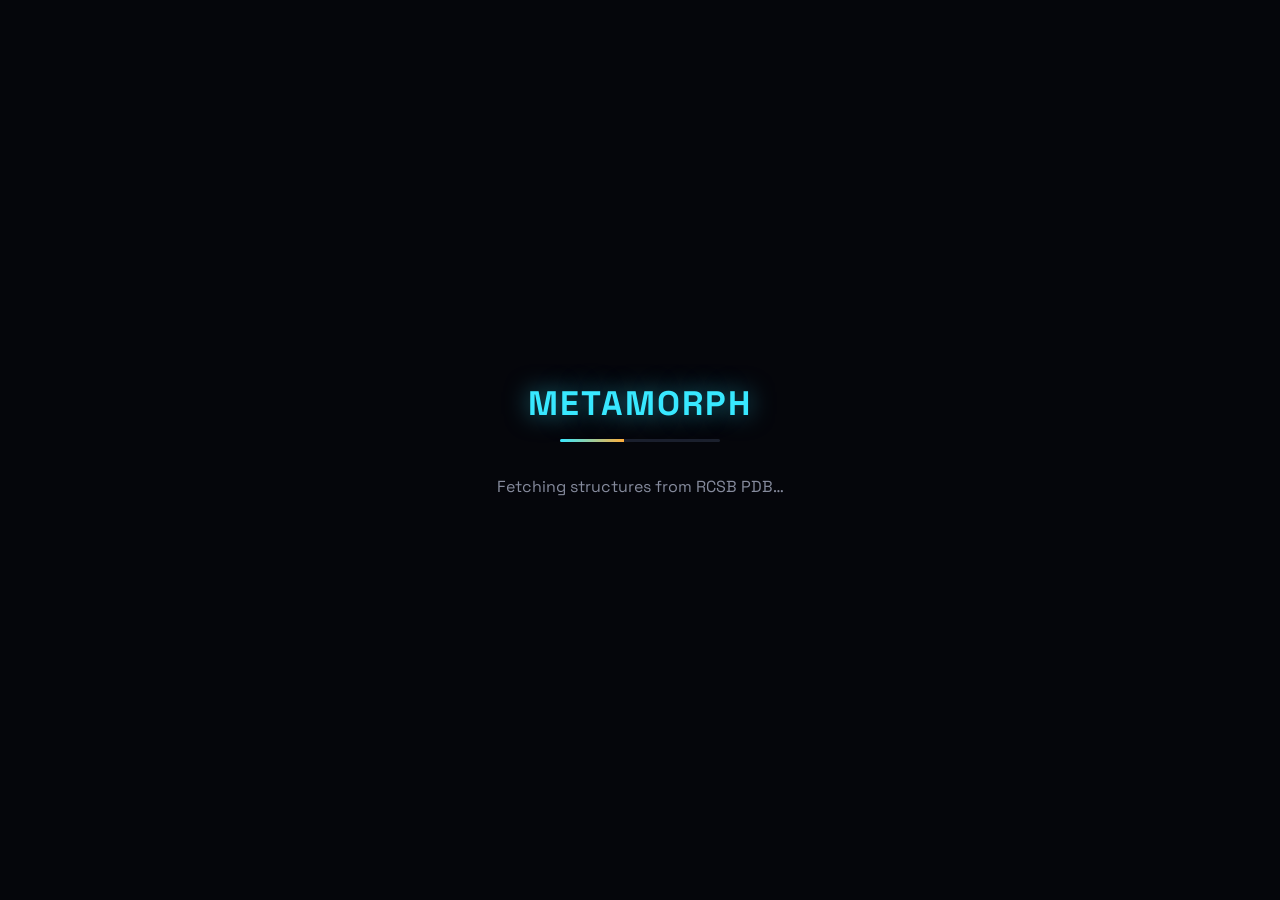
==== index.html @ f9dd2db5 "Metamorph: fold-switching protein runner Side-scrolling runner built from real PDB structures of fou" ====
<!doctype html>
<html lang="en">
<head>
<meta charset="utf-8">
<meta name="viewport" content="width=device-width, initial-scale=1, viewport-fit=cover, user-scalable=no">
<title>Metamorph</title>
<meta name="description" content="A side-scrolling runner where you play a real fold-switching protein. Change your fold to get through.">
<meta name="theme-color" content="#05060b">
<meta property="og:title" content="Metamorph: be a fold-switching protein">
<meta property="og:description" content="One sequence, two folds. A runner built from real PDB structures of RfaH, KaiB, lymphotactin and Mad2.">
<meta property="og:type" content="website">
<link rel="icon" href="data:image/svg+xml,%3Csvg xmlns='http://www.w3.org/2000/svg' viewBox='0 0 64 64'%3E%3Crect width='64' height='64' rx='14' fill='%2305060b'/%3E%3Cpath d='M12 40c6-20 14-20 20 0s14 20 20 0' fill='none' stroke='%2338e8ff' stroke-width='6' stroke-linecap='round'/%3E%3Ccircle cx='32' cy='24' r='7' fill='none' stroke='%23ffae3b' stroke-width='5'/%3E%3C/svg%3E">
<link rel="preconnect" href="https://fonts.googleapis.com">
<link rel="preconnect" href="https://fonts.gstatic.com" crossorigin>
<link href="https://fonts.googleapis.com/css2?family=Space+Grotesk:wght@400;500;600;700&family=JetBrains+Mono:wght@400;600&display=swap" rel="stylesheet">
<link rel="stylesheet" href="css/style.css">
<script type="importmap">
{ "imports": { "three": "./vendor/three/build/three.module.min.js", "three/addons/": "./vendor/three/examples/jsm/" } }
</script>
</head>
<body>
<canvas id="gl"></canvas>

<!-- HUD -->
<div id="hud" class="hidden">
  <div class="hud-top">
    <div class="hud-left">
      <div id="hudLevel" class="hud-level">RfaH</div>
      <div class="progress"><div id="hudProgress"></div></div>
    </div>
    <div class="hud-mid">
      <div id="hudScore" class="hud-score">0</div>
      <div id="hudHearts" class="hearts"></div>
    </div>
    <div class="hud-right">
      <button id="btnMuteHud" class="icon-btn" aria-label="Mute"></button>
      <button id="btnPause" class="icon-btn" aria-label="Pause"><svg viewBox="0 0 24 24"><path d="M7 5h3v14H7zM14 5h3v14h-3z"/></svg></button>
    </div>
  </div>
  <div id="hudBoss" class="hud-boss hidden"></div>
  <div class="landscape-wrap">
    <canvas id="landscape" width="240" height="110"></canvas>
    <div id="foldTag" class="fold-tag"></div>
  </div>
  <div id="toasts"></div>
  <div id="pops"></div>
  <div id="banner" class="banner hidden"><h3></h3><p></p></div>
  <div id="touch" class="touch">
    <div class="tz tz-left"><span>Switch</span></div>
    <div class="tz tz-right"><span>Jump</span></div>
  </div>
</div>

<!-- Screens -->
<section id="loading" class="screen show">
  <div class="logo small">METAMORPH</div>
  <div class="loader"><span></span></div>
  <p id="loadMsg" class="muted">Fetching structures from RCSB PDB…</p>
</section>

<section id="menu" class="screen">
  <div class="menu-inner">
    <div class="logo">META<span class="b">MORPH</span></div>
    <p class="tagline">One sequence. Two folds. Switch to survive.</p>
    <div class="menu-buttons">
      <button class="btn primary" data-go="levels">Play</button>
      <button class="btn" id="btnEndless">Endless <small id="endlessBest"></small></button>
      <div class="row">
        <button class="btn ghost" data-modal="learn">Learn more</button>
        <button class="btn ghost" data-modal="credits">Credits</button>
      </div>
    </div>
    <p id="menuSource" class="muted tiny"></p>
  </div>
  <button id="btnMuteMenu" class="icon-btn corner" aria-label="Mute"></button>
</section>

<section id="levels" class="screen">
  <div class="panel wide">
    <div class="panel-head"><button class="icon-btn" data-go="menu" aria-label="Back"><svg viewBox="0 0 24 24"><path d="M15 5l-7 7 7 7" fill="none" stroke="currentColor" stroke-width="2.4"/></svg></button><h2>Choose a protein</h2></div>
    <div id="levelGrid" class="level-grid"></div>
  </div>
</section>

<section id="intro" class="screen">
  <div class="panel">
    <div class="eyebrow" id="introNum">Level 1</div>
    <h2 id="introName">RfaH</h2>
    <div class="muted small" id="introOrg"></div>
    <canvas id="introThumb" width="560" height="220" class="thumb-big"></canvas>
    <p id="introText"></p>
    <p class="trigger" id="introTrigger"></p>
    <div class="folds">
      <div class="fold-card a"><b id="introFoldA"></b><span>Spring form: high jump · clears <i>walls</i> &amp; cyan gates</span></div>
      <div class="fold-card b"><b id="introFoldB"></b><span>Shell form: rolls under <i>bars</i> · armoured vs <i>proteases</i> · amber gates</span></div>
    </div>
    <p class="boss-line" id="introBoss"></p>
    <p class="controls muted small"><span class="kbd">↑</span> jump · <span class="kbd">↓</span> drop · <span class="kbd">Space</span> switch fold<span class="touch-only"> · tap right to jump, tap left to switch</span></p>
    <div class="row"><button class="btn ghost" data-go="levels">Back</button><button class="btn primary" id="btnStart">Start</button></div>
  </div>
</section>

<section id="pause" class="screen dim">
  <div class="panel narrow">
    <h2>Paused</h2>
    <button class="btn primary" id="btnResume">Resume</button>
    <button class="btn" id="btnRestart">Restart</button>
    <button class="btn ghost" id="btnQuit">Menu</button>
  </div>
</section>

<section id="end" class="screen dim">
  <div class="panel">
    <div class="eyebrow" id="endEyebrow"></div>
    <h2 id="endTitle">Level complete</h2>
    <div class="end-score"><span id="endScore">0</span><small id="endBest"></small></div>
    <p id="endNote" class="muted small"></p>
    <canvas id="endLoop" width="300" height="300" class="end-loop"></canvas>
    <div class="row wrap">
      <button class="btn primary" id="btnNext">Next protein</button>
      <button class="btn" id="btnRetry">Retry</button>
    </div>
    <div class="row wrap">
      <button class="btn ghost" id="btnShare">Share card</button>
      <button class="btn ghost" id="btnSave">Save PNG</button>
      <button class="btn ghost" data-modal="learn">Learn more</button>
      <button class="btn ghost" id="btnEndMenu">Menu</button>
    </div>
  </div>
</section>

<!-- Modals -->
<div id="learn" class="modal">
  <div class="panel">
    <div class="panel-head"><h2>Fold-switching proteins</h2><button class="icon-btn" data-close aria-label="Close"><svg viewBox="0 0 24 24"><path d="M6 6l12 12M18 6L6 18" stroke="currentColor" stroke-width="2.4"/></svg></button></div>
    <p>Most proteins fold into one structure set by their amino-acid sequence. Fold-switching proteins break that rule: the same chain remodels its secondary and tertiary structure in response to a cellular cue, such as a binding partner, temperature, salt or the time of day, and flips between two stable, functional folds. They control transcription, circadian clocks, immune signalling and cell division. They are also a hard case for structure predictors that expect one sequence to give one structure, which makes them a frontier for computational biology.</p>
    <p class="muted small">Every character here is drawn from the Cα coordinates of two experimentally determined structures. The morph between them is a coarse-grained, constraint-relaxed path computed in your browser: virtual bonds keep their length, the chain never passes through itself, and segments that change partners swing around the core. It is an illustration, not a simulation of the real pathway.</p>
    <div class="links">
      <a class="btn primary" href="https://www.biorxiv.org/content/10.64898/2026.08.16.745091v1" target="_blank" rel="noopener">Read the preprint</a>
      <a class="btn" href="https://sreeharsh7.github.io" target="_blank" rel="noopener">Sreeharsh7.github.io</a>
    </div>
    <h3>Structures in the game</h3>
    <ul class="pdb-list" id="pdbList"></ul>
  </div>
</div>

<div id="credits" class="modal">
  <div class="panel">
    <div class="panel-head"><h2>Credits</h2><button class="icon-btn" data-close aria-label="Close"><svg viewBox="0 0 24 24"><path d="M6 6l12 12M18 6L6 18" stroke="currentColor" stroke-width="2.4"/></svg></button></div>
    <dl class="credits">
      <dt>Created by</dt><dd>Sreeharsh · <a href="https://sreeharsh7.github.io" target="_blank" rel="noopener">sreeharsh7.github.io</a></dd>
      <dt>Structures</dt><dd>RCSB Protein Data Bank (Berman et al., 2000, <i>Nucleic Acids Res.</i>) and the authors of entries 2OUG, 2LCL, 2QKE, 5JYT, 1J9O, 2JP1, 1DUJ and 1S2H. Coordinates are fetched live from the RCSB ModelServer, with bundled copies for offline play.</dd>
      <dt>Rendering</dt><dd><a href="https://threejs.org" target="_blank" rel="noopener">three.js</a> r160 (MIT licence)</dd>
      <dt>Sound</dt><dd>Generated live with the Web Audio API</dd>
      <dt>Type</dt><dd>Space Grotesk &amp; JetBrains Mono (SIL OFL)</dd>
      <dt>Built with</dt><dd>Claude Code</dd>
    </dl>
  </div>
</div>

<button id="btnRotate" class="hidden"></button>
<script type="module" src="js/main.js"></script>
</body>
</html>
---- css/style.css ----
:root {
  --bg: #05060b;
  --panel: rgba(12, 15, 28, 0.86);
  --line: rgba(160, 190, 255, 0.14);
  --text: #e8ecff;
  --muted: rgba(220, 228, 255, 0.6);
  --a: #38e8ff;
  --b: #ffae3b;
  --hazard: #ff5470;
  --font: "Space Grotesk", system-ui, -apple-system, "Segoe UI", sans-serif;
  --mono: "JetBrains Mono", ui-monospace, monospace;
}
* { box-sizing: border-box; }
html, body { margin: 0; height: 100%; background: var(--bg); color: var(--text); font-family: var(--font); overflow: hidden; -webkit-tap-highlight-color: transparent; }
body { touch-action: none; user-select: none; -webkit-user-select: none; }
#gl { position: fixed; inset: 0; width: 100vw; height: 100vh; height: 100dvh; display: block; }
.hidden { display: none !important; }
a { color: var(--a); }

/* ---------- screens ---------- */
.screen { position: fixed; inset: 0; display: none; align-items: center; justify-content: center; padding: 16px; padding-top: max(16px, env(safe-area-inset-top)); z-index: 10; overflow-y: auto; }
.screen.show { display: flex; }
.screen.dim { background: rgba(3, 4, 9, 0.6); backdrop-filter: blur(3px); -webkit-backdrop-filter: blur(3px); }
#loading { flex-direction: column; gap: 18px; background: var(--bg); }
.loader { width: 160px; height: 3px; background: var(--line); border-radius: 3px; overflow: hidden; }
.loader span { display: block; height: 100%; width: 40%; background: linear-gradient(90deg, var(--a), var(--b)); animation: load 1.1s ease-in-out infinite; }
@keyframes load { 0% { transform: translateX(-100%); } 100% { transform: translateX(260%); } }

.menu-inner { text-align: center; max-width: 520px; width: 100%; margin-top: 34vh; }
.logo { font-weight: 700; font-size: clamp(42px, 11vw, 84px); letter-spacing: 0.06em; color: var(--a); text-shadow: 0 0 24px rgba(56, 232, 255, 0.55); line-height: 1; }
.logo .b { color: var(--b); text-shadow: 0 0 24px rgba(255, 174, 59, 0.55); }
.logo.small { font-size: 34px; }
.tagline { color: var(--muted); margin: 12px 0 26px; font-size: 17px; }
.menu-buttons { display: flex; flex-direction: column; gap: 10px; align-items: center; }
.menu-buttons > .btn { width: min(300px, 100%); }
.row { display: flex; gap: 10px; justify-content: center; margin-top: 10px; }
.row.wrap { flex-wrap: wrap; }
.muted { color: var(--muted); }
.small { font-size: 14px; }
.tiny { font-size: 12px; margin-top: 22px; }

.btn { font: 600 16px var(--font); color: var(--text); background: rgba(255, 255, 255, 0.06); border: 1px solid var(--line); padding: 12px 20px; border-radius: 12px; cursor: pointer; text-decoration: none; display: inline-flex; align-items: center; justify-content: center; gap: 8px; transition: transform 0.12s, background 0.2s, border-color 0.2s; }
.btn:hover { background: rgba(255, 255, 255, 0.1); border-color: rgba(160, 190, 255, 0.3); }
.btn:active { transform: scale(0.97); }
.btn.primary { background: linear-gradient(90deg, rgba(56, 232, 255, 0.22), rgba(255, 174, 59, 0.22)); border-color: rgba(255, 255, 255, 0.28); }
.btn.ghost { background: transparent; }
.btn small { color: var(--muted); font-weight: 400; font-family: var(--mono); font-size: 12px; }
.btn:focus-visible, .icon-btn:focus-visible { outline: 2px solid var(--a); outline-offset: 2px; }
.icon-btn { width: 40px; height: 40px; border-radius: 10px; border: 1px solid var(--line); background: rgba(10, 12, 22, 0.6); color: var(--text); display: inline-flex; align-items: center; justify-content: center; cursor: pointer; padding: 0; }
.icon-btn svg { width: 20px; height: 20px; fill: currentColor; }
.icon-btn.corner { position: absolute; top: max(14px, env(safe-area-inset-top)); right: 14px; }

.panel { background: var(--panel); border: 1px solid var(--line); border-radius: 18px; padding: 22px; width: min(560px, 100%); max-height: calc(100dvh - 32px); overflow-y: auto; backdrop-filter: blur(10px); -webkit-backdrop-filter: blur(10px); box-shadow: 0 20px 60px rgba(0, 0, 0, 0.5); }
.panel.wide { width: min(860px, 100%); }
.panel.narrow { width: min(320px, 100%); display: flex; flex-direction: column; gap: 10px; text-align: center; }
.panel h2 { margin: 2px 0 6px; font-size: 26px; }
.panel h3 { margin: 20px 0 8px; font-size: 16px; color: var(--muted); font-weight: 500; }
.panel p { line-height: 1.55; }
.panel-head { display: flex; align-items: center; gap: 12px; justify-content: space-between; margin-bottom: 10px; }
.panel-head h2 { margin: 0; flex: 1; }
.eyebrow { font: 600 12px var(--mono); letter-spacing: 0.14em; text-transform: uppercase; color: var(--b); }

/* level select */
.level-grid { display: grid; grid-template-columns: repeat(auto-fill, minmax(190px, 1fr)); gap: 12px; }
.level-card { position: relative; text-align: left; background: rgba(255, 255, 255, 0.04); border: 1px solid var(--line); border-radius: 14px; padding: 12px; cursor: pointer; color: var(--text); font: inherit; transition: border-color 0.2s, transform 0.12s; }
.level-card:hover { border-color: rgba(255, 255, 255, 0.35); }
.level-card:active { transform: scale(0.98); }
.level-card canvas { width: 100%; height: auto; aspect-ratio: 2 / 1; display: block; }
.level-card .num { font: 600 11px var(--mono); color: var(--muted); letter-spacing: 0.1em; }
.level-card .name { font-weight: 600; font-size: 18px; }
.level-card .best { font: 400 12px var(--mono); color: var(--muted); margin-top: 2px; }
.level-card.locked { opacity: 0.45; cursor: not-allowed; }

/* intro */
.thumb-big { width: 100%; height: auto; aspect-ratio: 560 / 220; display: block; margin: 8px 0 2px; }
.trigger { font: 500 13px var(--mono); color: var(--b); margin: 8px 0; }
.folds { display: grid; grid-template-columns: 1fr 1fr; gap: 10px; margin: 12px 0; }
.fold-card { border-radius: 12px; padding: 10px 12px; font-size: 13px; line-height: 1.4; border: 1px solid; }
.fold-card b { display: block; font-size: 14px; margin-bottom: 3px; }
.fold-card.a { border-color: rgba(56, 232, 255, 0.4); background: rgba(56, 232, 255, 0.07); }
.fold-card.a b { color: var(--a); }
.fold-card.b { border-color: rgba(255, 174, 59, 0.4); background: rgba(255, 174, 59, 0.07); }
.fold-card.b b { color: var(--b); }
.fold-card span { color: var(--muted); }
.boss-line { font-size: 14px; border-left: 2px solid var(--hazard); padding-left: 10px; color: var(--muted); }
.boss-line b { color: var(--text); }
.kbd { font: 600 12px var(--mono); border: 1px solid var(--line); border-radius: 5px; padding: 1px 6px; background: rgba(255, 255, 255, 0.06); color: var(--text); }
.touch-only { display: none; }
.is-touch .touch-only { display: inline; }

#intro .panel > .row:last-child { position: sticky; bottom: -22px; margin: 6px -22px -22px; padding: 14px 22px 16px; background: linear-gradient(rgba(12, 15, 28, 0), rgba(12, 15, 28, 0.97) 35%); }

/* end */
.end-score { font: 700 52px var(--font); display: flex; align-items: baseline; gap: 12px; }
.end-score small { font: 400 14px var(--mono); color: var(--muted); }
.end-loop { width: min(240px, 60vw); height: auto; aspect-ratio: 1; display: block; margin: 0 auto; }

/* modals */
.modal { position: fixed; inset: 0; display: none; align-items: center; justify-content: center; padding: 16px; background: rgba(3, 4, 9, 0.7); z-index: 30; }
.modal.show { display: flex; }
.links { display: flex; gap: 10px; flex-wrap: wrap; margin: 14px 0 4px; }
.pdb-list { list-style: none; padding: 0; margin: 0; display: grid; gap: 6px; font-size: 14px; }
.pdb-list a { font-family: var(--mono); }
.credits { display: grid; grid-template-columns: 110px 1fr; gap: 10px 14px; font-size: 14px; line-height: 1.5; margin: 0; }
.credits dt { color: var(--muted); }
.credits dd { margin: 0; }

/* ---------- HUD ---------- */
#hud { position: fixed; inset: 0; z-index: 5; pointer-events: none; }
.hud-top { position: absolute; top: max(10px, env(safe-area-inset-top)); left: 12px; right: 12px; display: flex; align-items: flex-start; justify-content: space-between; gap: 10px; }
.hud-left { min-width: 0; flex: 1; }
.hud-level { font: 600 13px var(--mono); letter-spacing: 0.08em; text-transform: uppercase; color: var(--muted); white-space: nowrap; overflow: hidden; text-overflow: ellipsis; }
.progress { height: 4px; background: var(--line); border-radius: 4px; margin-top: 6px; max-width: 220px; overflow: hidden; }
.progress div { height: 100%; width: 0; background: linear-gradient(90deg, var(--a), var(--b)); }
.hud-mid { text-align: center; }
.hud-score { font: 700 26px var(--font); font-variant-numeric: tabular-nums; }
.hearts { display: flex; gap: 4px; justify-content: center; margin-top: 2px; }
.hearts i { width: 14px; height: 14px; border-radius: 50%; border: 2px solid var(--hazard); box-shadow: 0 0 8px rgba(255, 84, 112, 0.6); }
.hearts i.on { background: var(--hazard); }
.hud-right { flex: 1; display: flex; justify-content: flex-end; gap: 8px; pointer-events: auto; }
.hud-boss { position: absolute; top: calc(max(10px, env(safe-area-inset-top)) + 64px); left: 50%; transform: translateX(-50%); font: 600 13px var(--mono); color: var(--b); background: rgba(10, 12, 22, 0.6); padding: 4px 10px; border-radius: 8px; border: 1px solid rgba(255, 174, 59, 0.3); white-space: nowrap; }

.landscape-wrap { position: absolute; left: 12px; bottom: max(12px, env(safe-area-inset-bottom)); background: rgba(8, 10, 20, 0.55); border: 1px solid var(--line); border-radius: 14px; padding: 6px 8px 4px; }
#landscape { width: 240px; height: 110px; display: block; }
.fold-tag { font: 600 12px var(--mono); text-align: center; margin-top: 2px; max-width: 240px; white-space: nowrap; overflow: hidden; text-overflow: ellipsis; }

#toasts { position: absolute; top: calc(max(10px, env(safe-area-inset-top)) + 96px); left: 50%; transform: translateX(-50%); display: flex; flex-direction: column; align-items: center; gap: 6px; width: min(92vw, 520px); }
.toast { font: 500 15px var(--font); background: rgba(8, 10, 20, 0.75); border: 1px solid var(--line); padding: 7px 14px; border-radius: 10px; animation: toast 2.4s ease forwards; text-align: center; }
@keyframes toast { 0% { opacity: 0; transform: translateY(6px); } 10%, 75% { opacity: 1; transform: none; } 100% { opacity: 0; transform: translateY(-6px); } }
#pops { position: absolute; left: 50%; top: 42%; }
.pop { position: absolute; transform: translateX(-50%); white-space: nowrap; font: 700 18px var(--font); animation: pop 1.1s ease-out forwards; text-shadow: 0 0 12px currentColor; }
@keyframes pop { 0% { opacity: 0; transform: translate(-50%, 10px) scale(0.8); } 15% { opacity: 1; transform: translate(-50%, 0) scale(1.05); } 100% { opacity: 0; transform: translate(-50%, -50px) scale(1); } }

.banner { position: absolute; top: 18%; left: 50%; transform: translateX(-50%); width: min(92vw, 480px); text-align: center; background: rgba(8, 10, 20, 0.82); border: 1px solid rgba(255, 84, 112, 0.5); border-radius: 16px; padding: 14px 18px; animation: banner 5s ease forwards; }
.banner h3 { margin: 0 0 6px; font-size: 22px; color: var(--hazard); letter-spacing: 0.04em; text-transform: uppercase; }
.banner p { margin: 0; font-size: 14px; color: var(--muted); line-height: 1.45; }
@keyframes banner { 0% { opacity: 0; transform: translate(-50%, -10px); } 8%, 85% { opacity: 1; transform: translate(-50%, 0); } 100% { opacity: 0; } }

.touch { position: absolute; inset: 0; display: none; pointer-events: auto; }
.is-touch .touch { display: flex; }
.tz { flex: 1; display: flex; align-items: flex-end; justify-content: center; padding-bottom: calc(max(12px, env(safe-area-inset-bottom)) + 4px); }
.tz-left { flex: 0 0 40%; }
.tz span { font: 600 11px var(--mono); letter-spacing: 0.12em; text-transform: uppercase; color: rgba(255, 255, 255, 0.35); border: 1px solid rgba(255, 255, 255, 0.12); border-radius: 999px; padding: 6px 12px; }
.tz-left { align-items: center; padding-bottom: 0; }
.tz-left span { border-color: rgba(255, 174, 59, 0.3); color: rgba(255, 210, 150, 0.55); }
.is-touch .landscape-wrap { pointer-events: none; }

@media (max-width: 600px) {
  .menu-inner { margin-top: 30vh; }
  .panel { padding: 18px 16px; }
  .panel h2 { font-size: 22px; }
  .folds { grid-template-columns: 1fr; }
  #intro p { font-size: 15px; line-height: 1.5; }
  #intro .panel > .row:last-child { bottom: -18px; margin: 6px -16px -18px; padding: 14px 16px 16px; }
  #intro .row .btn { flex: 1; }
  #landscape { width: 168px; height: 77px; }
  .fold-tag { max-width: 168px; font-size: 11px; }
  .hud-score { font-size: 22px; }
  .end-score { font-size: 42px; }
  .credits { grid-template-columns: 1fr; gap: 2px; }
  .credits dd { margin-bottom: 8px; }
  .level-grid { grid-template-columns: 1fr 1fr; }
  .level-card .name { font-size: 15px; }
}
@media (prefers-reduced-motion: reduce) {
  .loader span { animation-duration: 3s; }
}
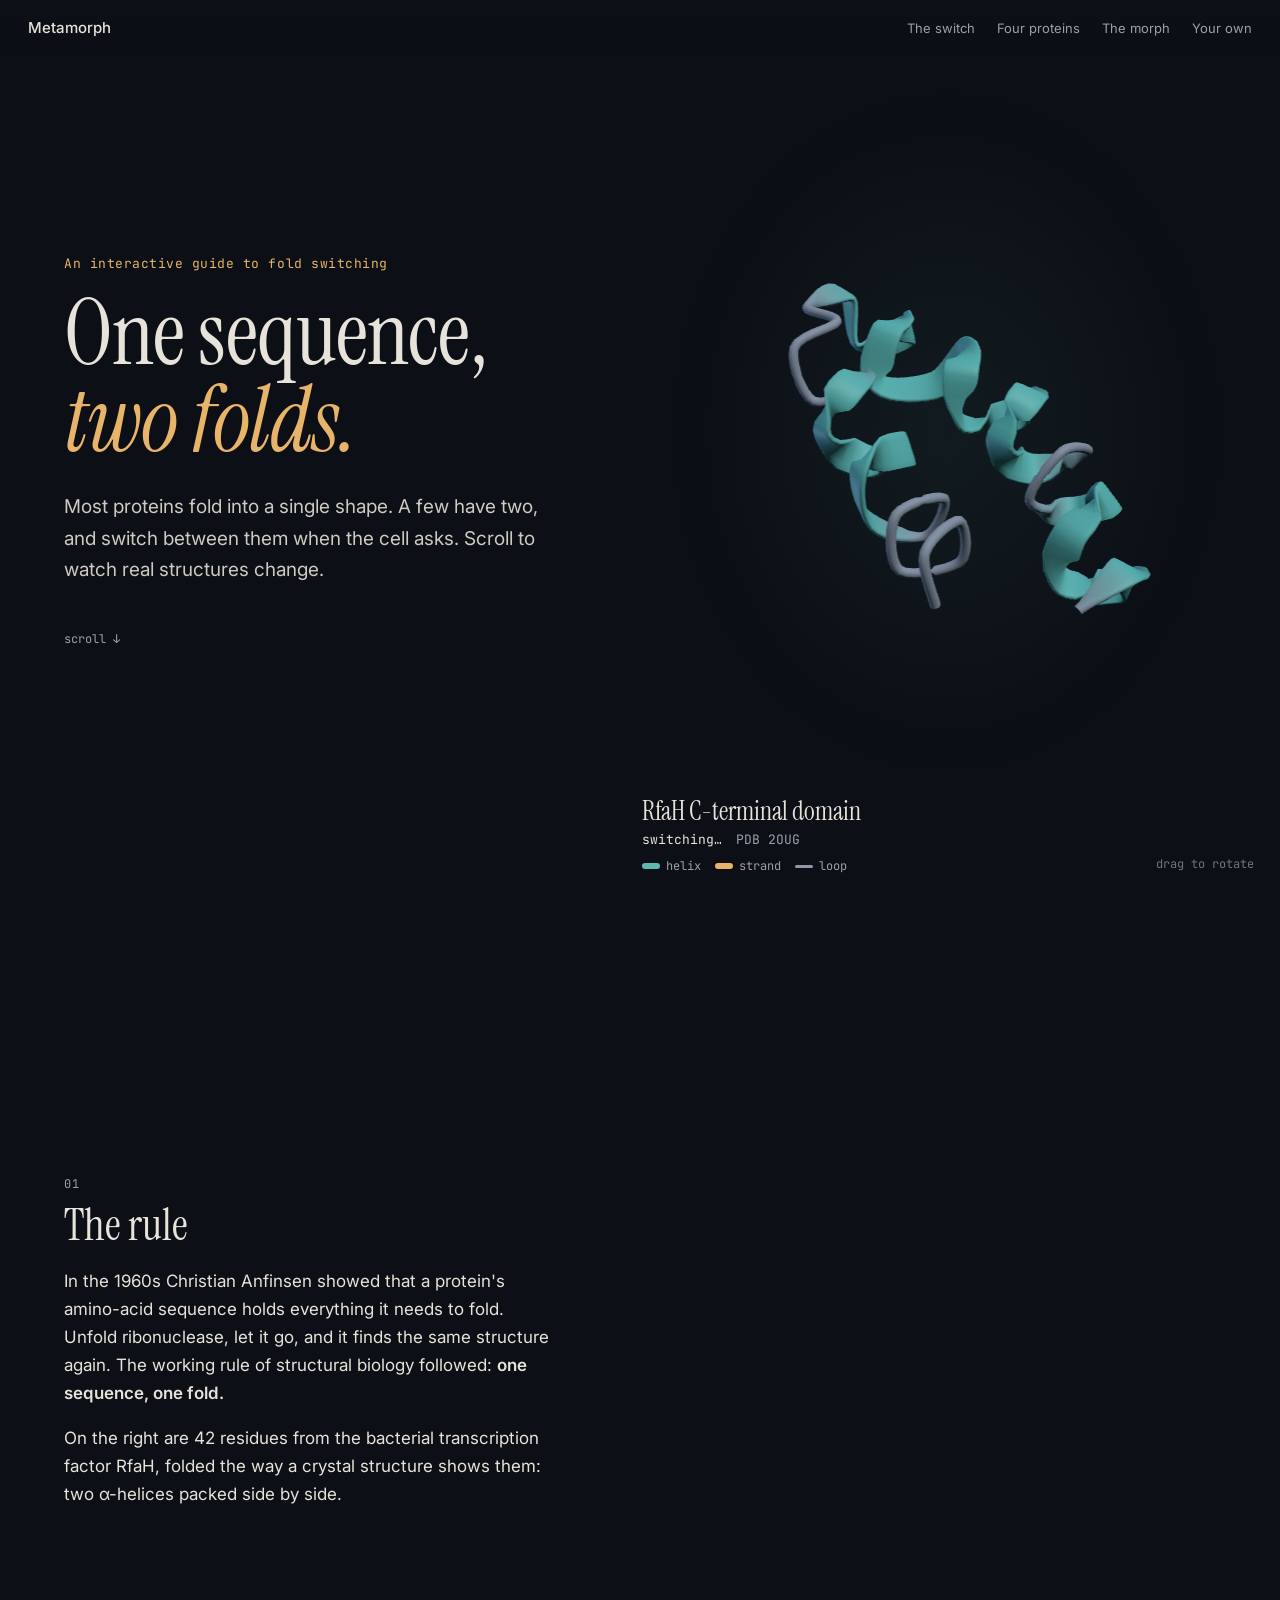
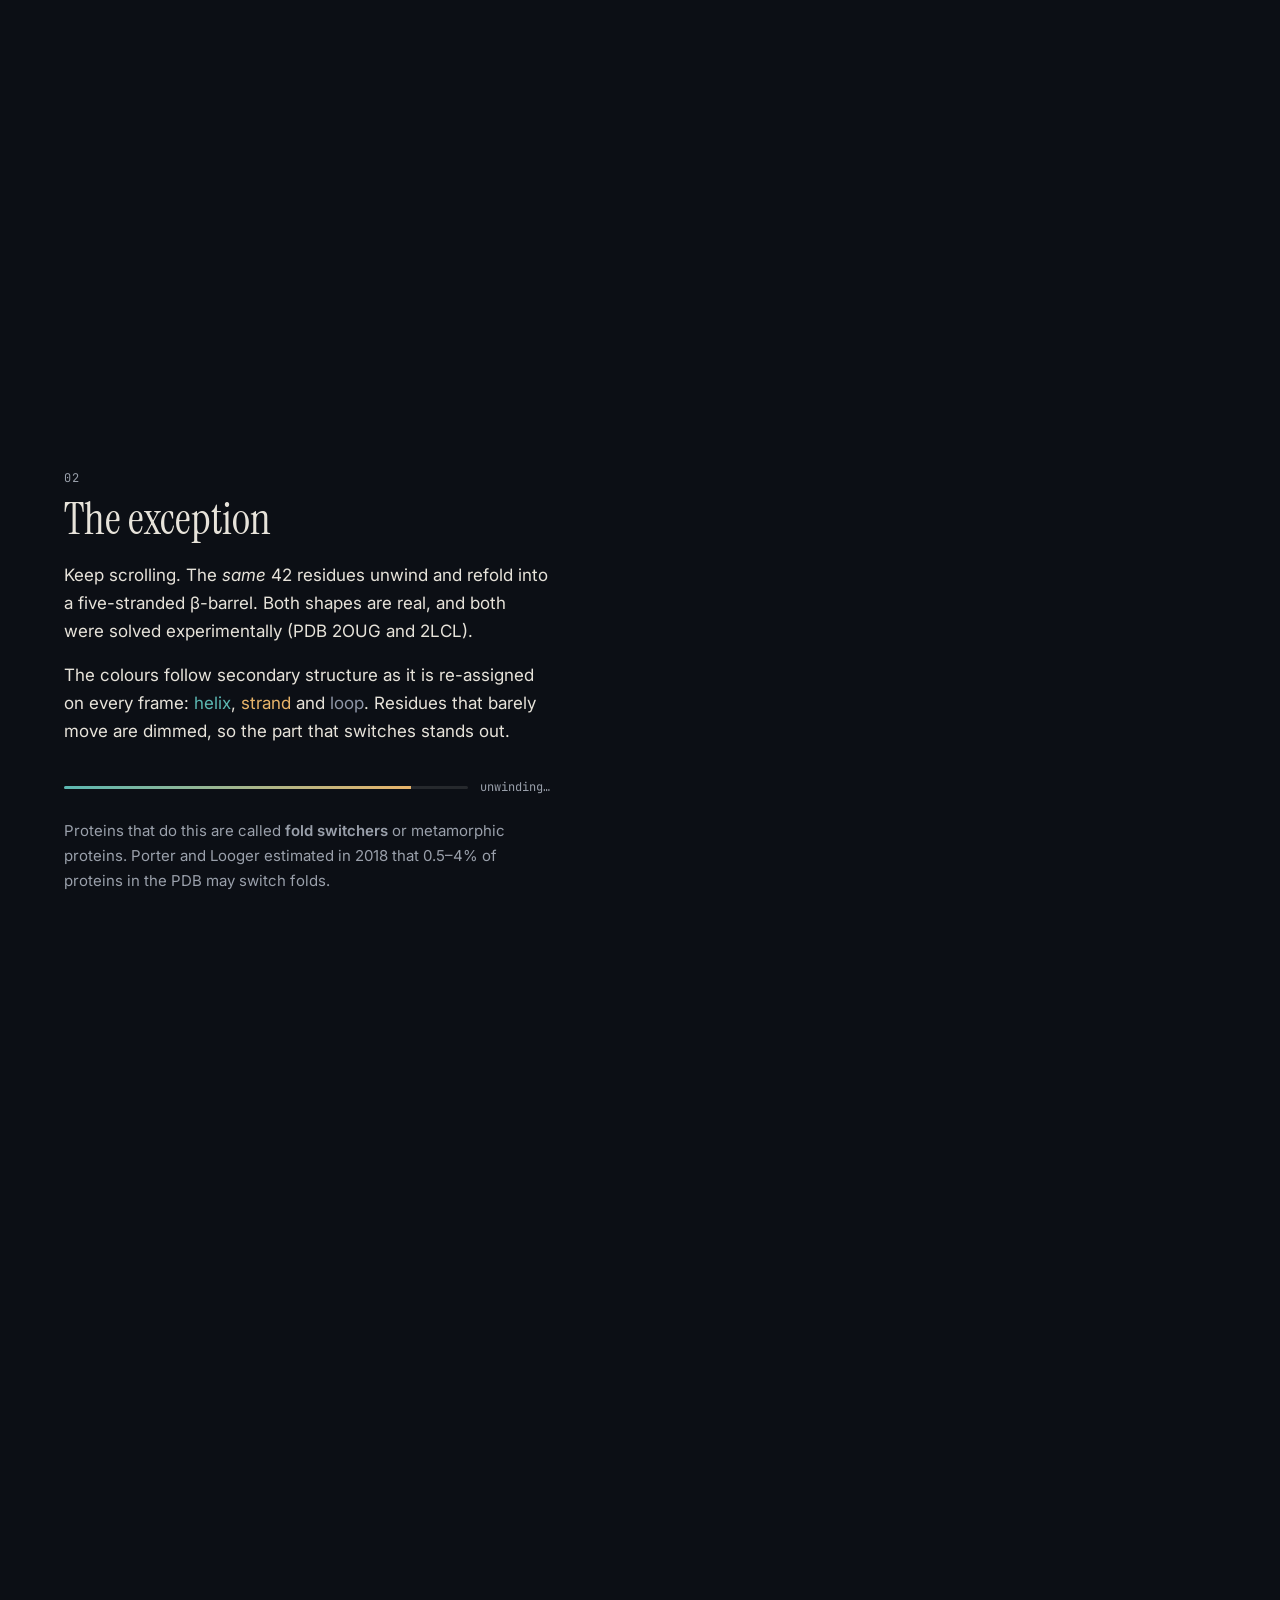
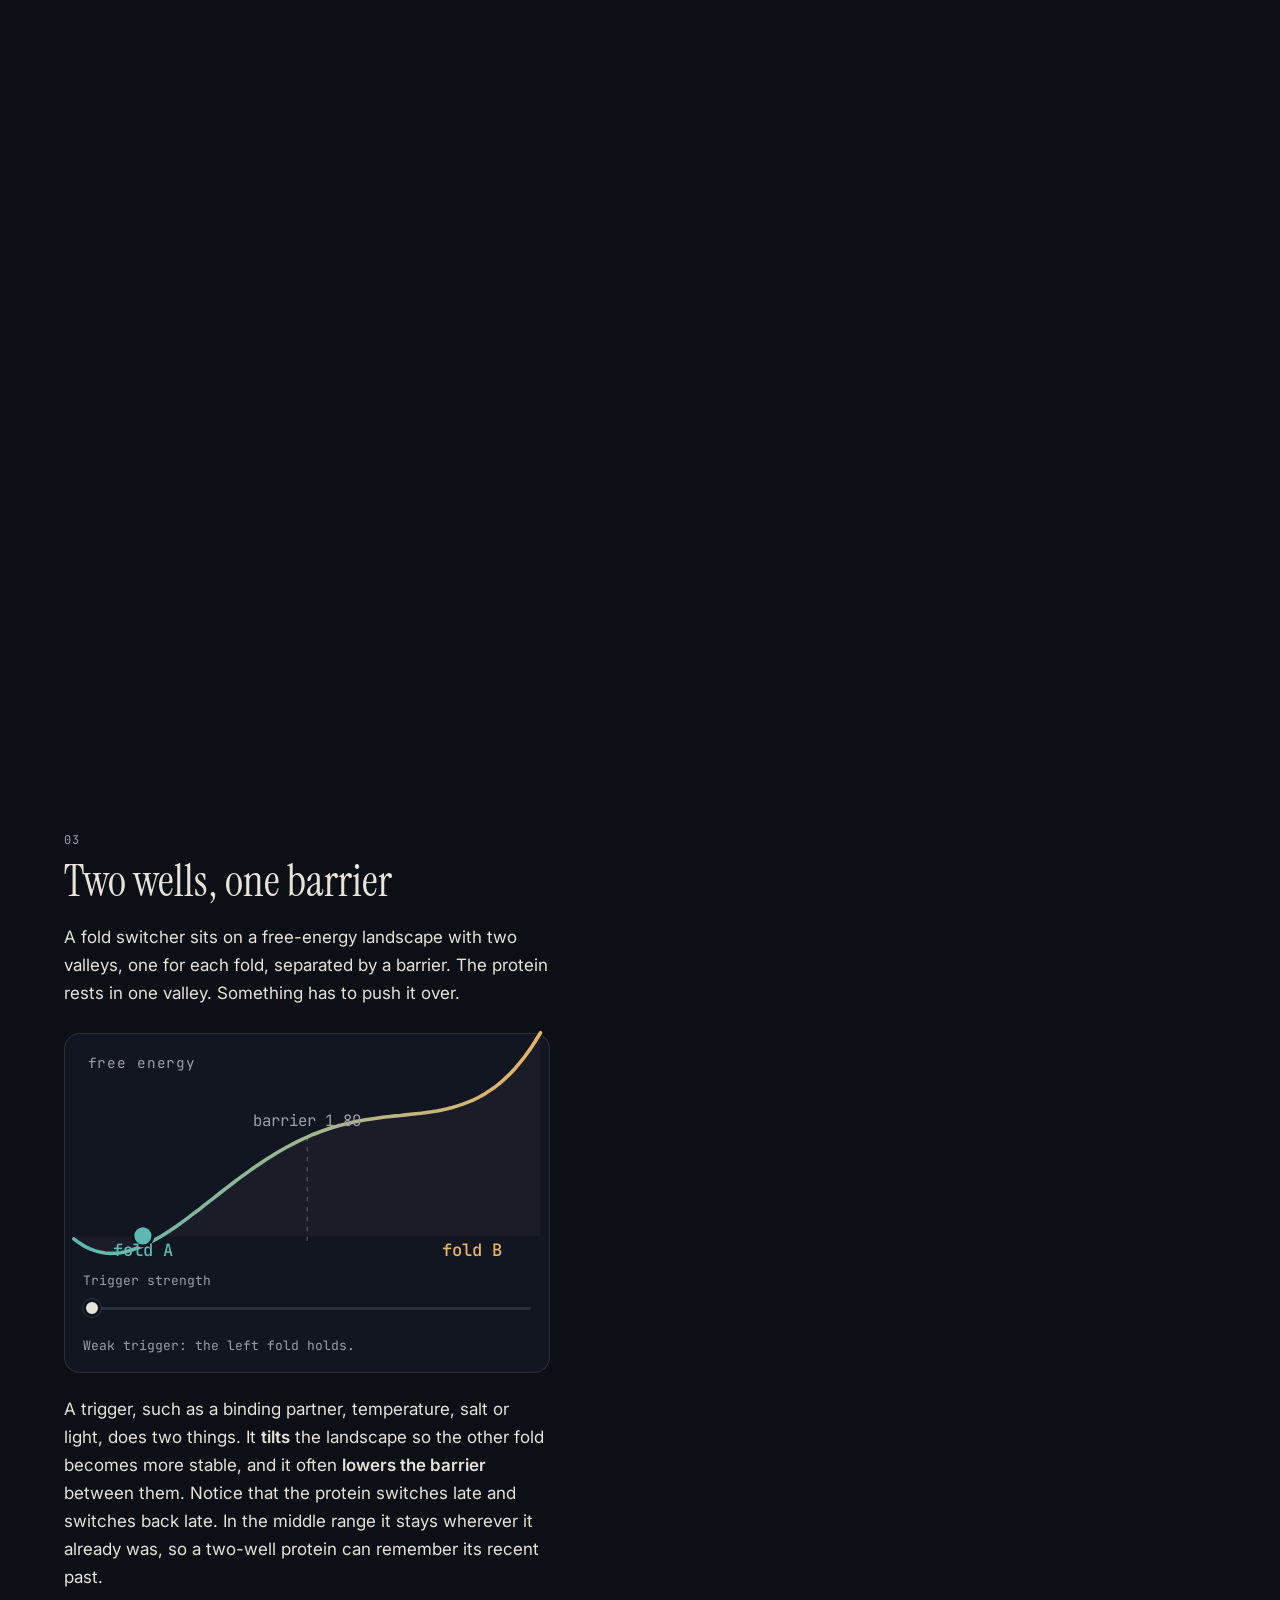
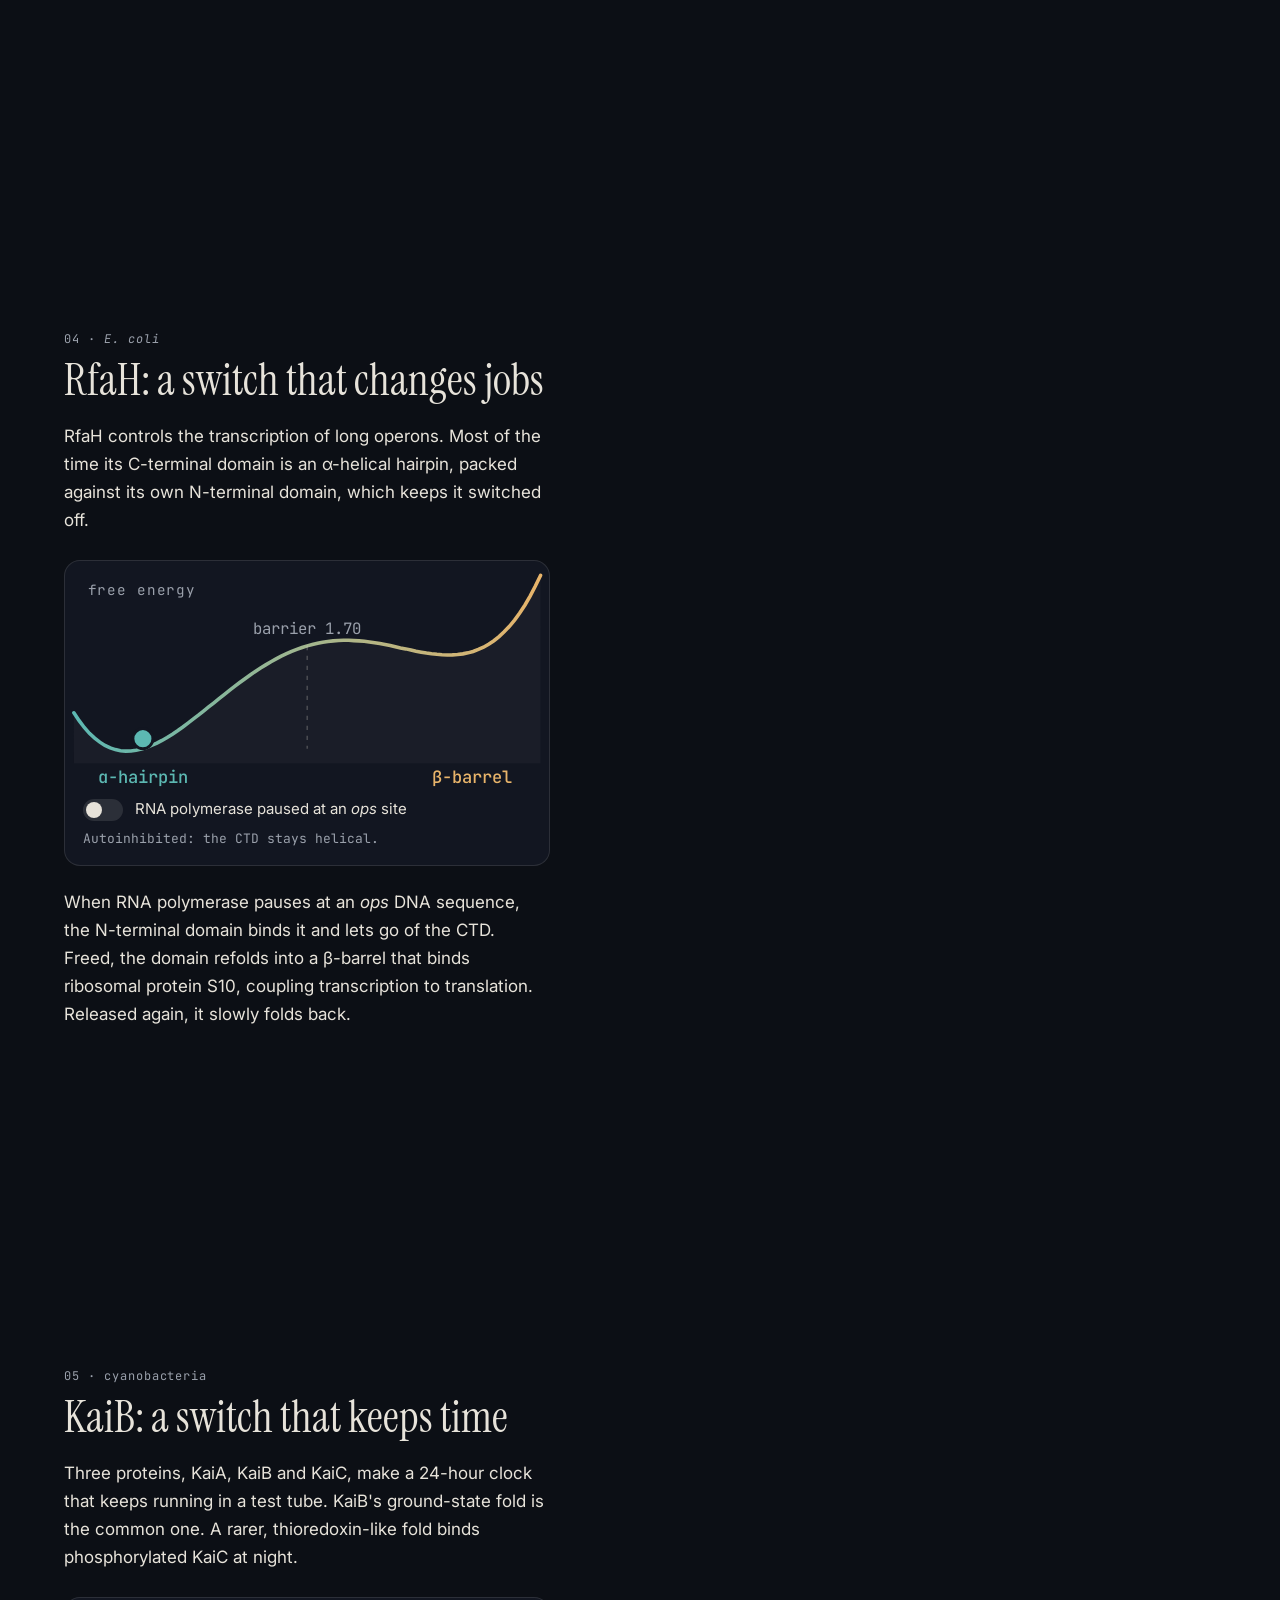
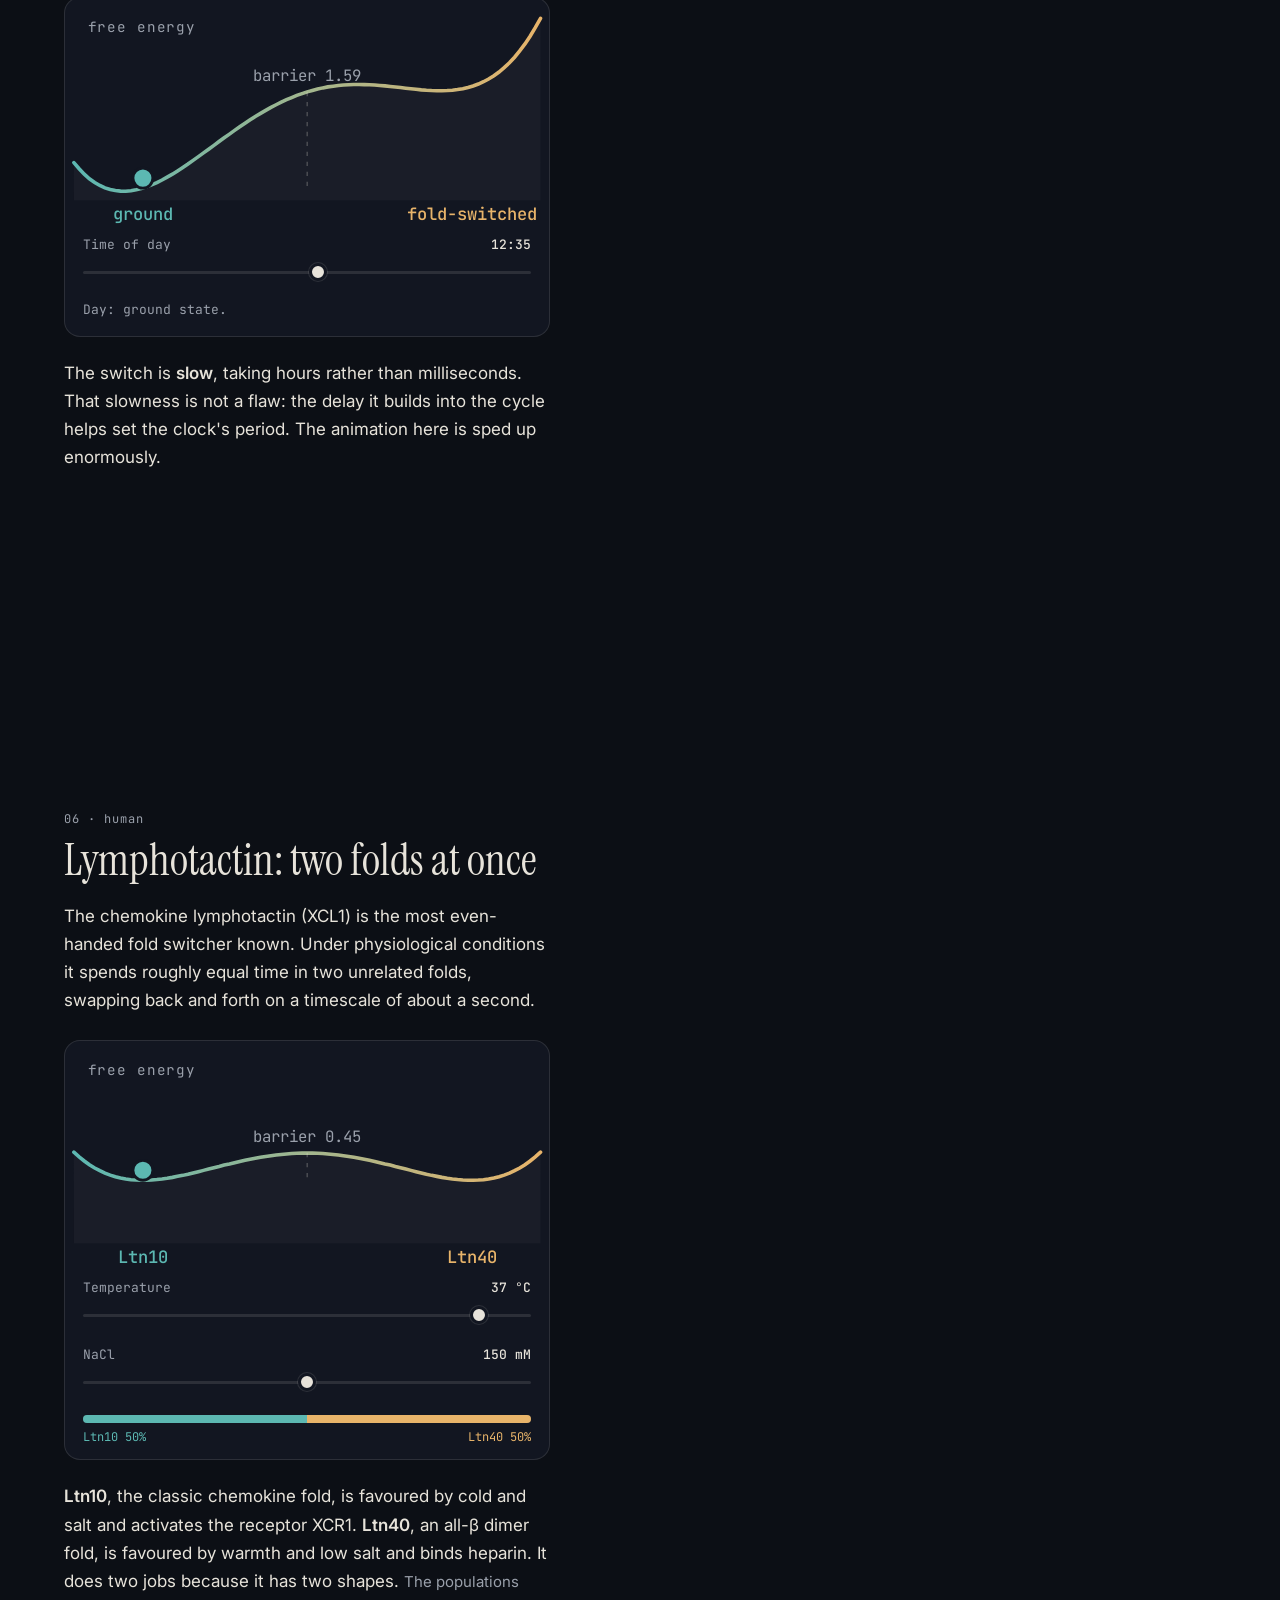
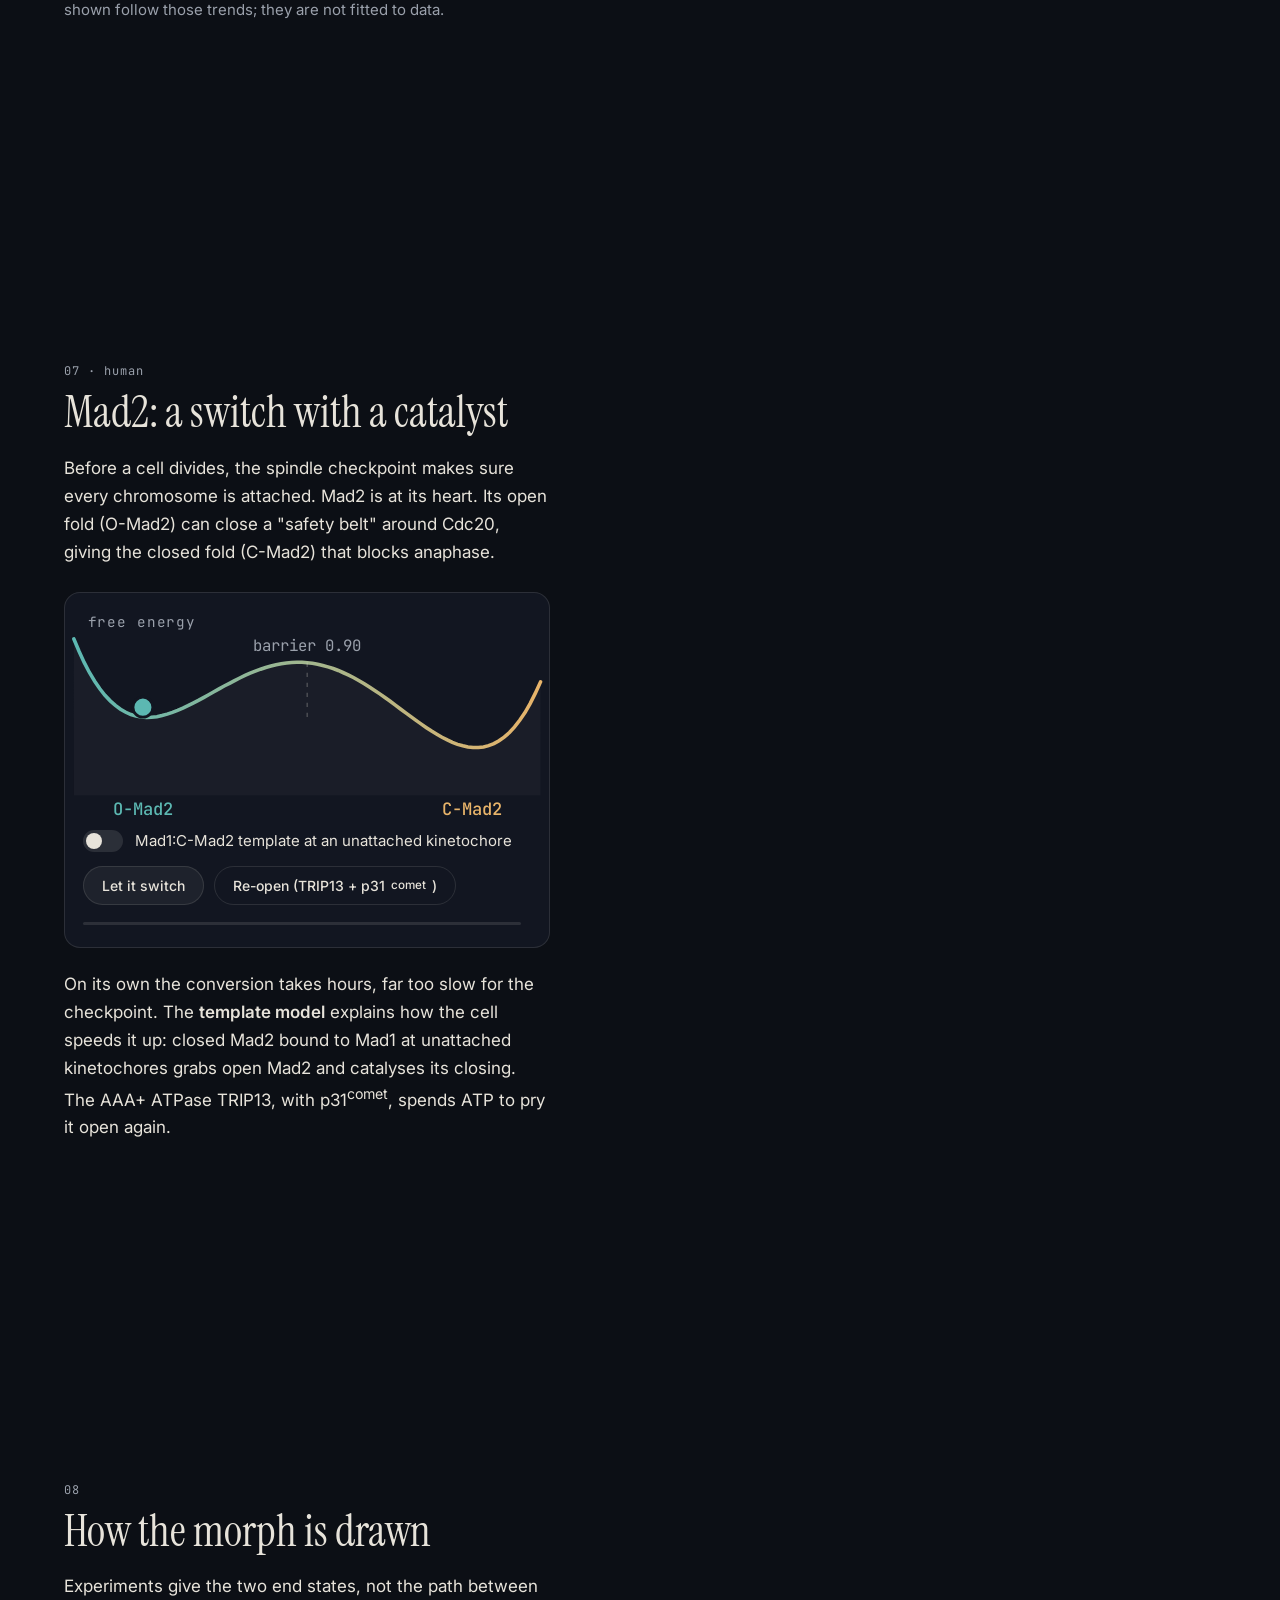
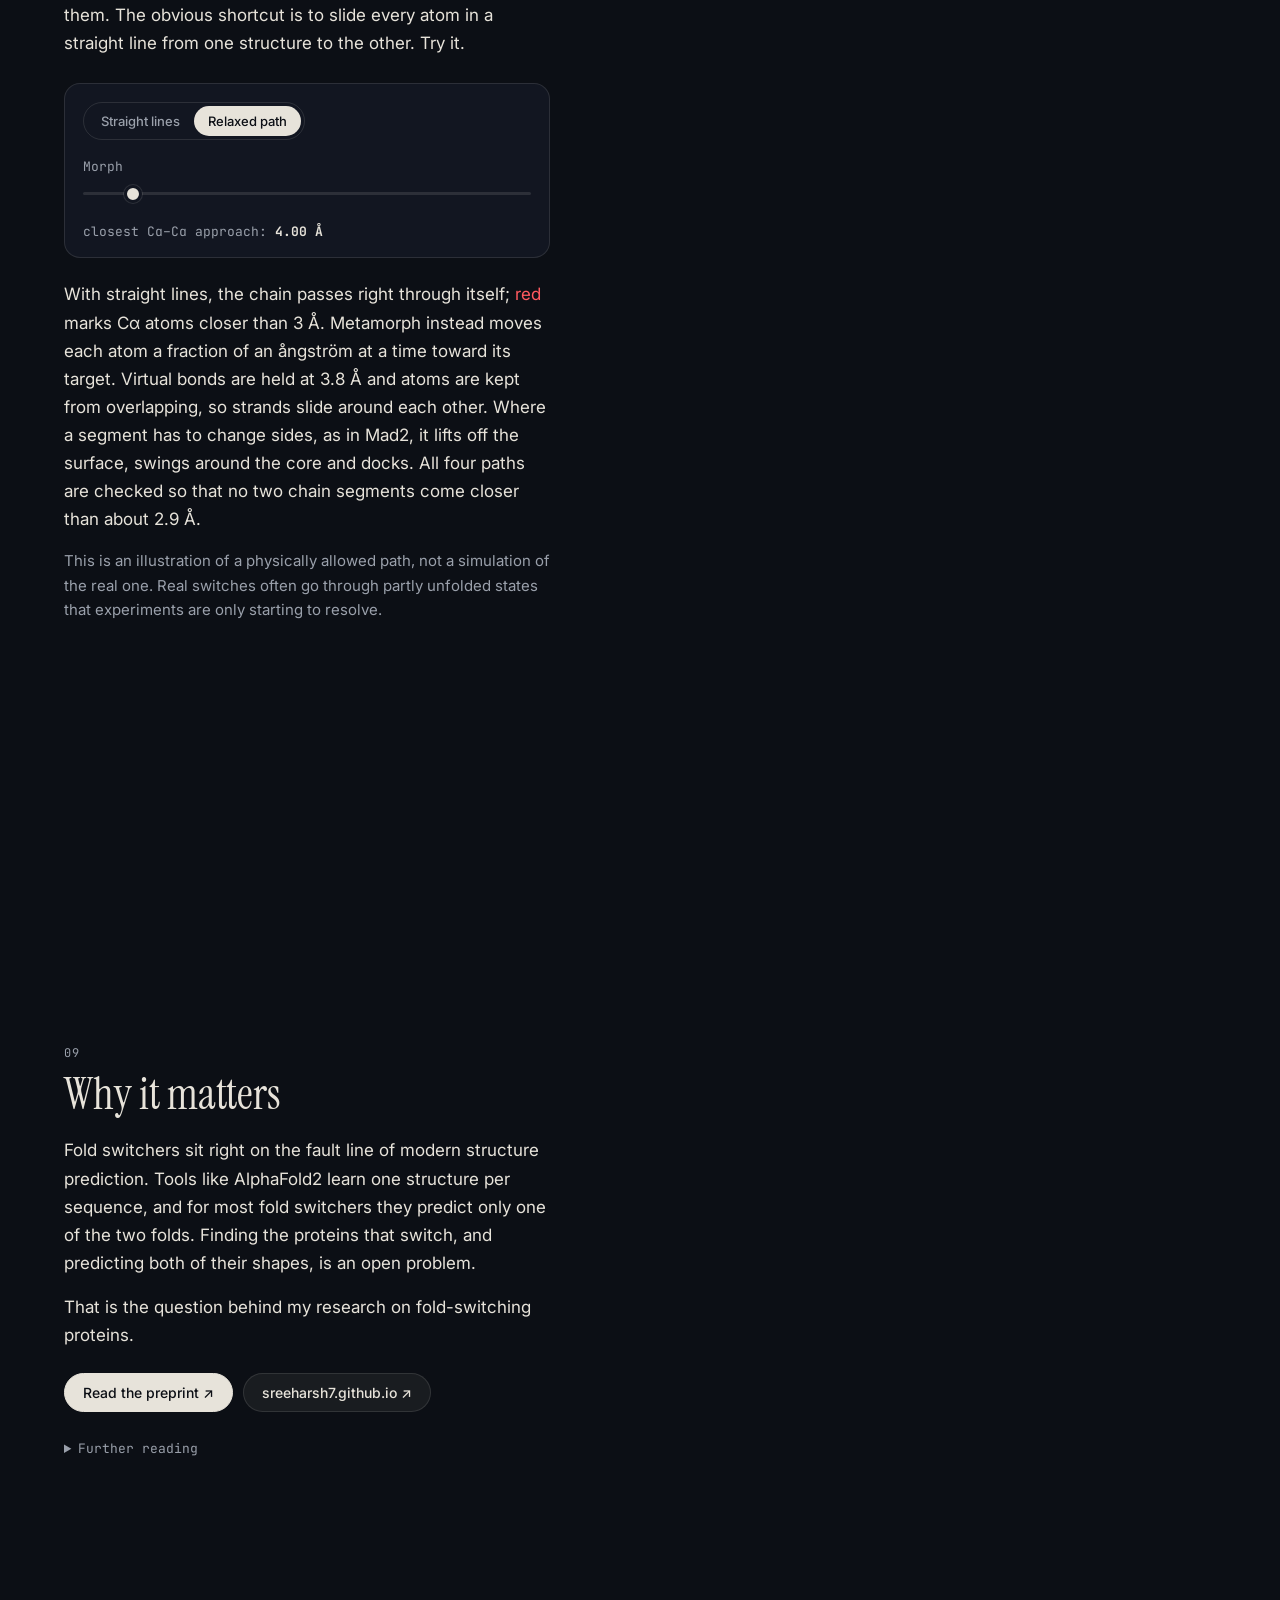
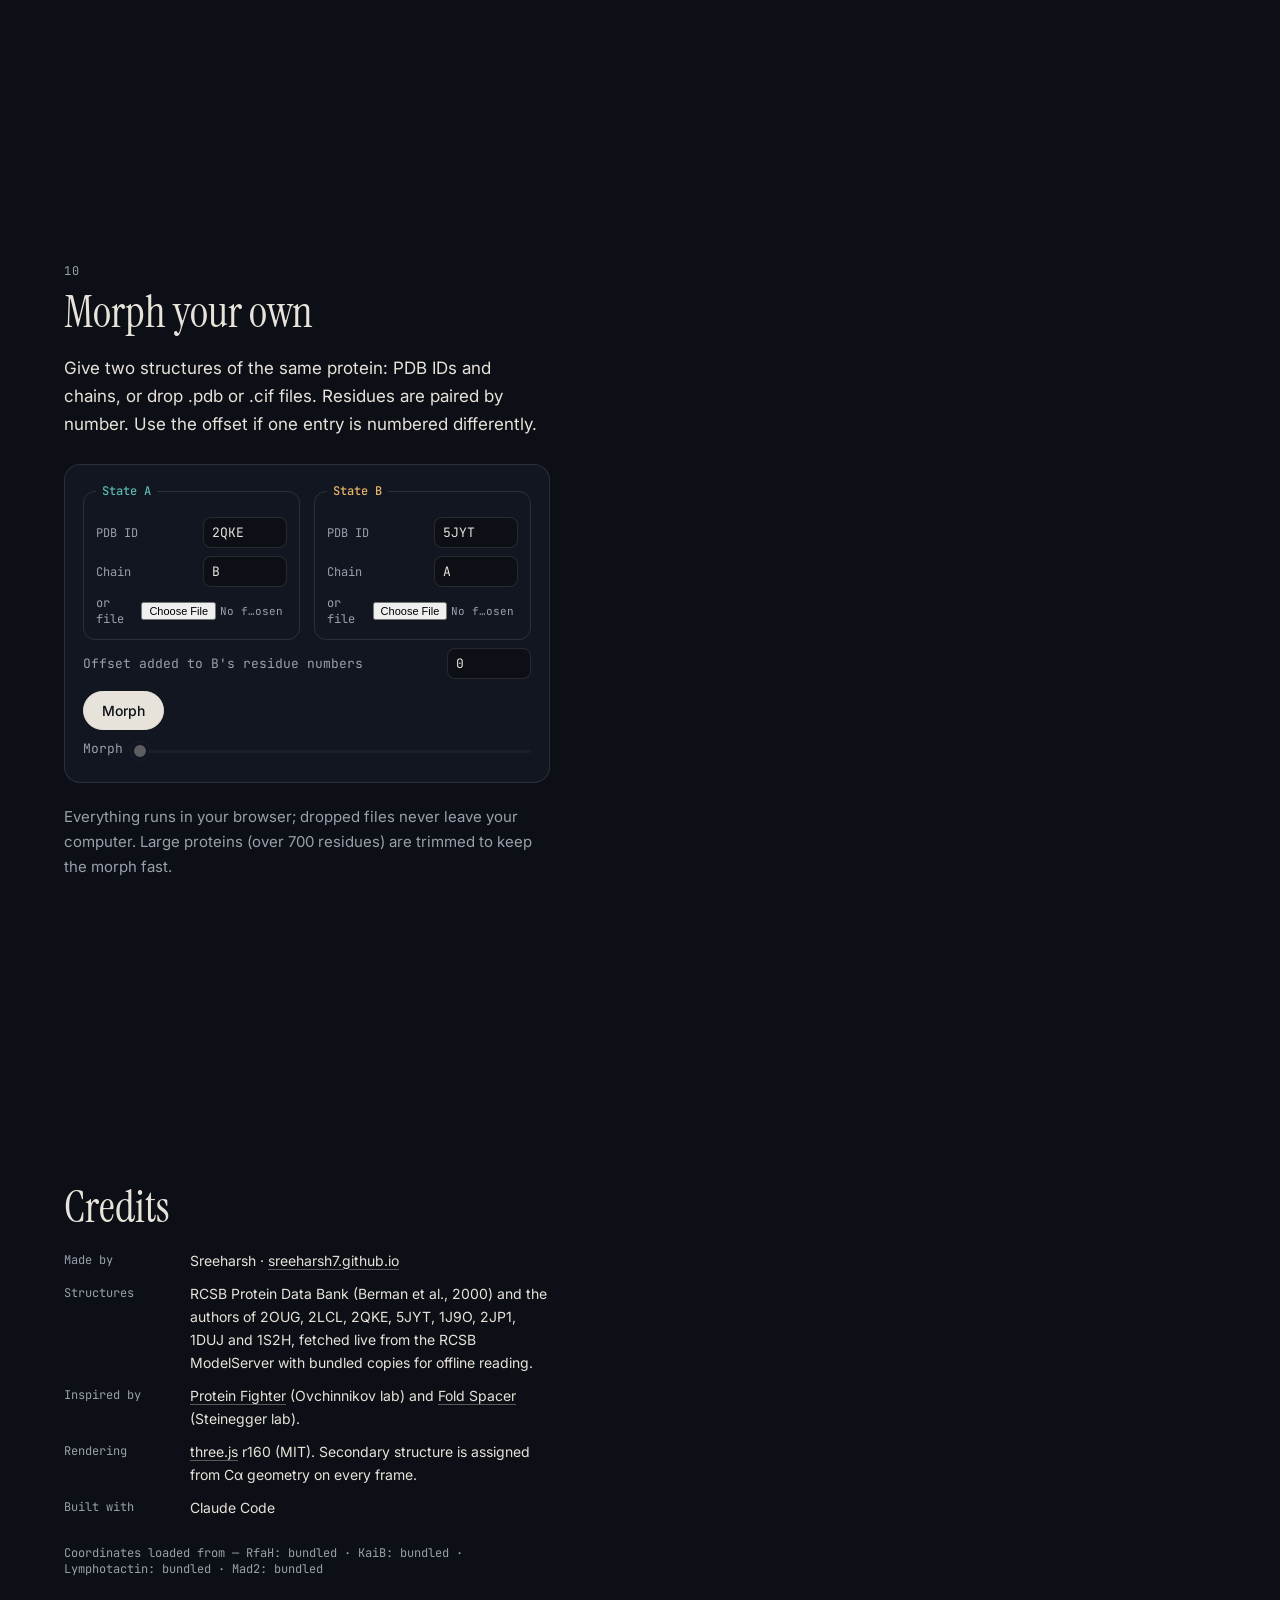
==== commit 14b6223d: "Rebuild Metamorph as an interactive explainer on fold switching Replace the runner game with a scrol" ====
--- a/index.html
+++ b/index.html
@@ -2,163 +2,206 @@
 <html lang="en">
 <head>
 <meta charset="utf-8">
-<meta name="viewport" content="width=device-width, initial-scale=1, viewport-fit=cover, user-scalable=no">
+<meta name="viewport" content="width=device-width, initial-scale=1, viewport-fit=cover">
 <title>Metamorph</title>
-<meta name="description" content="A side-scrolling runner where you play a real fold-switching protein. Change your fold to get through.">
-<meta name="theme-color" content="#05060b">
-<meta property="og:title" content="Metamorph: be a fold-switching protein">
-<meta property="og:description" content="One sequence, two folds. A runner built from real PDB structures of RfaH, KaiB, lymphotactin and Mad2.">
+<meta name="description" content="One sequence, two folds. An interactive guide to fold-switching proteins, drawn from real PDB structures.">
+<meta name="theme-color" content="#0c0f15">
+<meta property="og:title" content="Metamorph: one sequence, two folds">
+<meta property="og:description" content="An interactive guide to fold-switching proteins: RfaH, KaiB, lymphotactin and Mad2, morphing between their real structures.">
 <meta property="og:type" content="website">
-<link rel="icon" href="data:image/svg+xml,%3Csvg xmlns='http://www.w3.org/2000/svg' viewBox='0 0 64 64'%3E%3Crect width='64' height='64' rx='14' fill='%2305060b'/%3E%3Cpath d='M12 40c6-20 14-20 20 0s14 20 20 0' fill='none' stroke='%2338e8ff' stroke-width='6' stroke-linecap='round'/%3E%3Ccircle cx='32' cy='24' r='7' fill='none' stroke='%23ffae3b' stroke-width='5'/%3E%3C/svg%3E">
+<link rel="icon" href="data:image/svg+xml,%3Csvg xmlns='http://www.w3.org/2000/svg' viewBox='0 0 64 64'%3E%3Crect width='64' height='64' rx='14' fill='%230c0f15'/%3E%3Cpath d='M10 38c5-16 10-16 15 0s10 16 15 0' fill='none' stroke='%235cb8b2' stroke-width='6' stroke-linecap='round'/%3E%3Cpath d='M42 20h12l-6 8z' fill='%23e8b46a'/%3E%3Crect x='44' y='28' width='8' height='18' rx='2' fill='%23e8b46a'/%3E%3C/svg%3E">
 <link rel="preconnect" href="https://fonts.googleapis.com">
 <link rel="preconnect" href="https://fonts.gstatic.com" crossorigin>
-<link href="https://fonts.googleapis.com/css2?family=Space+Grotesk:wght@400;500;600;700&family=JetBrains+Mono:wght@400;600&display=swap" rel="stylesheet">
+<link href="https://fonts.googleapis.com/css2?family=Instrument+Serif:ital@0;1&family=Inter:wght@400;500;600&family=JetBrains+Mono:wght@400;500&display=swap" rel="stylesheet">
 <link rel="stylesheet" href="css/style.css">
 <script type="importmap">
-{ "imports": { "three": "./vendor/three/build/three.module.min.js", "three/addons/": "./vendor/three/examples/jsm/" } }
+{ "imports": { "three": "./vendor/three/build/three.module.min.js" } }
 </script>
 </head>
 <body>
-<canvas id="gl"></canvas>
-
-<!-- HUD -->
-<div id="hud" class="hidden">
-  <div class="hud-top">
-    <div class="hud-left">
-      <div id="hudLevel" class="hud-level">RfaH</div>
-      <div class="progress"><div id="hudProgress"></div></div>
+<header class="topbar">
+  <a class="brand" href="#top">Metamorph</a>
+  <nav class="toc" aria-label="Sections">
+    <a href="#exception">The switch</a>
+    <a href="#rfah">Four proteins</a>
+    <a href="#drawing">The morph</a>
+    <a href="#yours">Your own</a>
+  </nav>
+</header>
+
+<div class="layout">
+  <!-- sticky viewer -->
+  <aside class="stage" aria-label="3D structure viewer">
+    <canvas id="view"></canvas>
+    <div class="stage-loading" id="stageLoading"><span></span>Fetching structures from RCSB PDB…</div>
+    <div class="stage-caption">
+      <div class="cap-name" id="capName">RfaH C-terminal domain</div>
+      <div class="cap-state"><span id="capState">α-helical hairpin</span> <span class="cap-pdb" id="capPdb">PDB 2OUG</span></div>
+      <div class="legend"><i class="lg helix"></i>helix <i class="lg strand"></i>strand <i class="lg coil"></i>loop</div>
     </div>
-    <div class="hud-mid">
-      <div id="hudScore" class="hud-score">0</div>
-      <div id="hudHearts" class="hearts"></div>
-    </div>
-    <div class="hud-right">
-      <button id="btnMuteHud" class="icon-btn" aria-label="Mute"></button>
-      <button id="btnPause" class="icon-btn" aria-label="Pause"><svg viewBox="0 0 24 24"><path d="M7 5h3v14H7zM14 5h3v14h-3z"/></svg></button>
-    </div>
-  </div>
-  <div id="hudBoss" class="hud-boss hidden"></div>
-  <div class="landscape-wrap">
-    <canvas id="landscape" width="240" height="110"></canvas>
-    <div id="foldTag" class="fold-tag"></div>
-  </div>
-  <div id="toasts"></div>
-  <div id="pops"></div>
-  <div id="banner" class="banner hidden"><h3></h3><p></p></div>
-  <div id="touch" class="touch">
-    <div class="tz tz-left"><span>Switch</span></div>
-    <div class="tz tz-right"><span>Jump</span></div>
-  </div>
+    <div class="stage-hint">drag to rotate</div>
+  </aside>
+
+  <main class="essay" id="top">
+    <section class="step hero" data-step="hero">
+      <p class="kicker">An interactive guide to fold switching</p>
+      <h1>One sequence,<br><em>two folds.</em></h1>
+      <p class="lede">Most proteins fold into a single shape. A few have two, and switch between them when the cell asks. Scroll to watch real structures change.</p>
+      <p class="scroll-cue" aria-hidden="true">scroll ↓</p>
+    </section>
+
+    <section class="step" data-step="rule">
+      <p class="num">01</p>
+      <h2>The rule</h2>
+      <p>In the 1960s Christian Anfinsen showed that a protein's amino-acid sequence holds everything it needs to fold. Unfold ribonuclease, let it go, and it finds the same structure again. The working rule of structural biology followed: <strong>one sequence, one fold.</strong></p>
+      <p>On the right are 42 residues from the bacterial transcription factor RfaH, folded the way a crystal structure shows them: two α-helices packed side by side.</p>
+    </section>
+
+    <section class="step tall" data-step="exception" id="exception">
+      <p class="num">02</p>
+      <h2>The exception</h2>
+      <p>Keep scrolling. The <em>same</em> 42 residues unwind and refold into a five-stranded β-barrel. Both shapes are real, and both were solved experimentally (PDB 2OUG and 2LCL).</p>
+      <p>The colours follow secondary structure as it is re-assigned on every frame: <span class="t-helix">helix</span>, <span class="t-strand">strand</span> and <span class="t-coil">loop</span>. Residues that barely move are dimmed, so the part that switches stands out.</p>
+      <div class="scrub" aria-hidden="true"><div class="scrub-bar"><i id="scrubFill"></i></div><span id="scrubLabel">α-hairpin</span></div>
+      <p class="aside">Proteins that do this are called <strong>fold switchers</strong> or metamorphic proteins. Porter and Looger estimated in 2018 that 0.5–4% of proteins in the PDB may switch folds.</p>
+    </section>
+
+    <section class="step" data-step="landscape">
+      <p class="num">03</p>
+      <h2>Two wells, one barrier</h2>
+      <p>A fold switcher sits on a free-energy landscape with two valleys, one for each fold, separated by a barrier. The protein rests in one valley. Something has to push it over.</p>
+      <div class="card">
+        <div class="ls-host" id="lsGeneric"></div>
+        <label class="ctrl"><span>Trigger strength</span><input type="range" id="trigGeneric" min="0" max="100" value="0" aria-label="Trigger strength"></label>
+        <p class="ctrl-note" id="noteGeneric">No trigger: the left fold is stable.</p>
+      </div>
+      <p>A trigger, such as a binding partner, temperature, salt or light, does two things. It <strong>tilts</strong> the landscape so the other fold becomes more stable, and it often <strong>lowers the barrier</strong> between them. Notice that the protein switches late and switches back late. In the middle range it stays wherever it already was, so a two-well protein can remember its recent past.</p>
+    </section>
+
+    <section class="step" data-step="rfah" id="rfah">
+      <p class="num">04 · <i>E. coli</i></p>
+      <h2>RfaH: a switch that changes jobs</h2>
+      <p>RfaH controls the transcription of long operons. Most of the time its C-terminal domain is an α-helical hairpin, packed against its own N-terminal domain, which keeps it switched off.</p>
+      <div class="card">
+        <div class="ls-host" id="lsRfah"></div>
+        <label class="toggle"><input type="checkbox" id="trigRfah"><span>RNA polymerase paused at an <i>ops</i> site</span></label>
+        <p class="ctrl-note" id="noteRfah">Autoinhibited: the CTD stays helical.</p>
+      </div>
+      <p>When RNA polymerase pauses at an <i>ops</i> DNA sequence, the N-terminal domain binds it and lets go of the CTD. Freed, the domain refolds into a β-barrel that binds ribosomal protein S10, coupling transcription to translation. Released again, it slowly folds back.</p>
+    </section>
+
+    <section class="step" data-step="kaib">
+      <p class="num">05 · cyanobacteria</p>
+      <h2>KaiB: a switch that keeps time</h2>
+      <p>Three proteins, KaiA, KaiB and KaiC, make a 24-hour clock that keeps running in a test tube. KaiB's ground-state fold is the common one. A rarer, thioredoxin-like fold binds phosphorylated KaiC at night.</p>
+      <div class="card">
+        <div class="ls-host" id="lsKaib"></div>
+        <label class="ctrl"><span>Time of day <b id="clockLabel">12:00</b></span><input type="range" id="trigKaib" min="0" max="240" value="120" aria-label="Time of day"></label>
+        <p class="ctrl-note" id="noteKaib">Day: ground state.</p>
+      </div>
+      <p>The switch is <strong>slow</strong>, taking hours rather than milliseconds. That slowness is not a flaw: the delay it builds into the cycle helps set the clock's period. The animation here is sped up enormously.</p>
+    </section>
+
+    <section class="step" data-step="ltn">
+      <p class="num">06 · human</p>
+      <h2>Lymphotactin: two folds at once</h2>
+      <p>The chemokine lymphotactin (XCL1) is the most even-handed fold switcher known. Under physiological conditions it spends roughly equal time in two unrelated folds, swapping back and forth on a timescale of about a second.</p>
+      <div class="card">
+        <div class="ls-host" id="lsLtn"></div>
+        <label class="ctrl"><span>Temperature <b id="tempLabel">37 °C</b></span><input type="range" id="trigTemp" min="10" max="40" value="37" aria-label="Temperature"></label>
+        <label class="ctrl"><span>NaCl <b id="saltLabel">150 mM</b></span><input type="range" id="trigSalt" min="0" max="300" value="150" step="10" aria-label="Salt concentration"></label>
+        <div class="pop" aria-live="polite"><div class="pop-bar"><i id="popA"></i><i id="popB"></i></div><div class="pop-labels"><span class="t-helix" id="popAl">Ltn10 50%</span><span class="t-strand" id="popBl">Ltn40 50%</span></div></div>
+      </div>
+      <p><strong>Ltn10</strong>, the classic chemokine fold, is favoured by cold and salt and activates the receptor XCR1. <strong>Ltn40</strong>, an all-β dimer fold, is favoured by warmth and low salt and binds heparin. It does two jobs because it has two shapes. <span class="aside-inline">The populations shown follow those trends; they are not fitted to data.</span></p>
+    </section>
+
+    <section class="step" data-step="mad2">
+      <p class="num">07 · human</p>
+      <h2>Mad2: a switch with a catalyst</h2>
+      <p>Before a cell divides, the spindle checkpoint makes sure every chromosome is attached. Mad2 is at its heart. Its open fold (O-Mad2) can close a "safety belt" around Cdc20, giving the closed fold (C-Mad2) that blocks anaphase.</p>
+      <div class="card">
+        <div class="ls-host" id="lsMad2"></div>
+        <label class="toggle"><input type="checkbox" id="trigMad2"><span>Mad1:C-Mad2 template at an unattached kinetochore</span></label>
+        <div class="row"><button class="btn" id="goMad2">Let it switch</button><button class="btn ghost" id="resetMad2">Re-open (TRIP13 + p31<sup>comet</sup>)</button></div>
+        <div class="wait" id="waitMad2"><div class="wait-bar"><i id="waitFill"></i></div><span id="waitLabel"></span></div>
+      </div>
+      <p>On its own the conversion takes hours, far too slow for the checkpoint. The <strong>template model</strong> explains how the cell speeds it up: closed Mad2 bound to Mad1 at unattached kinetochores grabs open Mad2 and catalyses its closing. The AAA+ ATPase TRIP13, with p31<sup>comet</sup>, spends ATP to pry it open again.</p>
+    </section>
+
+    <section class="step" data-step="drawing" id="drawing">
+      <p class="num">08</p>
+      <h2>How the morph is drawn</h2>
+      <p>Experiments give the two end states, not the path between them. The obvious shortcut is to slide every atom in a straight line from one structure to the other. Try it.</p>
+      <div class="card">
+        <div class="seg" role="group" aria-label="Interpolation method"><button class="seg-btn" id="mLinear">Straight lines</button><button class="seg-btn on" id="mRelaxed">Relaxed path</button></div>
+        <label class="ctrl"><span>Morph</span><input type="range" id="scrubDraw" min="0" max="1000" value="500" aria-label="Morph progress"></label>
+        <p class="readout" id="drawReadout">closest Cα–Cα approach: –</p>
+      </div>
+      <p>With straight lines, the chain passes right through itself; <span class="t-clash">red</span> marks Cα atoms closer than 3 Å. Metamorph instead moves each atom a fraction of an ångström at a time toward its target. Virtual bonds are held at 3.8 Å and atoms are kept from overlapping, so strands slide around each other. Where a segment has to change sides, as in Mad2, it lifts off the surface, swings around the core and docks. All four paths are checked so that no two chain segments come closer than about 2.9 Å.</p>
+      <p class="aside">This is an illustration of a physically allowed path, not a simulation of the real one. Real switches often go through partly unfolded states that experiments are only starting to resolve.</p>
+    </section>
+
+    <section class="step" data-step="why">
+      <p class="num">09</p>
+      <h2>Why it matters</h2>
+      <p>Fold switchers sit right on the fault line of modern structure prediction. Tools like AlphaFold2 learn one structure per sequence, and for most fold switchers they predict only one of the two folds. Finding the proteins that switch, and predicting both of their shapes, is an open problem.</p>
+      <p>That is the question behind my research on fold-switching proteins.</p>
+      <div class="links">
+        <a class="btn primary" href="https://www.biorxiv.org/content/10.64898/2026.08.16.745091v1" target="_blank" rel="noopener">Read the preprint ↗</a>
+        <a class="btn" href="https://sreeharsh7.github.io" target="_blank" rel="noopener">sreeharsh7.github.io ↗</a>
+      </div>
+      <details class="refs">
+        <summary>Further reading</summary>
+        <ul>
+          <li>Anfinsen (1973) Principles that govern the folding of protein chains. <i>Science</i>.</li>
+          <li>Porter &amp; Looger (2018) Extant fold-switching proteins are widespread. <i>PNAS</i>.</li>
+          <li>Burmann et al. (2012) An α helix to β barrel domain switch transforms the transcription factor RfaH into a translation factor. <i>Cell</i>.</li>
+          <li>Chang et al. (2015) A protein fold switch joins the circadian oscillator to clock output in cyanobacteria. <i>Science</i>.</li>
+          <li>Tuinstra et al. (2008) Interconversion between two unrelated protein folds in the lymphotactin native state. <i>PNAS</i>.</li>
+          <li>Luo et al. (2004) The Mad2 spindle checkpoint protein has two distinct natively folded states. <i>Nat Struct Mol Biol</i>.</li>
+          <li>De Antoni et al. (2005) The Mad1/Mad2 complex as a template for Mad2 activation in the spindle assembly checkpoint. <i>Curr Biol</i>.</li>
+          <li>Chakravarty &amp; Porter (2022) AlphaFold2 fails to predict protein fold switching. <i>Protein Sci</i>.</li>
+        </ul>
+      </details>
+    </section>
+
+    <section class="step" data-step="yours" id="yours">
+      <p class="num">10</p>
+      <h2>Morph your own</h2>
+      <p>Give two structures of the same protein: PDB IDs and chains, or drop .pdb or .cif files. Residues are paired by number. Use the offset if one entry is numbered differently.</p>
+      <form class="card yours" id="yoursForm">
+        <div class="pair">
+          <fieldset><legend class="t-helix">State A</legend>
+            <label>PDB ID <input id="aId" value="2QKE" maxlength="4" autocomplete="off" spellcheck="false"></label>
+            <label>Chain <input id="aChain" value="B" maxlength="4" autocomplete="off"></label>
+            <label class="file">or file <input type="file" id="aFile" accept=".pdb,.cif,.ent,.mmcif"></label>
+          </fieldset>
+          <fieldset><legend class="t-strand">State B</legend>
+            <label>PDB ID <input id="bId" value="5JYT" maxlength="4" autocomplete="off" spellcheck="false"></label>
+            <label>Chain <input id="bChain" value="A" maxlength="4" autocomplete="off"></label>
+            <label class="file">or file <input type="file" id="bFile" accept=".pdb,.cif,.ent,.mmcif"></label>
+          </fieldset>
+        </div>
+        <label class="ctrl inline"><span>Offset added to B's residue numbers</span><input type="number" id="bOffset" value="0" step="1"></label>
+        <div class="row"><button class="btn primary" type="submit" id="yoursGo">Morph</button><span class="status" id="yoursStatus" aria-live="polite"></span></div>
+        <label class="ctrl"><span>Morph</span><input type="range" id="scrubYours" min="0" max="1000" value="0" disabled aria-label="Morph progress for your structures"></label>
+      </form>
+      <p class="aside">Everything runs in your browser; dropped files never leave your computer. Large proteins (over 700 residues) are trimmed to keep the morph fast.</p>
+    </section>
+
+    <footer class="step credits" data-step="credits">
+      <h2>Credits</h2>
+      <dl>
+        <dt>Made by</dt><dd>Sreeharsh · <a href="https://sreeharsh7.github.io" target="_blank" rel="noopener">sreeharsh7.github.io</a></dd>
+        <dt>Structures</dt><dd>RCSB Protein Data Bank (Berman et al., 2000) and the authors of 2OUG, 2LCL, 2QKE, 5JYT, 1J9O, 2JP1, 1DUJ and 1S2H, fetched live from the RCSB ModelServer with bundled copies for offline reading.</dd>
+        <dt>Inspired by</dt><dd><a href="https://proteinfighter.solab.org/" target="_blank" rel="noopener">Protein Fighter</a> (Ovchinnikov lab) and <a href="https://martin-steinegger.github.io/Fold-Spacer/" target="_blank" rel="noopener">Fold Spacer</a> (Steinegger lab).</dd>
+        <dt>Rendering</dt><dd><a href="https://threejs.org" target="_blank" rel="noopener">three.js</a> r160 (MIT). Secondary structure is assigned from Cα geometry on every frame.</dd>
+        <dt>Built with</dt><dd>Claude Code</dd>
+      </dl>
+      <p class="source" id="sourceNote"></p>
+    </footer>
+  </main>
 </div>
-
-<!-- Screens -->
-<section id="loading" class="screen show">
-  <div class="logo small">METAMORPH</div>
-  <div class="loader"><span></span></div>
-  <p id="loadMsg" class="muted">Fetching structures from RCSB PDB…</p>
-</section>
-
-<section id="menu" class="screen">
-  <div class="menu-inner">
-    <div class="logo">META<span class="b">MORPH</span></div>
-    <p class="tagline">One sequence. Two folds. Switch to survive.</p>
-    <div class="menu-buttons">
-      <button class="btn primary" data-go="levels">Play</button>
-      <button class="btn" id="btnEndless">Endless <small id="endlessBest"></small></button>
-      <div class="row">
-        <button class="btn ghost" data-modal="learn">Learn more</button>
-        <button class="btn ghost" data-modal="credits">Credits</button>
-      </div>
-    </div>
-    <p id="menuSource" class="muted tiny"></p>
-  </div>
-  <button id="btnMuteMenu" class="icon-btn corner" aria-label="Mute"></button>
-</section>
-
-<section id="levels" class="screen">
-  <div class="panel wide">
-    <div class="panel-head"><button class="icon-btn" data-go="menu" aria-label="Back"><svg viewBox="0 0 24 24"><path d="M15 5l-7 7 7 7" fill="none" stroke="currentColor" stroke-width="2.4"/></svg></button><h2>Choose a protein</h2></div>
-    <div id="levelGrid" class="level-grid"></div>
-  </div>
-</section>
-
-<section id="intro" class="screen">
-  <div class="panel">
-    <div class="eyebrow" id="introNum">Level 1</div>
-    <h2 id="introName">RfaH</h2>
-    <div class="muted small" id="introOrg"></div>
-    <canvas id="introThumb" width="560" height="220" class="thumb-big"></canvas>
-    <p id="introText"></p>
-    <p class="trigger" id="introTrigger"></p>
-    <div class="folds">
-      <div class="fold-card a"><b id="introFoldA"></b><span>Spring form: high jump · clears <i>walls</i> &amp; cyan gates</span></div>
-      <div class="fold-card b"><b id="introFoldB"></b><span>Shell form: rolls under <i>bars</i> · armoured vs <i>proteases</i> · amber gates</span></div>
-    </div>
-    <p class="boss-line" id="introBoss"></p>
-    <p class="controls muted small"><span class="kbd">↑</span> jump · <span class="kbd">↓</span> drop · <span class="kbd">Space</span> switch fold<span class="touch-only"> · tap right to jump, tap left to switch</span></p>
-    <div class="row"><button class="btn ghost" data-go="levels">Back</button><button class="btn primary" id="btnStart">Start</button></div>
-  </div>
-</section>
-
-<section id="pause" class="screen dim">
-  <div class="panel narrow">
-    <h2>Paused</h2>
-    <button class="btn primary" id="btnResume">Resume</button>
-    <button class="btn" id="btnRestart">Restart</button>
-    <button class="btn ghost" id="btnQuit">Menu</button>
-  </div>
-</section>
-
-<section id="end" class="screen dim">
-  <div class="panel">
-    <div class="eyebrow" id="endEyebrow"></div>
-    <h2 id="endTitle">Level complete</h2>
-    <div class="end-score"><span id="endScore">0</span><small id="endBest"></small></div>
-    <p id="endNote" class="muted small"></p>
-    <canvas id="endLoop" width="300" height="300" class="end-loop"></canvas>
-    <div class="row wrap">
-      <button class="btn primary" id="btnNext">Next protein</button>
-      <button class="btn" id="btnRetry">Retry</button>
-    </div>
-    <div class="row wrap">
-      <button class="btn ghost" id="btnShare">Share card</button>
-      <button class="btn ghost" id="btnSave">Save PNG</button>
-      <button class="btn ghost" data-modal="learn">Learn more</button>
-      <button class="btn ghost" id="btnEndMenu">Menu</button>
-    </div>
-  </div>
-</section>
-
-<!-- Modals -->
-<div id="learn" class="modal">
-  <div class="panel">
-    <div class="panel-head"><h2>Fold-switching proteins</h2><button class="icon-btn" data-close aria-label="Close"><svg viewBox="0 0 24 24"><path d="M6 6l12 12M18 6L6 18" stroke="currentColor" stroke-width="2.4"/></svg></button></div>
-    <p>Most proteins fold into one structure set by their amino-acid sequence. Fold-switching proteins break that rule: the same chain remodels its secondary and tertiary structure in response to a cellular cue, such as a binding partner, temperature, salt or the time of day, and flips between two stable, functional folds. They control transcription, circadian clocks, immune signalling and cell division. They are also a hard case for structure predictors that expect one sequence to give one structure, which makes them a frontier for computational biology.</p>
-    <p class="muted small">Every character here is drawn from the Cα coordinates of two experimentally determined structures. The morph between them is a coarse-grained, constraint-relaxed path computed in your browser: virtual bonds keep their length, the chain never passes through itself, and segments that change partners swing around the core. It is an illustration, not a simulation of the real pathway.</p>
-    <div class="links">
-      <a class="btn primary" href="https://www.biorxiv.org/content/10.64898/2026.08.16.745091v1" target="_blank" rel="noopener">Read the preprint</a>
-      <a class="btn" href="https://sreeharsh7.github.io" target="_blank" rel="noopener">Sreeharsh7.github.io</a>
-    </div>
-    <h3>Structures in the game</h3>
-    <ul class="pdb-list" id="pdbList"></ul>
-  </div>
-</div>
-
-<div id="credits" class="modal">
-  <div class="panel">
-    <div class="panel-head"><h2>Credits</h2><button class="icon-btn" data-close aria-label="Close"><svg viewBox="0 0 24 24"><path d="M6 6l12 12M18 6L6 18" stroke="currentColor" stroke-width="2.4"/></svg></button></div>
-    <dl class="credits">
-      <dt>Created by</dt><dd>Sreeharsh · <a href="https://sreeharsh7.github.io" target="_blank" rel="noopener">sreeharsh7.github.io</a></dd>
-      <dt>Structures</dt><dd>RCSB Protein Data Bank (Berman et al., 2000, <i>Nucleic Acids Res.</i>) and the authors of entries 2OUG, 2LCL, 2QKE, 5JYT, 1J9O, 2JP1, 1DUJ and 1S2H. Coordinates are fetched live from the RCSB ModelServer, with bundled copies for offline play.</dd>
-      <dt>Rendering</dt><dd><a href="https://threejs.org" target="_blank" rel="noopener">three.js</a> r160 (MIT licence)</dd>
-      <dt>Sound</dt><dd>Generated live with the Web Audio API</dd>
-      <dt>Type</dt><dd>Space Grotesk &amp; JetBrains Mono (SIL OFL)</dd>
-      <dt>Built with</dt><dd>Claude Code</dd>
-    </dl>
-  </div>
-</div>
-
-<button id="btnRotate" class="hidden"></button>
-<script type="module" src="js/main.js"></script>
+<script type="module" src="js/app.js"></script>
 </body>
 </html>
--- a/css/style.css
+++ b/css/style.css
@@ -1,167 +1,188 @@
 :root {
-  --bg: #05060b;
-  --panel: rgba(12, 15, 28, 0.86);
-  --line: rgba(160, 190, 255, 0.14);
-  --text: #e8ecff;
-  --muted: rgba(220, 228, 255, 0.6);
-  --a: #38e8ff;
-  --b: #ffae3b;
-  --hazard: #ff5470;
-  --font: "Space Grotesk", system-ui, -apple-system, "Segoe UI", sans-serif;
+  --bg: #0c0f15;
+  --bg-2: #121621;
+  --line: rgba(231, 227, 218, 0.12);
+  --text: #e7e3da;
+  --muted: #9aa0ab;
+  --helix: #5cb8b2;
+  --strand: #e8b46a;
+  --coil: #8f97a8;
+  --clash: #ff5a5f;
+  --serif: "Instrument Serif", Georgia, serif;
+  --sans: Inter, system-ui, -apple-system, "Segoe UI", sans-serif;
   --mono: "JetBrains Mono", ui-monospace, monospace;
+  --stage-w: 52vw;
 }
 * { box-sizing: border-box; }
-html, body { margin: 0; height: 100%; background: var(--bg); color: var(--text); font-family: var(--font); overflow: hidden; -webkit-tap-highlight-color: transparent; }
-body { touch-action: none; user-select: none; -webkit-user-select: none; }
-#gl { position: fixed; inset: 0; width: 100vw; height: 100vh; height: 100dvh; display: block; }
-.hidden { display: none !important; }
-a { color: var(--a); }
+html { scroll-behavior: smooth; }
+body { margin: 0; background: var(--bg); color: var(--text); font: 400 17px/1.65 var(--sans); -webkit-font-smoothing: antialiased; }
+a { color: var(--text); text-decoration-color: rgba(231, 227, 218, 0.35); text-underline-offset: 3px; }
+a:hover { text-decoration-color: currentColor; }
+::selection { background: rgba(92, 184, 178, 0.35); }
 
-/* ---------- screens ---------- */
-.screen { position: fixed; inset: 0; display: none; align-items: center; justify-content: center; padding: 16px; padding-top: max(16px, env(safe-area-inset-top)); z-index: 10; overflow-y: auto; }
-.screen.show { display: flex; }
-.screen.dim { background: rgba(3, 4, 9, 0.6); backdrop-filter: blur(3px); -webkit-backdrop-filter: blur(3px); }
-#loading { flex-direction: column; gap: 18px; background: var(--bg); }
-.loader { width: 160px; height: 3px; background: var(--line); border-radius: 3px; overflow: hidden; }
-.loader span { display: block; height: 100%; width: 40%; background: linear-gradient(90deg, var(--a), var(--b)); animation: load 1.1s ease-in-out infinite; }
-@keyframes load { 0% { transform: translateX(-100%); } 100% { transform: translateX(260%); } }
+/* top bar */
+.topbar { position: fixed; top: 0; left: 0; right: 0; z-index: 20; display: flex; align-items: center; justify-content: space-between; padding: 18px 28px; pointer-events: none; background: linear-gradient(var(--bg) 40%, rgba(12, 15, 21, 0)); }
+.topbar a { pointer-events: auto; }
+.brand { font: 500 15px var(--sans); letter-spacing: 0.01em; text-decoration: none; }
+.toc { display: flex; gap: 22px; }
+.toc a { font: 400 13px var(--sans); color: var(--muted); text-decoration: none; }
+.toc a:hover { color: var(--text); }
 
-.menu-inner { text-align: center; max-width: 520px; width: 100%; margin-top: 34vh; }
-.logo { font-weight: 700; font-size: clamp(42px, 11vw, 84px); letter-spacing: 0.06em; color: var(--a); text-shadow: 0 0 24px rgba(56, 232, 255, 0.55); line-height: 1; }
-.logo .b { color: var(--b); text-shadow: 0 0 24px rgba(255, 174, 59, 0.55); }
-.logo.small { font-size: 34px; }
-.tagline { color: var(--muted); margin: 12px 0 26px; font-size: 17px; }
-.menu-buttons { display: flex; flex-direction: column; gap: 10px; align-items: center; }
-.menu-buttons > .btn { width: min(300px, 100%); }
-.row { display: flex; gap: 10px; justify-content: center; margin-top: 10px; }
-.row.wrap { flex-wrap: wrap; }
-.muted { color: var(--muted); }
-.small { font-size: 14px; }
-.tiny { font-size: 12px; margin-top: 22px; }
+/* layout: text left, sticky stage right */
+.layout { display: grid; grid-template-columns: minmax(0, 1fr) var(--stage-w); }
+.stage { grid-column: 2; grid-row: 1; position: sticky; top: 0; height: 100vh; height: 100dvh; }
+.essay { grid-column: 1; grid-row: 1; padding: 0 clamp(24px, 5vw, 72px); }
+#view { width: 100%; height: 100%; display: block; cursor: grab; touch-action: pan-y; }
+#view:active { cursor: grabbing; }
+.stage::before { content: ""; position: absolute; inset: 0; background: radial-gradient(60% 55% at 50% 48%, rgba(92, 184, 178, 0.07), transparent 70%); pointer-events: none; }
 
-.btn { font: 600 16px var(--font); color: var(--text); background: rgba(255, 255, 255, 0.06); border: 1px solid var(--line); padding: 12px 20px; border-radius: 12px; cursor: pointer; text-decoration: none; display: inline-flex; align-items: center; justify-content: center; gap: 8px; transition: transform 0.12s, background 0.2s, border-color 0.2s; }
-.btn:hover { background: rgba(255, 255, 255, 0.1); border-color: rgba(160, 190, 255, 0.3); }
-.btn:active { transform: scale(0.97); }
-.btn.primary { background: linear-gradient(90deg, rgba(56, 232, 255, 0.22), rgba(255, 174, 59, 0.22)); border-color: rgba(255, 255, 255, 0.28); }
+.stage-loading { position: absolute; inset: 0; display: flex; align-items: center; justify-content: center; gap: 12px; font: 400 13px var(--mono); color: var(--muted); transition: opacity 0.5s; }
+.stage-loading span { width: 14px; height: 14px; border-radius: 50%; border: 2px solid var(--line); border-top-color: var(--helix); animation: spin 0.9s linear infinite; }
+.stage-loading.done { opacity: 0; pointer-events: none; }
+@keyframes spin { to { transform: rotate(360deg); } }
+
+.stage-caption { position: absolute; left: 28px; bottom: 26px; pointer-events: none; }
+.cap-name { font: 400 26px/1.15 var(--serif); }
+.cap-state { font: 400 13px var(--mono); color: var(--muted); margin-top: 4px; }
+.cap-state #capState { color: var(--text); transition: color 0.3s; }
+.cap-pdb { margin-left: 6px; }
+.legend { margin-top: 10px; font: 400 12px var(--mono); color: var(--muted); display: flex; align-items: center; gap: 6px; }
+.lg { display: inline-block; width: 18px; height: 6px; border-radius: 3px; margin-left: 8px; }
+.lg:first-child { margin-left: 0; }
+.lg.helix { background: var(--helix); } .lg.strand { background: var(--strand); } .lg.coil { background: var(--coil); height: 3px; }
+.stage-hint { position: absolute; right: 26px; bottom: 28px; font: 400 12px var(--mono); color: var(--muted); opacity: 0.7; }
+
+/* essay */
+.step { min-height: 100vh; display: flex; flex-direction: column; justify-content: center; max-width: 520px; padding: 18vh 0; }
+.step.tall { min-height: 230vh; justify-content: flex-start; padding-top: 30vh; }
+.hero { padding-top: 20vh; }
+.kicker { font: 400 13px var(--mono); color: var(--strand); letter-spacing: 0.04em; margin: 0 0 18px; }
+h1 { font: 400 clamp(52px, 7vw, 96px)/0.98 var(--serif); margin: 0 0 26px; letter-spacing: -0.01em; }
+h1 em { color: var(--strand); }
+h2 { font: 400 clamp(34px, 3.4vw, 46px)/1.08 var(--serif); margin: 0 0 18px; }
+.lede { font-size: 19px; color: #cfcbc2; max-width: 30em; }
+.num { font: 400 12px var(--mono); color: var(--muted); letter-spacing: 0.08em; margin: 0 0 10px; }
+p { margin: 0 0 16px; }
+strong { font-weight: 600; }
+.aside, .aside-inline { color: var(--muted); font-size: 15px; }
+.scroll-cue { font: 400 12px var(--mono); color: var(--muted); margin-top: 30px; animation: bob 2.4s ease-in-out infinite; }
+@keyframes bob { 50% { transform: translateY(6px); } }
+.t-helix { color: var(--helix); } .t-strand { color: var(--strand); } .t-coil { color: var(--coil); } .t-clash { color: var(--clash); }
+
+/* scrub indicator for the scroll-driven morph */
+.scrub { position: sticky; top: 45vh; display: flex; align-items: center; gap: 12px; margin: 18px 0 24px; font: 400 12px var(--mono); color: var(--muted); }
+.scrub-bar { flex: 1; height: 3px; background: var(--line); border-radius: 3px; overflow: hidden; }
+.scrub-bar i { display: block; height: 100%; width: 0; background: linear-gradient(90deg, var(--helix), var(--strand)); }
+
+/* cards and controls */
+.card { background: var(--bg-2); border: 1px solid var(--line); border-radius: 16px; padding: 18px 18px 14px; margin: 10px 0 22px; }
+.ls-host { margin: -4px -4px 8px; }
+.landscape { width: 100%; height: auto; display: block; overflow: visible; }
+.ls-curve { fill: none; stroke-width: 2.5; stroke-linecap: round; }
+.ls-fill { fill: rgba(231, 227, 218, 0.035); }
+.ls-ball { stroke: var(--bg-2); stroke-width: 2; }
+.ls-ball.helix { fill: var(--helix); } .ls-ball.strand { fill: var(--strand); }
+.ls-barrier { stroke: rgba(231, 227, 218, 0.25); stroke-dasharray: 3 4; }
+.ls-note { font: 400 11px var(--mono); fill: var(--muted); }
+.ls-label { font: 500 12px var(--mono); }
+.ls-label.helix { fill: var(--helix); } .ls-label.strand { fill: var(--strand); }
+.ls-axis { font: 400 10px var(--mono); fill: var(--muted); letter-spacing: 0.06em; }
+
+.ctrl { display: block; margin: 10px 0 4px; }
+.ctrl > span { display: flex; justify-content: space-between; font: 400 13px var(--mono); color: var(--muted); margin-bottom: 6px; }
+.ctrl b { color: var(--text); font-weight: 500; }
+.ctrl.inline { display: flex; align-items: center; justify-content: space-between; gap: 12px; }
+.ctrl.inline > span { margin: 0; }
+input[type=range] { width: 100%; appearance: none; -webkit-appearance: none; background: transparent; height: 26px; margin: 0; cursor: pointer; }
+input[type=range]::-webkit-slider-runnable-track { height: 3px; background: var(--line); border-radius: 3px; }
+input[type=range]::-moz-range-track { height: 3px; background: var(--line); border-radius: 3px; }
+input[type=range]::-webkit-slider-thumb { -webkit-appearance: none; width: 18px; height: 18px; border-radius: 50%; background: var(--text); margin-top: -7.5px; border: 3px solid var(--bg-2); box-shadow: 0 0 0 1px var(--line); }
+input[type=range]::-moz-range-thumb { width: 14px; height: 14px; border-radius: 50%; background: var(--text); border: 3px solid var(--bg-2); }
+input[type=range]:disabled { opacity: 0.35; cursor: default; }
+input[type=range]:focus-visible { outline: 2px solid var(--helix); outline-offset: 4px; border-radius: 4px; }
+.ctrl-note, .readout { font: 400 13px var(--mono); color: var(--muted); margin: 8px 0 0; min-height: 1.6em; }
+
+.toggle { display: flex; align-items: center; gap: 12px; cursor: pointer; font-size: 15px; margin: 8px 0 4px; }
+.toggle input { appearance: none; -webkit-appearance: none; flex: 0 0 auto; width: 40px; height: 22px; border-radius: 11px; background: var(--line); position: relative; cursor: pointer; transition: background 0.2s; margin: 0; }
+.toggle input::after { content: ""; position: absolute; top: 3px; left: 3px; width: 16px; height: 16px; border-radius: 50%; background: var(--text); transition: transform 0.2s; }
+.toggle input:checked { background: var(--strand); }
+.toggle input:checked::after { transform: translateX(18px); background: var(--bg); }
+.toggle input:focus-visible { outline: 2px solid var(--helix); outline-offset: 3px; }
+
+.btn { font: 500 14px var(--sans); color: var(--text); background: rgba(231, 227, 218, 0.06); border: 1px solid var(--line); border-radius: 999px; padding: 10px 18px; cursor: pointer; text-decoration: none; display: inline-flex; align-items: center; gap: 6px; transition: background 0.2s, border-color 0.2s; }
+.btn:hover { background: rgba(231, 227, 218, 0.11); border-color: rgba(231, 227, 218, 0.25); }
+.btn.primary { background: var(--text); color: var(--bg); border-color: var(--text); }
+.btn.primary:hover { background: #fff; }
 .btn.ghost { background: transparent; }
-.btn small { color: var(--muted); font-weight: 400; font-family: var(--mono); font-size: 12px; }
-.btn:focus-visible, .icon-btn:focus-visible { outline: 2px solid var(--a); outline-offset: 2px; }
-.icon-btn { width: 40px; height: 40px; border-radius: 10px; border: 1px solid var(--line); background: rgba(10, 12, 22, 0.6); color: var(--text); display: inline-flex; align-items: center; justify-content: center; cursor: pointer; padding: 0; }
-.icon-btn svg { width: 20px; height: 20px; fill: currentColor; }
-.icon-btn.corner { position: absolute; top: max(14px, env(safe-area-inset-top)); right: 14px; }
+.btn:disabled { opacity: 0.45; cursor: default; }
+.btn:focus-visible, .seg-btn:focus-visible { outline: 2px solid var(--helix); outline-offset: 3px; }
+.row { display: flex; gap: 10px; align-items: center; flex-wrap: wrap; margin: 12px 0 4px; }
+.links { display: flex; gap: 10px; flex-wrap: wrap; margin: 8px 0 22px; }
 
-.panel { background: var(--panel); border: 1px solid var(--line); border-radius: 18px; padding: 22px; width: min(560px, 100%); max-height: calc(100dvh - 32px); overflow-y: auto; backdrop-filter: blur(10px); -webkit-backdrop-filter: blur(10px); box-shadow: 0 20px 60px rgba(0, 0, 0, 0.5); }
-.panel.wide { width: min(860px, 100%); }
-.panel.narrow { width: min(320px, 100%); display: flex; flex-direction: column; gap: 10px; text-align: center; }
-.panel h2 { margin: 2px 0 6px; font-size: 26px; }
-.panel h3 { margin: 20px 0 8px; font-size: 16px; color: var(--muted); font-weight: 500; }
-.panel p { line-height: 1.55; }
-.panel-head { display: flex; align-items: center; gap: 12px; justify-content: space-between; margin-bottom: 10px; }
-.panel-head h2 { margin: 0; flex: 1; }
-.eyebrow { font: 600 12px var(--mono); letter-spacing: 0.14em; text-transform: uppercase; color: var(--b); }
+.seg { display: inline-flex; border: 1px solid var(--line); border-radius: 999px; padding: 3px; margin-bottom: 8px; }
+.seg-btn { font: 500 13px var(--sans); color: var(--muted); background: transparent; border: 0; border-radius: 999px; padding: 7px 14px; cursor: pointer; }
+.seg-btn.on { background: var(--text); color: var(--bg); }
 
-/* level select */
-.level-grid { display: grid; grid-template-columns: repeat(auto-fill, minmax(190px, 1fr)); gap: 12px; }
-.level-card { position: relative; text-align: left; background: rgba(255, 255, 255, 0.04); border: 1px solid var(--line); border-radius: 14px; padding: 12px; cursor: pointer; color: var(--text); font: inherit; transition: border-color 0.2s, transform 0.12s; }
-.level-card:hover { border-color: rgba(255, 255, 255, 0.35); }
-.level-card:active { transform: scale(0.98); }
-.level-card canvas { width: 100%; height: auto; aspect-ratio: 2 / 1; display: block; }
-.level-card .num { font: 600 11px var(--mono); color: var(--muted); letter-spacing: 0.1em; }
-.level-card .name { font-weight: 600; font-size: 18px; }
-.level-card .best { font: 400 12px var(--mono); color: var(--muted); margin-top: 2px; }
-.level-card.locked { opacity: 0.45; cursor: not-allowed; }
+.pop { margin-top: 12px; }
+.pop-bar { display: flex; height: 8px; border-radius: 4px; overflow: hidden; background: var(--line); }
+.pop-bar i { display: block; height: 100%; transition: width 0.3s; }
+#popA { background: var(--helix); } #popB { background: var(--strand); }
+.pop-labels { display: flex; justify-content: space-between; font: 400 12px var(--mono); margin-top: 6px; }
 
-/* intro */
-.thumb-big { width: 100%; height: auto; aspect-ratio: 560 / 220; display: block; margin: 8px 0 2px; }
-.trigger { font: 500 13px var(--mono); color: var(--b); margin: 8px 0; }
-.folds { display: grid; grid-template-columns: 1fr 1fr; gap: 10px; margin: 12px 0; }
-.fold-card { border-radius: 12px; padding: 10px 12px; font-size: 13px; line-height: 1.4; border: 1px solid; }
-.fold-card b { display: block; font-size: 14px; margin-bottom: 3px; }
-.fold-card.a { border-color: rgba(56, 232, 255, 0.4); background: rgba(56, 232, 255, 0.07); }
-.fold-card.a b { color: var(--a); }
-.fold-card.b { border-color: rgba(255, 174, 59, 0.4); background: rgba(255, 174, 59, 0.07); }
-.fold-card.b b { color: var(--b); }
-.fold-card span { color: var(--muted); }
-.boss-line { font-size: 14px; border-left: 2px solid var(--hazard); padding-left: 10px; color: var(--muted); }
-.boss-line b { color: var(--text); }
-.kbd { font: 600 12px var(--mono); border: 1px solid var(--line); border-radius: 5px; padding: 1px 6px; background: rgba(255, 255, 255, 0.06); color: var(--text); }
-.touch-only { display: none; }
-.is-touch .touch-only { display: inline; }
+.wait { display: flex; align-items: center; gap: 10px; font: 400 12px var(--mono); color: var(--muted); margin-top: 10px; min-height: 18px; }
+.wait-bar { flex: 1; height: 3px; background: var(--line); border-radius: 3px; overflow: hidden; }
+.wait-bar i { display: block; height: 100%; width: 0; background: var(--strand); }
 
-#intro .panel > .row:last-child { position: sticky; bottom: -22px; margin: 6px -22px -22px; padding: 14px 22px 16px; background: linear-gradient(rgba(12, 15, 28, 0), rgba(12, 15, 28, 0.97) 35%); }
+/* your own */
+.yours .pair { display: grid; grid-template-columns: 1fr 1fr; gap: 14px; }
+.yours fieldset { border: 1px solid var(--line); border-radius: 12px; padding: 10px 12px 12px; margin: 0; min-width: 0; }
+.yours legend { font: 500 12px var(--mono); padding: 0 6px; }
+.yours label { display: flex; align-items: center; justify-content: space-between; gap: 8px; font: 400 12px var(--mono); color: var(--muted); margin-top: 8px; }
+.yours input:not([type]), .yours input[type=number] { width: 84px; background: var(--bg); color: var(--text); border: 1px solid var(--line); border-radius: 8px; padding: 6px 8px; font: 400 13px var(--mono); text-transform: uppercase; }
+.yours input[type=number] { text-transform: none; }
+.yours input:focus-visible { outline: 2px solid var(--helix); outline-offset: 1px; }
+.yours .file input { width: 100%; max-width: 150px; font: 400 11px var(--mono); color: var(--muted); }
+.status { font: 400 13px var(--mono); color: var(--muted); }
+.status.err { color: var(--clash); }
+.status.ok { color: var(--helix); }
+body.dragging .yours { border-color: var(--strand); }
 
-/* end */
-.end-score { font: 700 52px var(--font); display: flex; align-items: baseline; gap: 12px; }
-.end-score small { font: 400 14px var(--mono); color: var(--muted); }
-.end-loop { width: min(240px, 60vw); height: auto; aspect-ratio: 1; display: block; margin: 0 auto; }
+.refs { margin-top: 6px; font-size: 14px; color: var(--muted); }
+.refs summary { cursor: pointer; font: 400 13px var(--mono); }
+.refs ul { padding-left: 18px; margin: 10px 0 0; }
+.refs li { margin-bottom: 6px; }
 
-/* modals */
-.modal { position: fixed; inset: 0; display: none; align-items: center; justify-content: center; padding: 16px; background: rgba(3, 4, 9, 0.7); z-index: 30; }
-.modal.show { display: flex; }
-.links { display: flex; gap: 10px; flex-wrap: wrap; margin: 14px 0 4px; }
-.pdb-list { list-style: none; padding: 0; margin: 0; display: grid; gap: 6px; font-size: 14px; }
-.pdb-list a { font-family: var(--mono); }
-.credits { display: grid; grid-template-columns: 110px 1fr; gap: 10px 14px; font-size: 14px; line-height: 1.5; margin: 0; }
-.credits dt { color: var(--muted); }
+.credits { min-height: 0; padding: 14vh 0 18vh; }
+.credits dl { display: grid; grid-template-columns: 110px 1fr; gap: 10px 16px; font-size: 14px; margin: 0; }
+.credits dt { color: var(--muted); font: 400 12px/1.9 var(--mono); }
 .credits dd { margin: 0; }
+.source { font: 400 12px var(--mono); color: var(--muted); margin-top: 26px; }
 
-/* ---------- HUD ---------- */
-#hud { position: fixed; inset: 0; z-index: 5; pointer-events: none; }
-.hud-top { position: absolute; top: max(10px, env(safe-area-inset-top)); left: 12px; right: 12px; display: flex; align-items: flex-start; justify-content: space-between; gap: 10px; }
-.hud-left { min-width: 0; flex: 1; }
-.hud-level { font: 600 13px var(--mono); letter-spacing: 0.08em; text-transform: uppercase; color: var(--muted); white-space: nowrap; overflow: hidden; text-overflow: ellipsis; }
-.progress { height: 4px; background: var(--line); border-radius: 4px; margin-top: 6px; max-width: 220px; overflow: hidden; }
-.progress div { height: 100%; width: 0; background: linear-gradient(90deg, var(--a), var(--b)); }
-.hud-mid { text-align: center; }
-.hud-score { font: 700 26px var(--font); font-variant-numeric: tabular-nums; }
-.hearts { display: flex; gap: 4px; justify-content: center; margin-top: 2px; }
-.hearts i { width: 14px; height: 14px; border-radius: 50%; border: 2px solid var(--hazard); box-shadow: 0 0 8px rgba(255, 84, 112, 0.6); }
-.hearts i.on { background: var(--hazard); }
-.hud-right { flex: 1; display: flex; justify-content: flex-end; gap: 8px; pointer-events: auto; }
-.hud-boss { position: absolute; top: calc(max(10px, env(safe-area-inset-top)) + 64px); left: 50%; transform: translateX(-50%); font: 600 13px var(--mono); color: var(--b); background: rgba(10, 12, 22, 0.6); padding: 4px 10px; border-radius: 8px; border: 1px solid rgba(255, 174, 59, 0.3); white-space: nowrap; }
-
-.landscape-wrap { position: absolute; left: 12px; bottom: max(12px, env(safe-area-inset-bottom)); background: rgba(8, 10, 20, 0.55); border: 1px solid var(--line); border-radius: 14px; padding: 6px 8px 4px; }
-#landscape { width: 240px; height: 110px; display: block; }
-.fold-tag { font: 600 12px var(--mono); text-align: center; margin-top: 2px; max-width: 240px; white-space: nowrap; overflow: hidden; text-overflow: ellipsis; }
-
-#toasts { position: absolute; top: calc(max(10px, env(safe-area-inset-top)) + 96px); left: 50%; transform: translateX(-50%); display: flex; flex-direction: column; align-items: center; gap: 6px; width: min(92vw, 520px); }
-.toast { font: 500 15px var(--font); background: rgba(8, 10, 20, 0.75); border: 1px solid var(--line); padding: 7px 14px; border-radius: 10px; animation: toast 2.4s ease forwards; text-align: center; }
-@keyframes toast { 0% { opacity: 0; transform: translateY(6px); } 10%, 75% { opacity: 1; transform: none; } 100% { opacity: 0; transform: translateY(-6px); } }
-#pops { position: absolute; left: 50%; top: 42%; }
-.pop { position: absolute; transform: translateX(-50%); white-space: nowrap; font: 700 18px var(--font); animation: pop 1.1s ease-out forwards; text-shadow: 0 0 12px currentColor; }
-@keyframes pop { 0% { opacity: 0; transform: translate(-50%, 10px) scale(0.8); } 15% { opacity: 1; transform: translate(-50%, 0) scale(1.05); } 100% { opacity: 0; transform: translate(-50%, -50px) scale(1); } }
-
-.banner { position: absolute; top: 18%; left: 50%; transform: translateX(-50%); width: min(92vw, 480px); text-align: center; background: rgba(8, 10, 20, 0.82); border: 1px solid rgba(255, 84, 112, 0.5); border-radius: 16px; padding: 14px 18px; animation: banner 5s ease forwards; }
-.banner h3 { margin: 0 0 6px; font-size: 22px; color: var(--hazard); letter-spacing: 0.04em; text-transform: uppercase; }
-.banner p { margin: 0; font-size: 14px; color: var(--muted); line-height: 1.45; }
-@keyframes banner { 0% { opacity: 0; transform: translate(-50%, -10px); } 8%, 85% { opacity: 1; transform: translate(-50%, 0); } 100% { opacity: 0; } }
-
-.touch { position: absolute; inset: 0; display: none; pointer-events: auto; }
-.is-touch .touch { display: flex; }
-.tz { flex: 1; display: flex; align-items: flex-end; justify-content: center; padding-bottom: calc(max(12px, env(safe-area-inset-bottom)) + 4px); }
-.tz-left { flex: 0 0 40%; }
-.tz span { font: 600 11px var(--mono); letter-spacing: 0.12em; text-transform: uppercase; color: rgba(255, 255, 255, 0.35); border: 1px solid rgba(255, 255, 255, 0.12); border-radius: 999px; padding: 6px 12px; }
-.tz-left { align-items: center; padding-bottom: 0; }
-.tz-left span { border-color: rgba(255, 174, 59, 0.3); color: rgba(255, 210, 150, 0.55); }
-.is-touch .landscape-wrap { pointer-events: none; }
-
-@media (max-width: 600px) {
-  .menu-inner { margin-top: 30vh; }
-  .panel { padding: 18px 16px; }
-  .panel h2 { font-size: 22px; }
-  .folds { grid-template-columns: 1fr; }
-  #intro p { font-size: 15px; line-height: 1.5; }
-  #intro .panel > .row:last-child { bottom: -18px; margin: 6px -16px -18px; padding: 14px 16px 16px; }
-  #intro .row .btn { flex: 1; }
-  #landscape { width: 168px; height: 77px; }
-  .fold-tag { max-width: 168px; font-size: 11px; }
-  .hud-score { font-size: 22px; }
-  .end-score { font-size: 42px; }
-  .credits { grid-template-columns: 1fr; gap: 2px; }
-  .credits dd { margin-bottom: 8px; }
-  .level-grid { grid-template-columns: 1fr 1fr; }
-  .level-card .name { font-size: 15px; }
+/* phone: stage pinned on top, text underneath */
+@media (max-width: 860px) {
+  :root { --stage-h: 44vh; }
+  body { font-size: 16px; }
+  .layout { display: block; }
+  .stage { position: sticky; top: 0; height: var(--stage-h); z-index: 5; background: var(--bg); }
+  .stage::after { content: ""; position: absolute; left: 0; right: 0; top: 100%; height: 28px; background: linear-gradient(var(--bg), rgba(12, 15, 21, 0)); pointer-events: none; }
+  .essay { padding: 0 16px; position: relative; }
+  .step { min-height: 75vh; padding: 8vh 0; max-width: none; justify-content: flex-start; }
+  .step.tall { min-height: 170vh; padding-top: 6vh; }
+  .scrub { top: calc(var(--stage-h) + 12px); background: var(--bg); padding: 8px 0; margin: 10px 0 18px; }
+  .hero { min-height: 60vh; padding-top: 4vh; }
+  h1 { font-size: 50px; }
+  h2 { font-size: 34px; }
+  .topbar { padding: 12px 16px; background: linear-gradient(var(--bg), rgba(12, 15, 21, 0)); }
+  .toc { display: none; }
+  .stage-caption { left: 16px; bottom: 10px; }
+  .cap-name { font-size: 20px; }
+  .legend { display: none; }
+  .stage-hint { display: none; }
+  .yours .pair { grid-template-columns: 1fr; }
+  .credits dl { grid-template-columns: 1fr; gap: 2px; }
+  .credits dd { margin-bottom: 10px; }
 }
 @media (prefers-reduced-motion: reduce) {
-  .loader span { animation-duration: 3s; }
+  html { scroll-behavior: auto; }
+  .scroll-cue { animation: none; }
 }
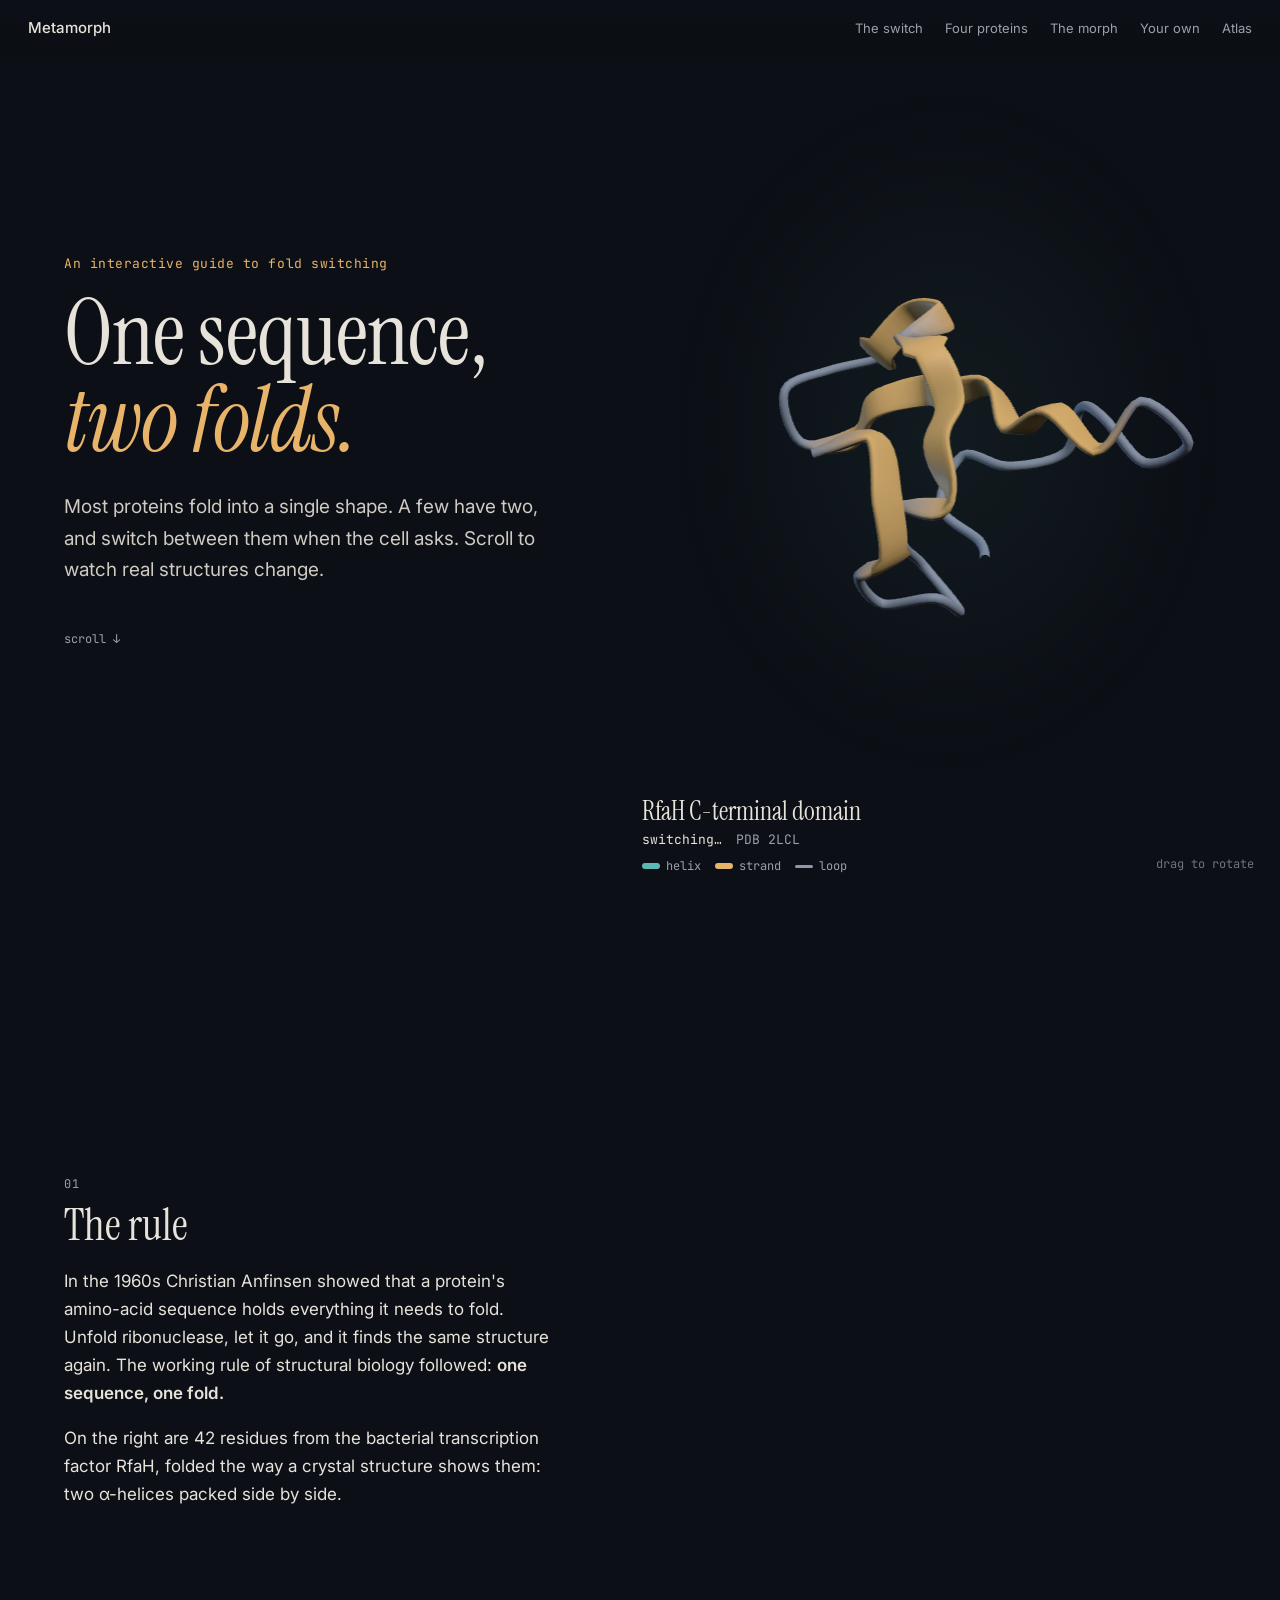
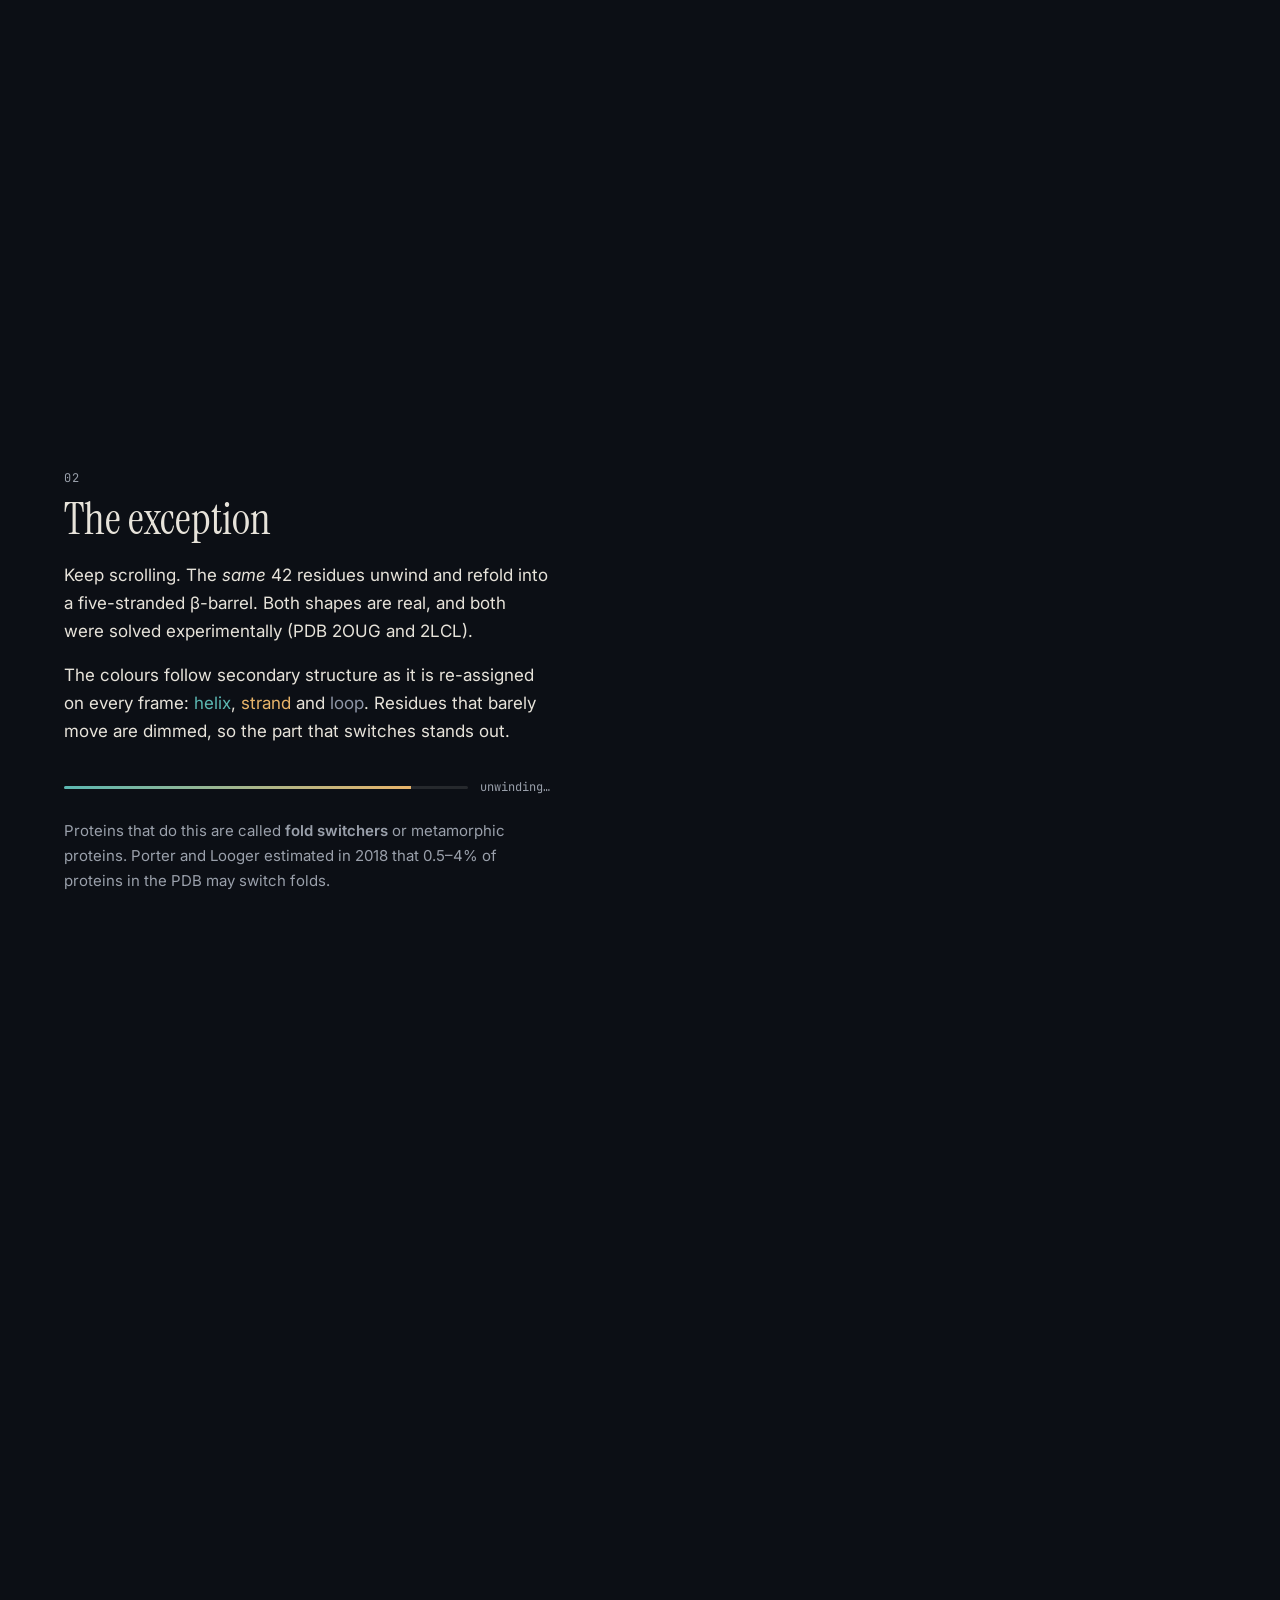
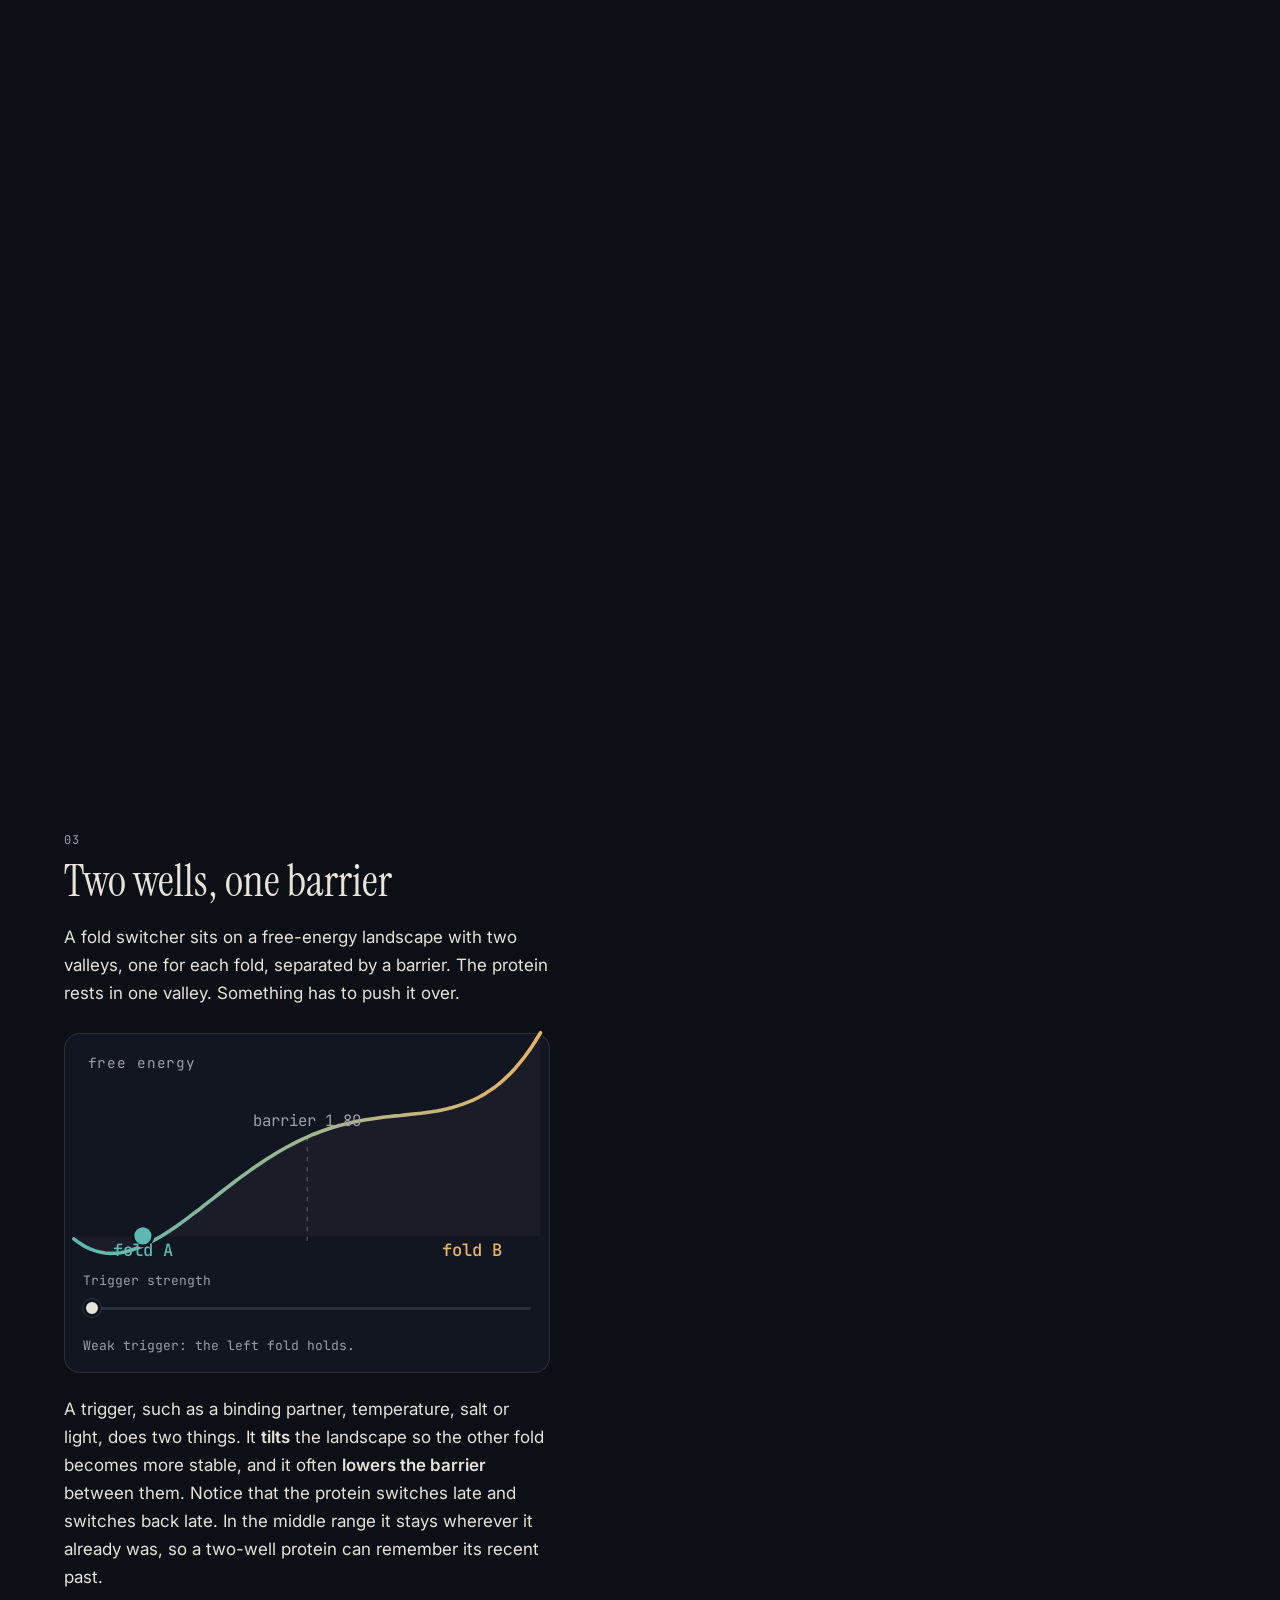
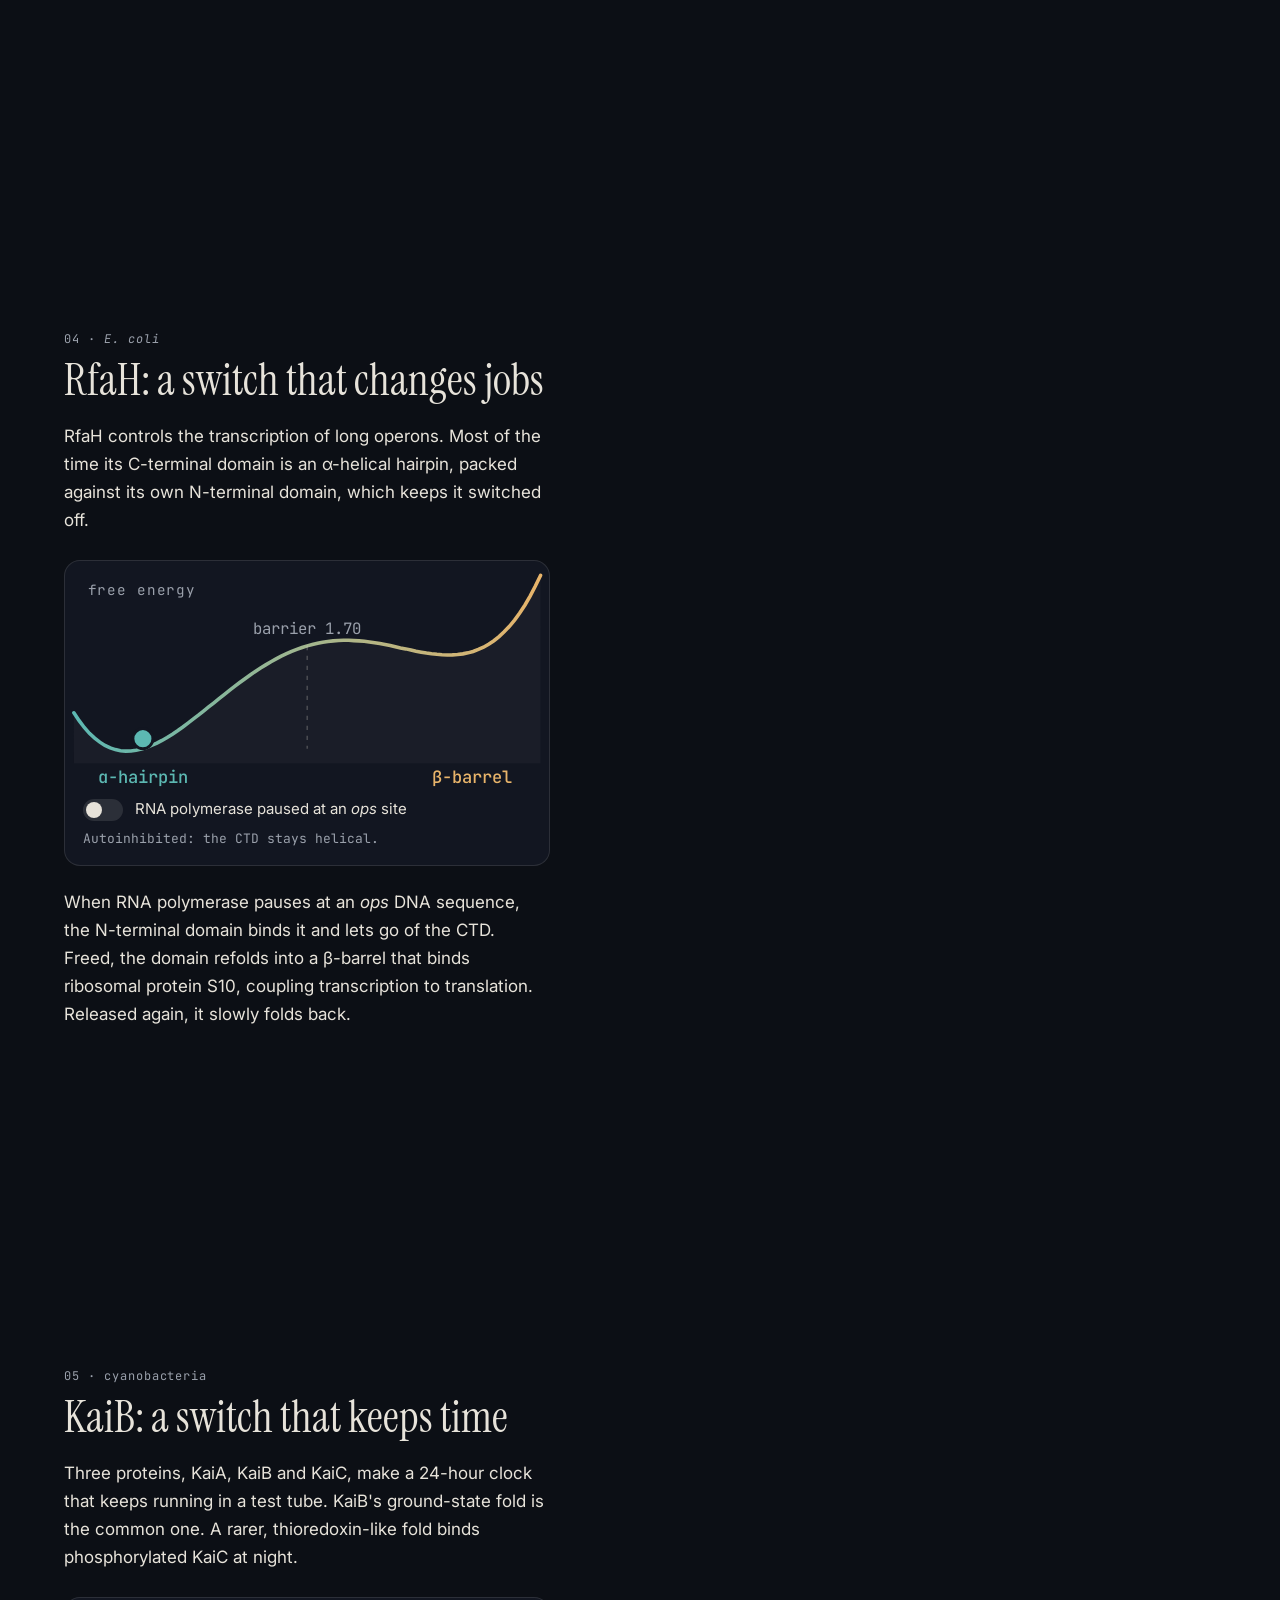
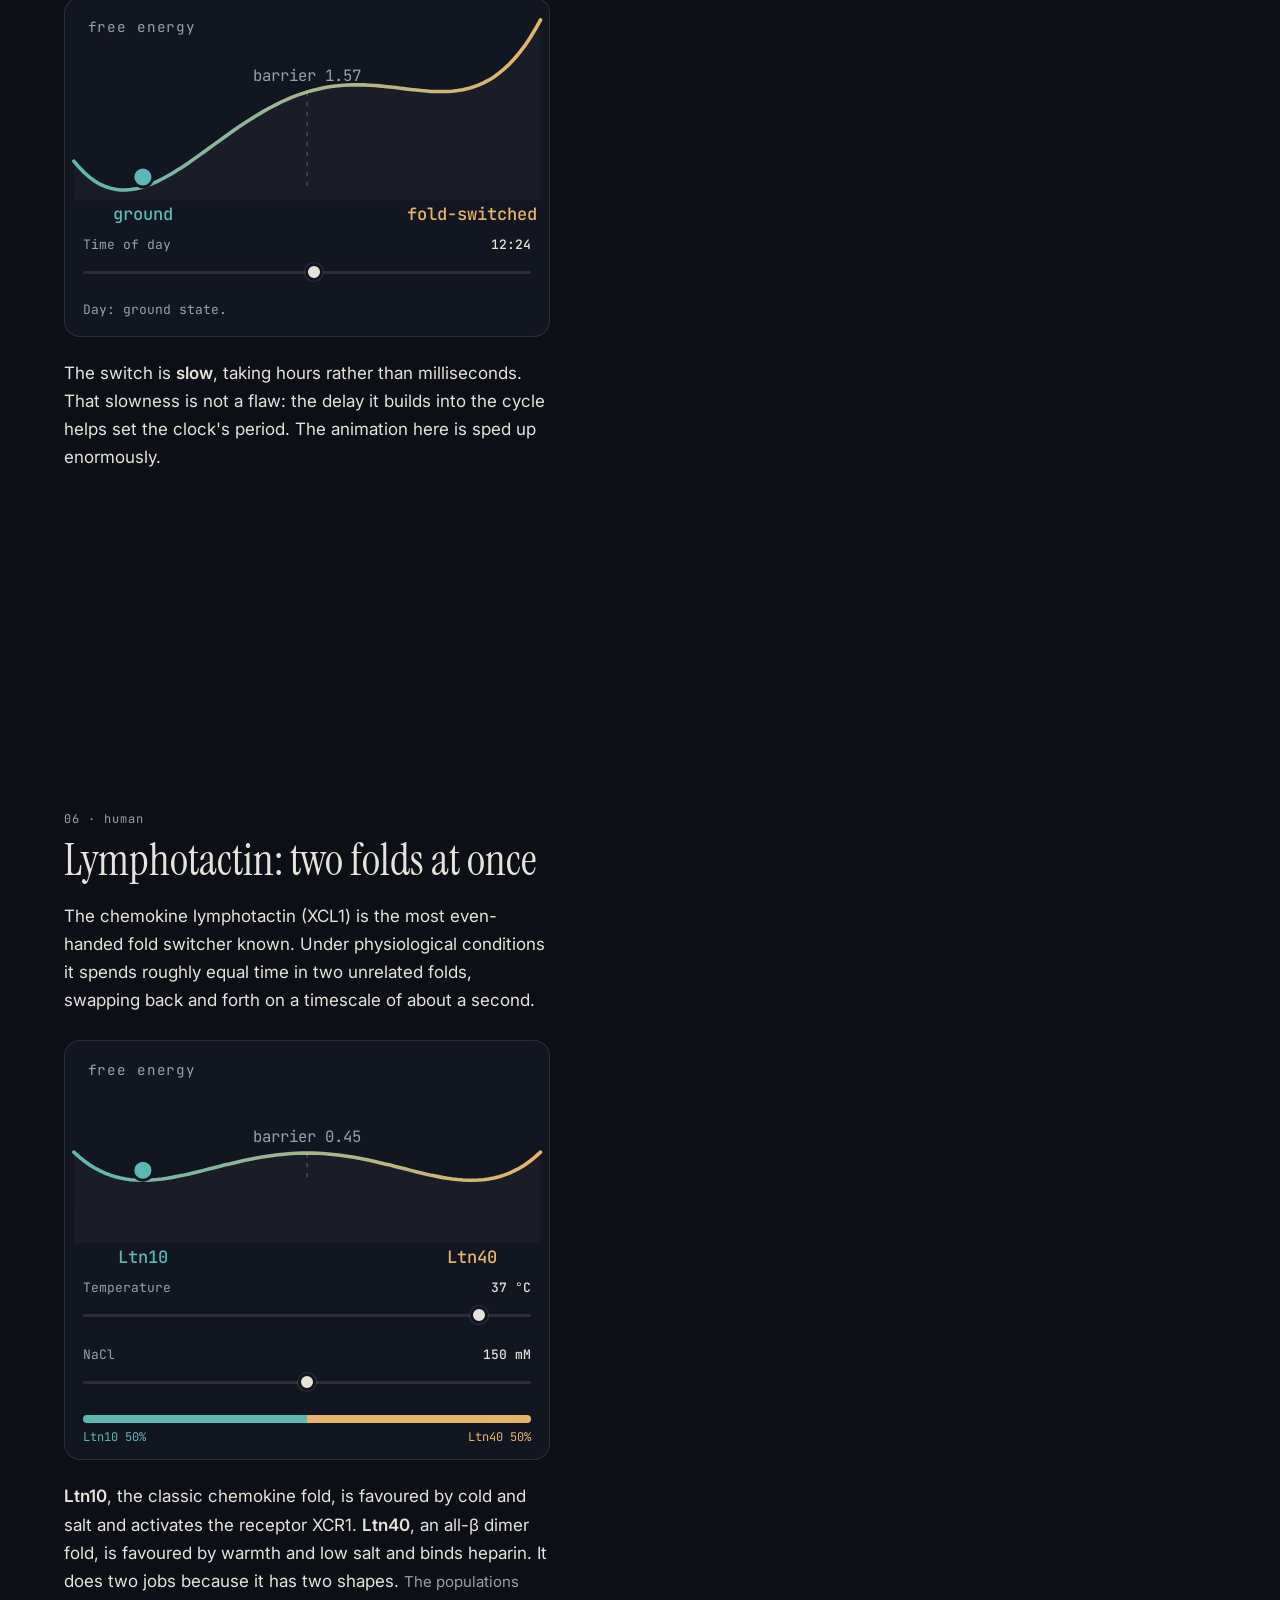
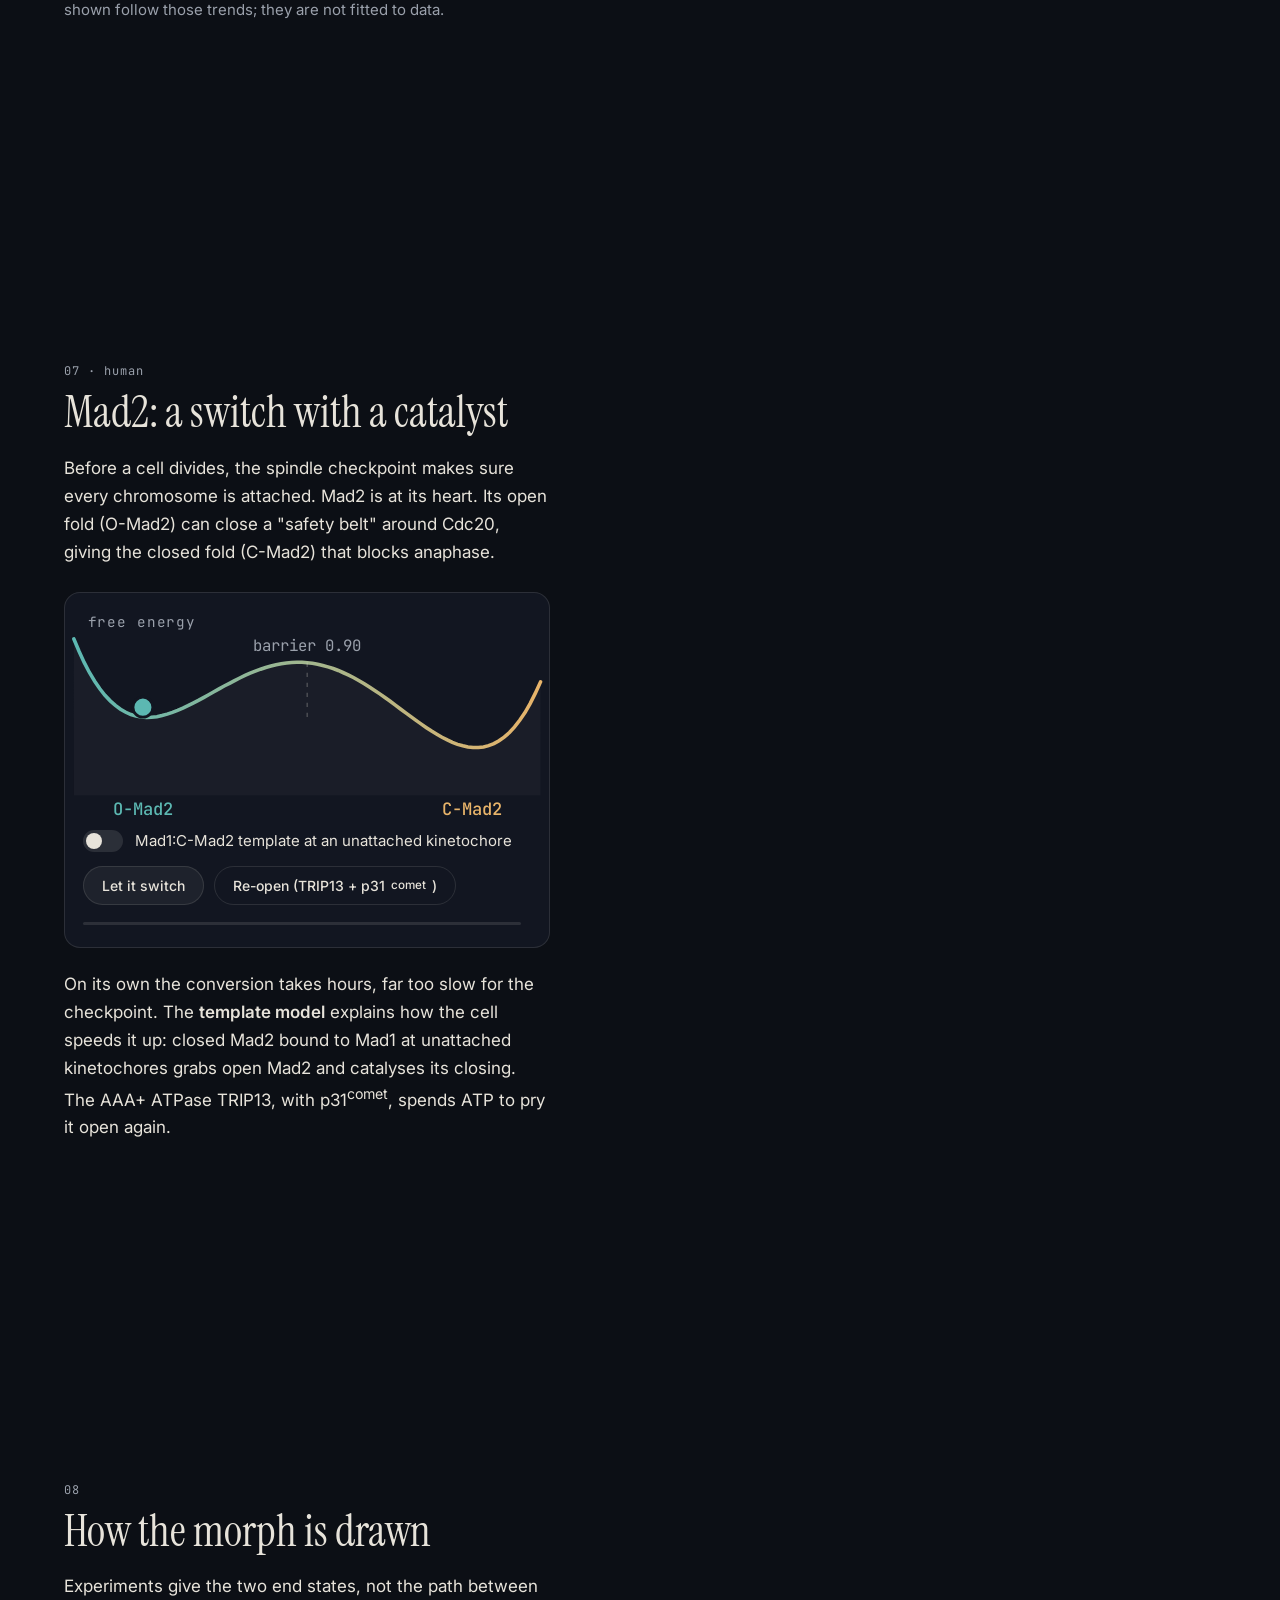
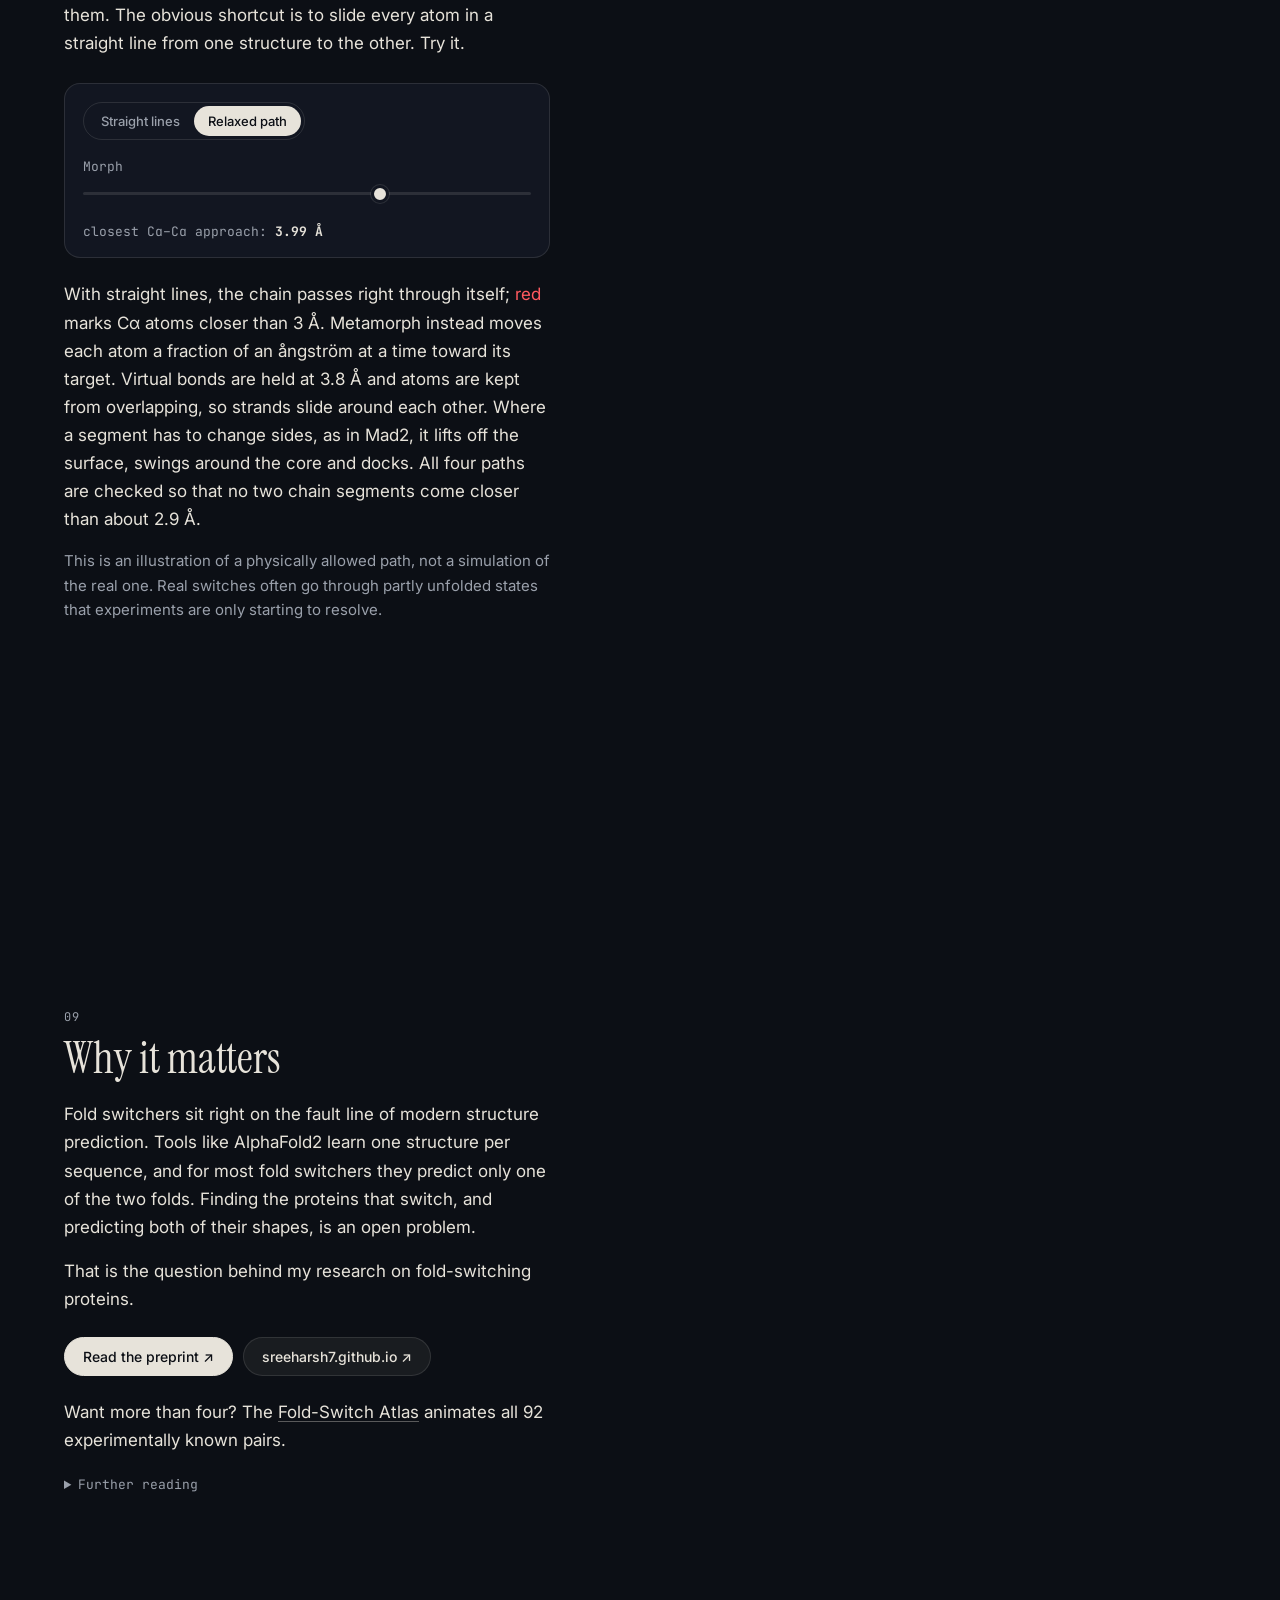
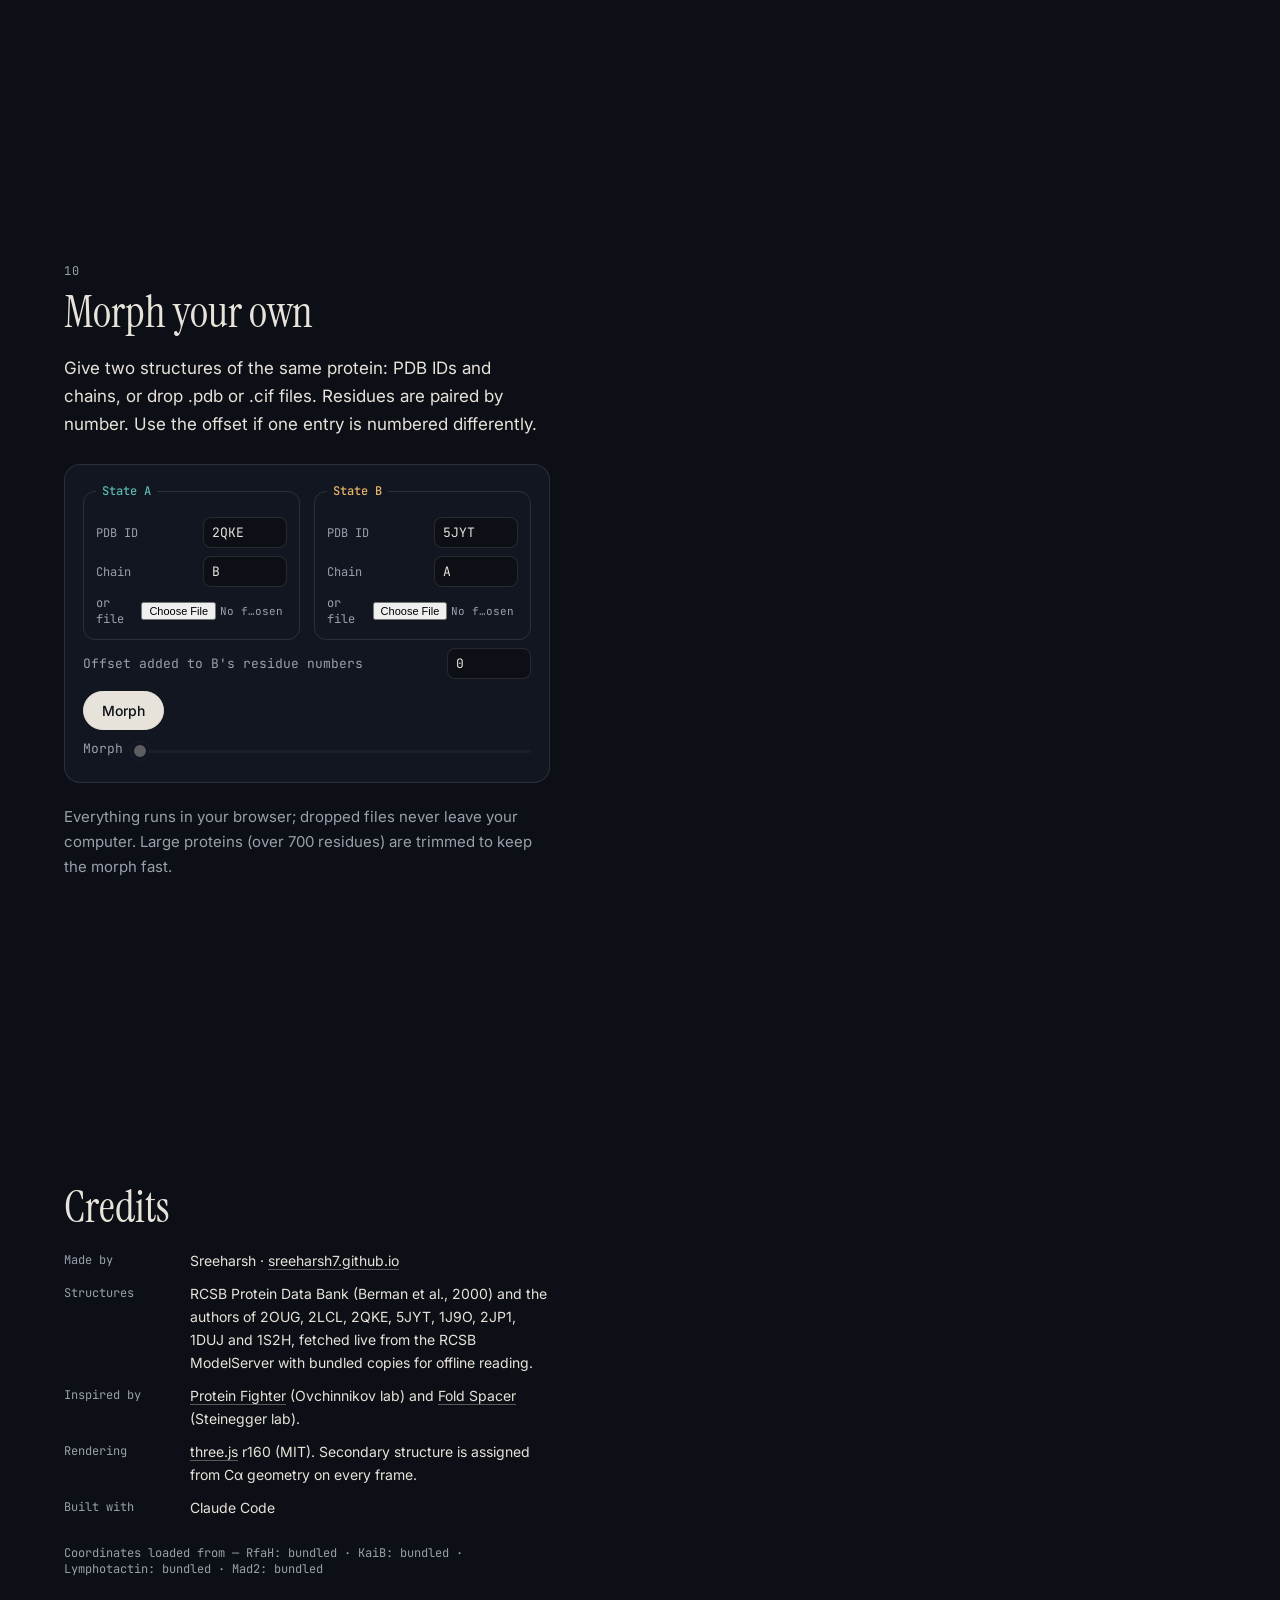
==== commit c03bb21a: "Add the Fold-Switch Atlas: 92 known fold-switching pairs, animated A searchable database page of eve" ====
--- a/index.html
+++ b/index.html
@@ -26,6 +26,7 @@
     <a href="#rfah">Four proteins</a>
     <a href="#drawing">The morph</a>
     <a href="#yours">Your own</a>
+    <a href="atlas.html">Atlas</a>
   </nav>
 </header>
 
@@ -150,6 +151,7 @@
         <a class="btn primary" href="https://www.biorxiv.org/content/10.64898/2026.08.16.745091v1" target="_blank" rel="noopener">Read the preprint ↗</a>
         <a class="btn" href="https://sreeharsh7.github.io" target="_blank" rel="noopener">sreeharsh7.github.io ↗</a>
       </div>
+      <p>Want more than four? The <a href="atlas.html">Fold-Switch Atlas</a> animates all 92 experimentally known pairs.</p>
       <details class="refs">
         <summary>Further reading</summary>
         <ul>
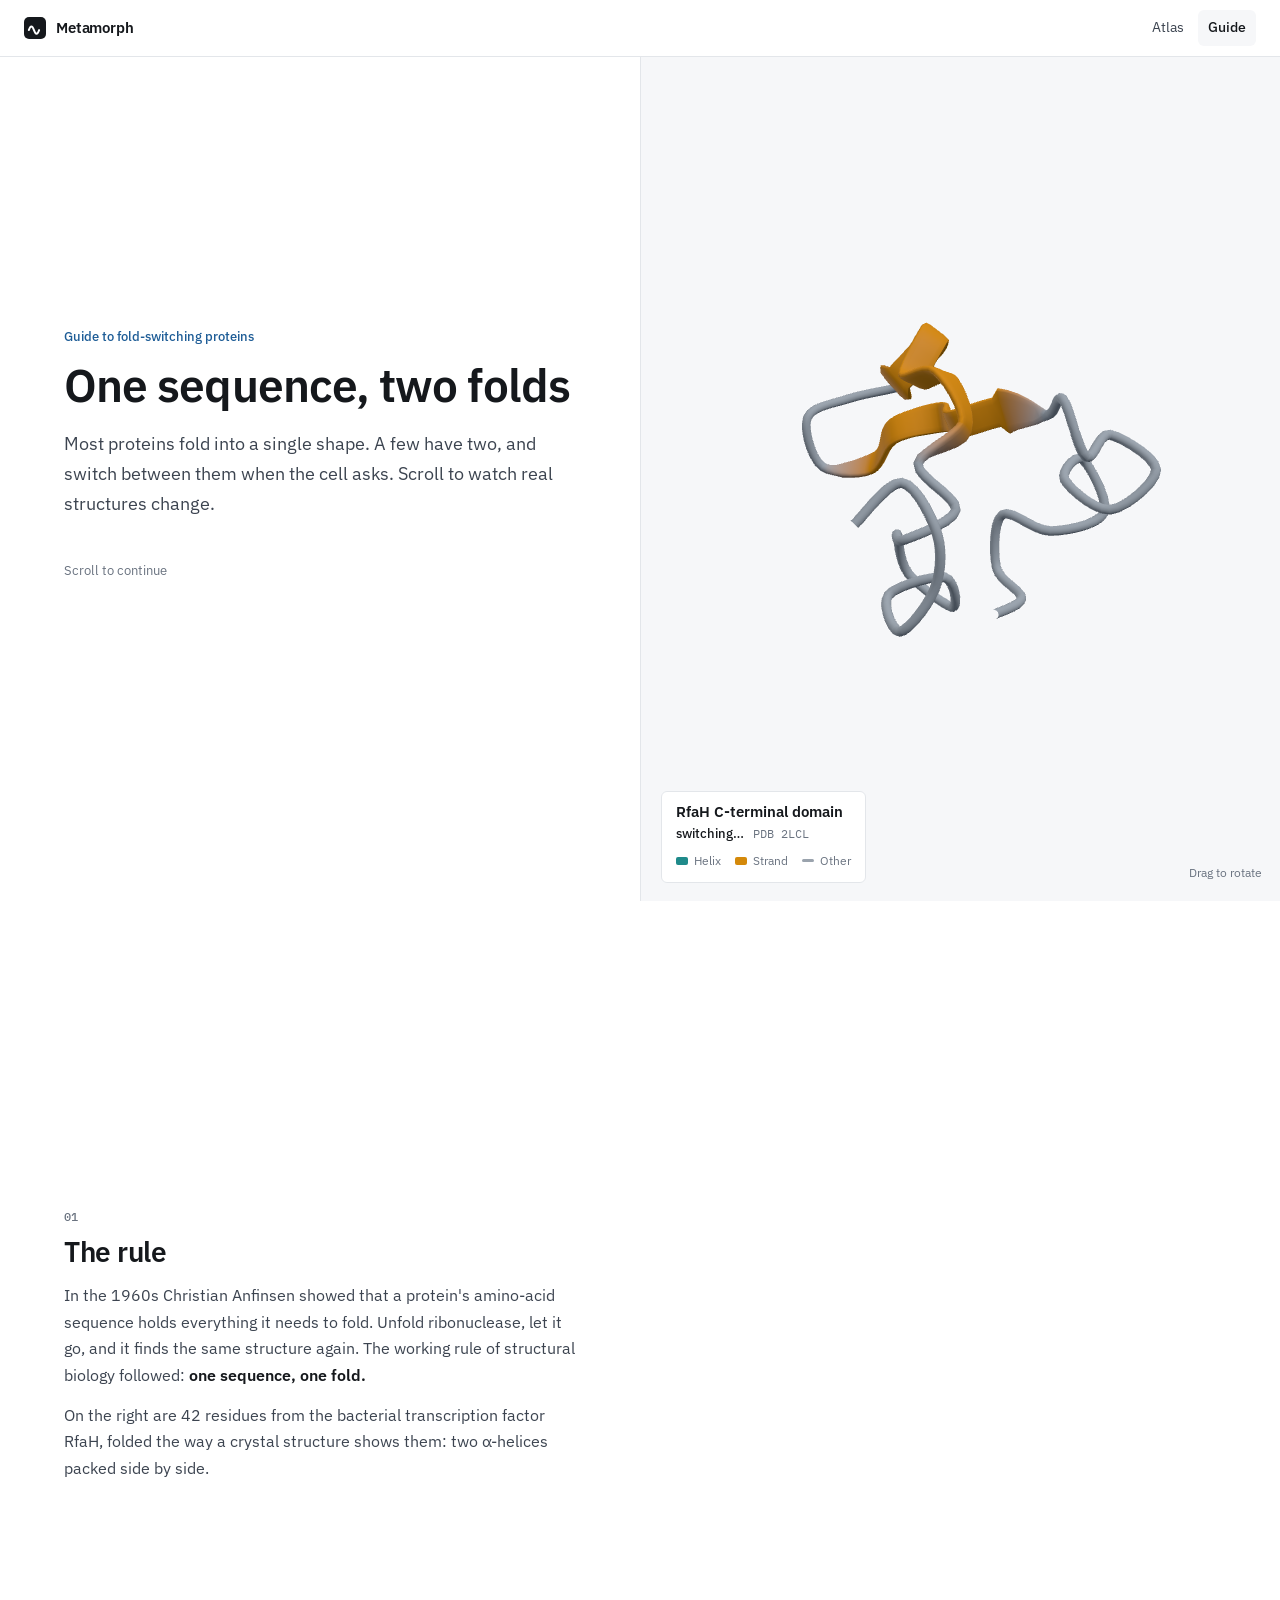
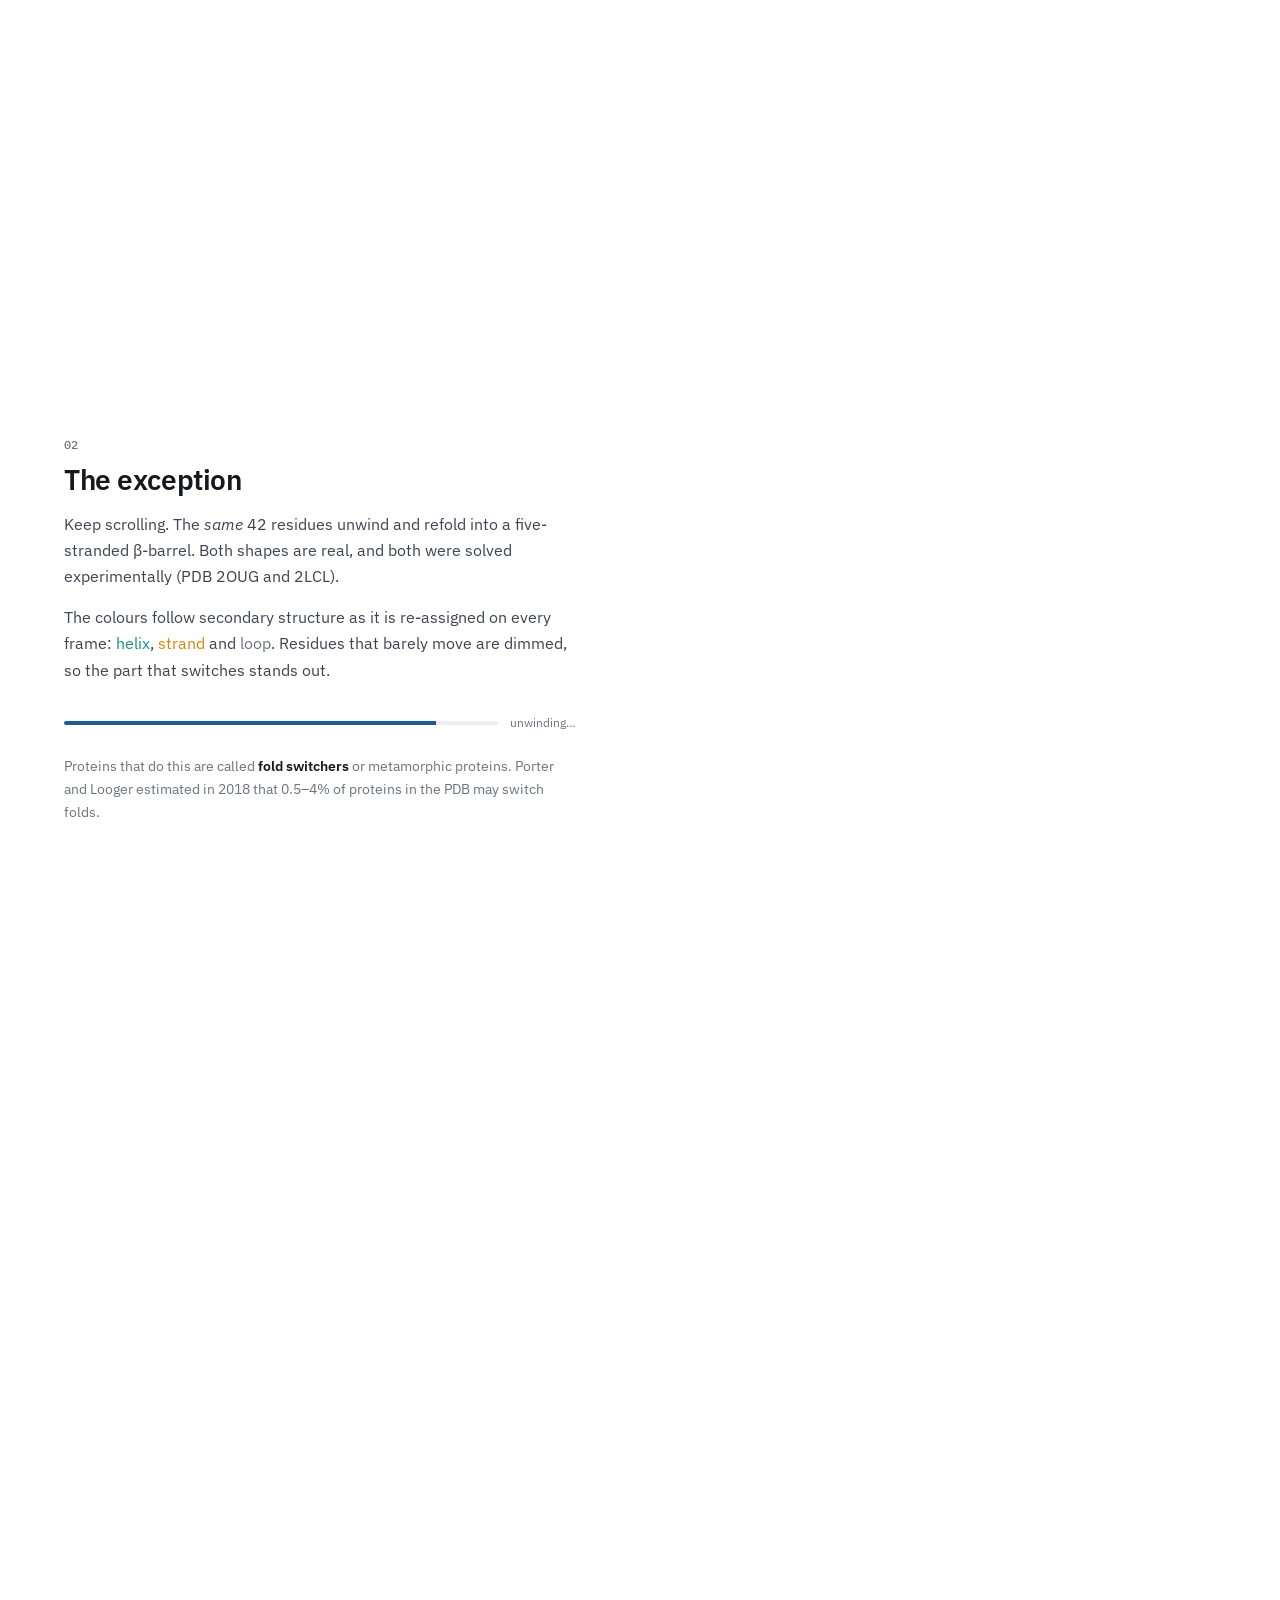
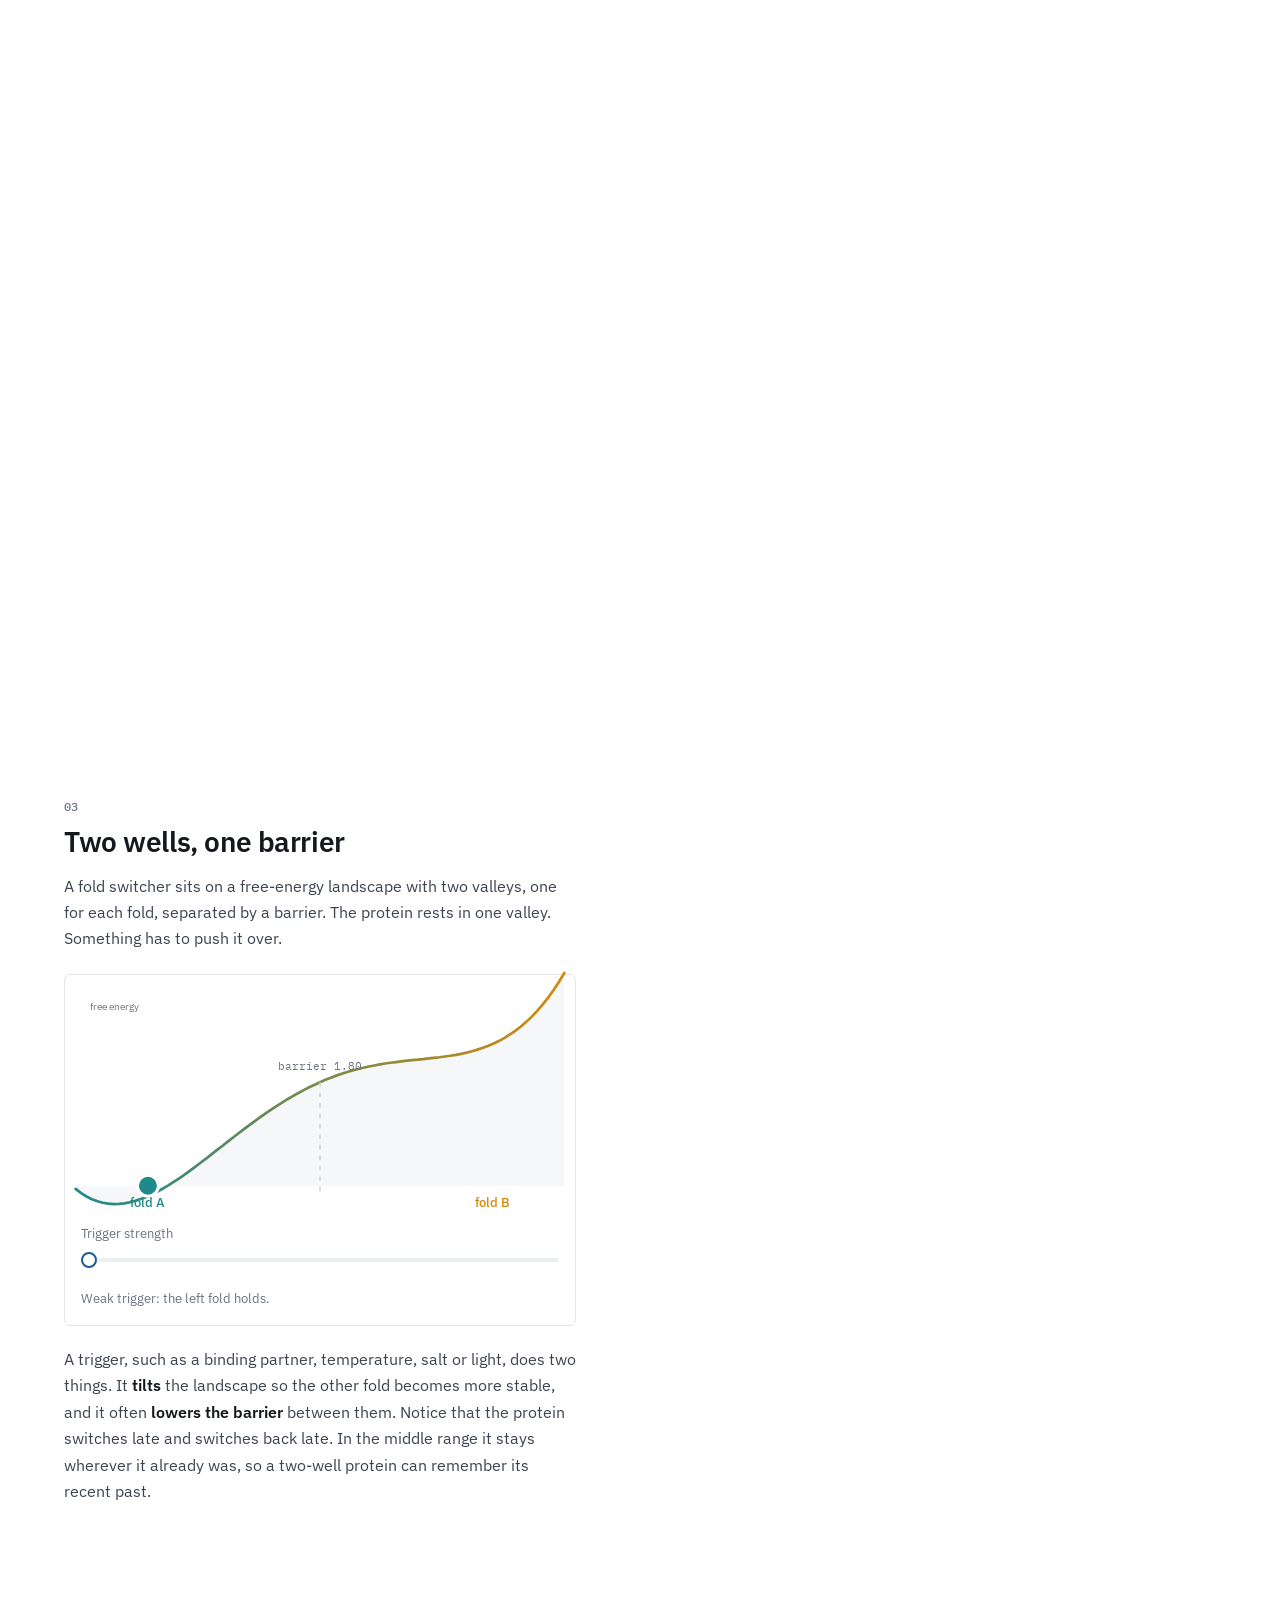
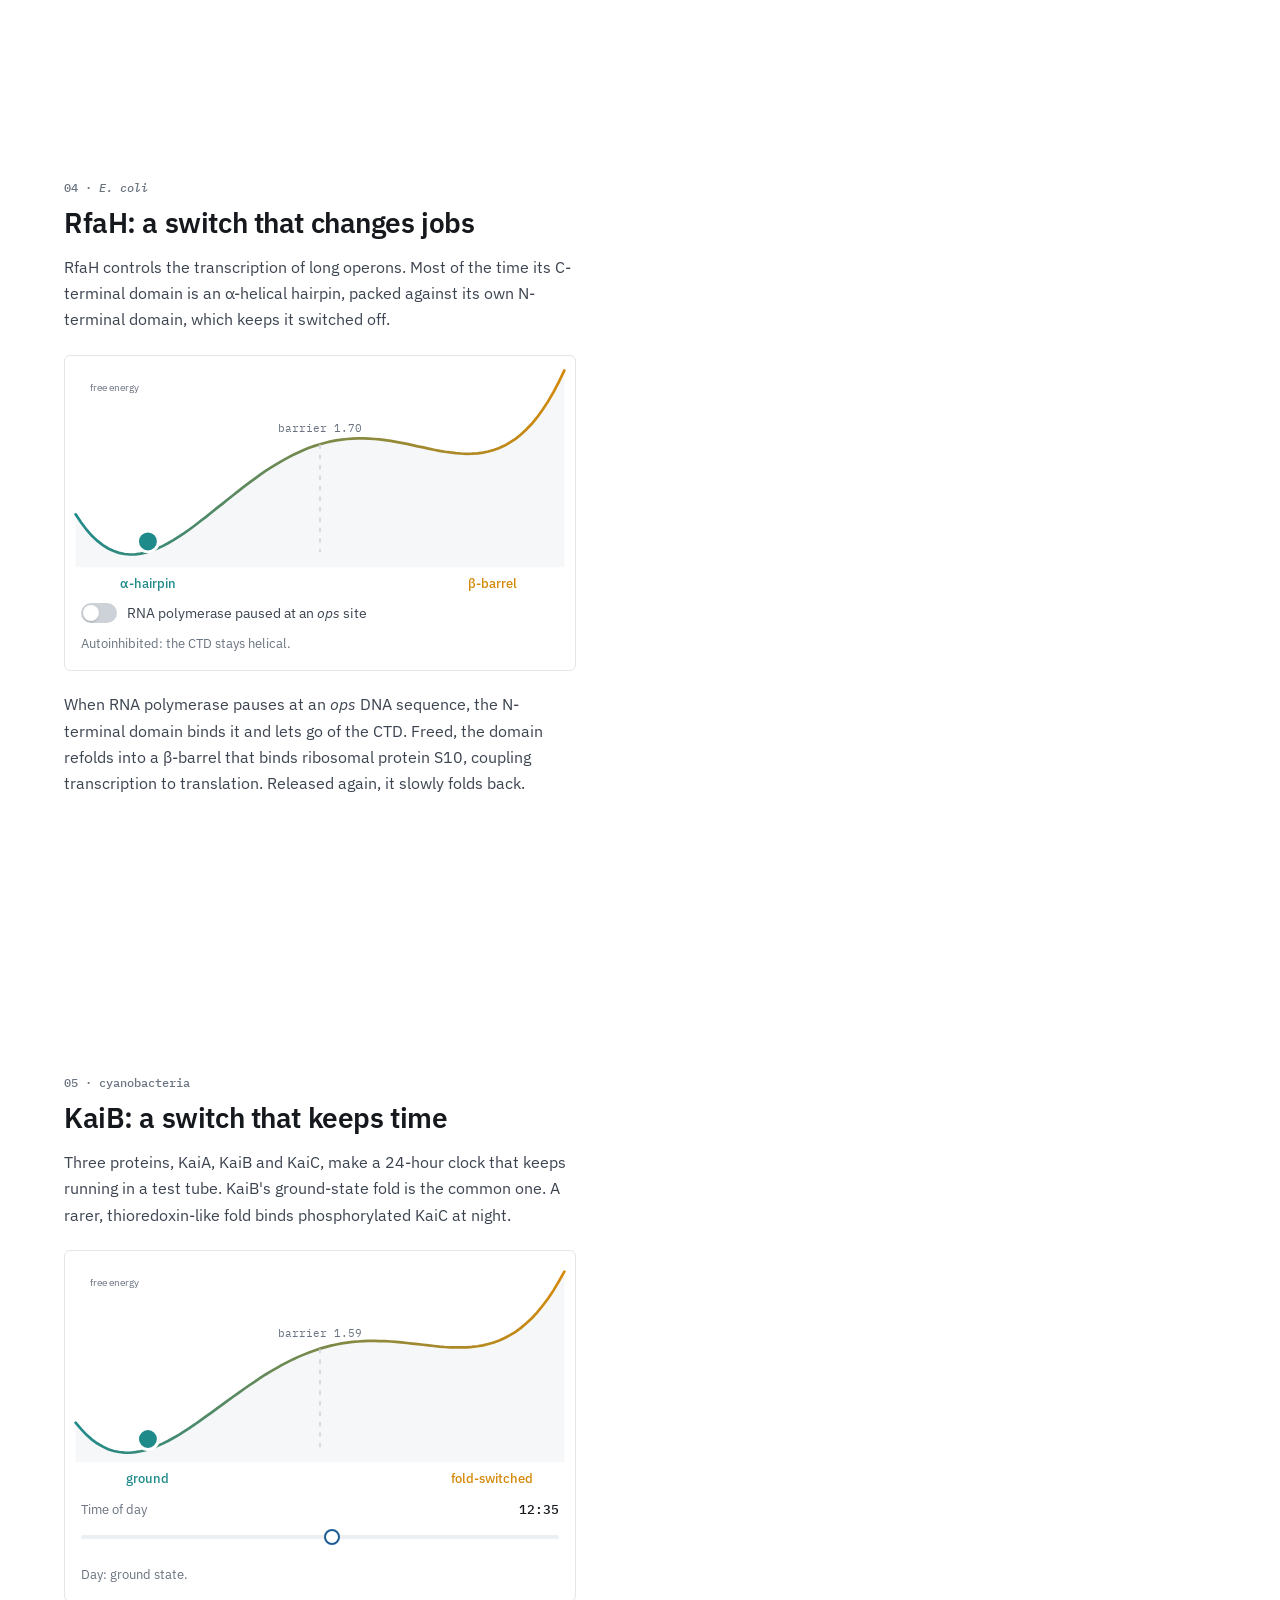
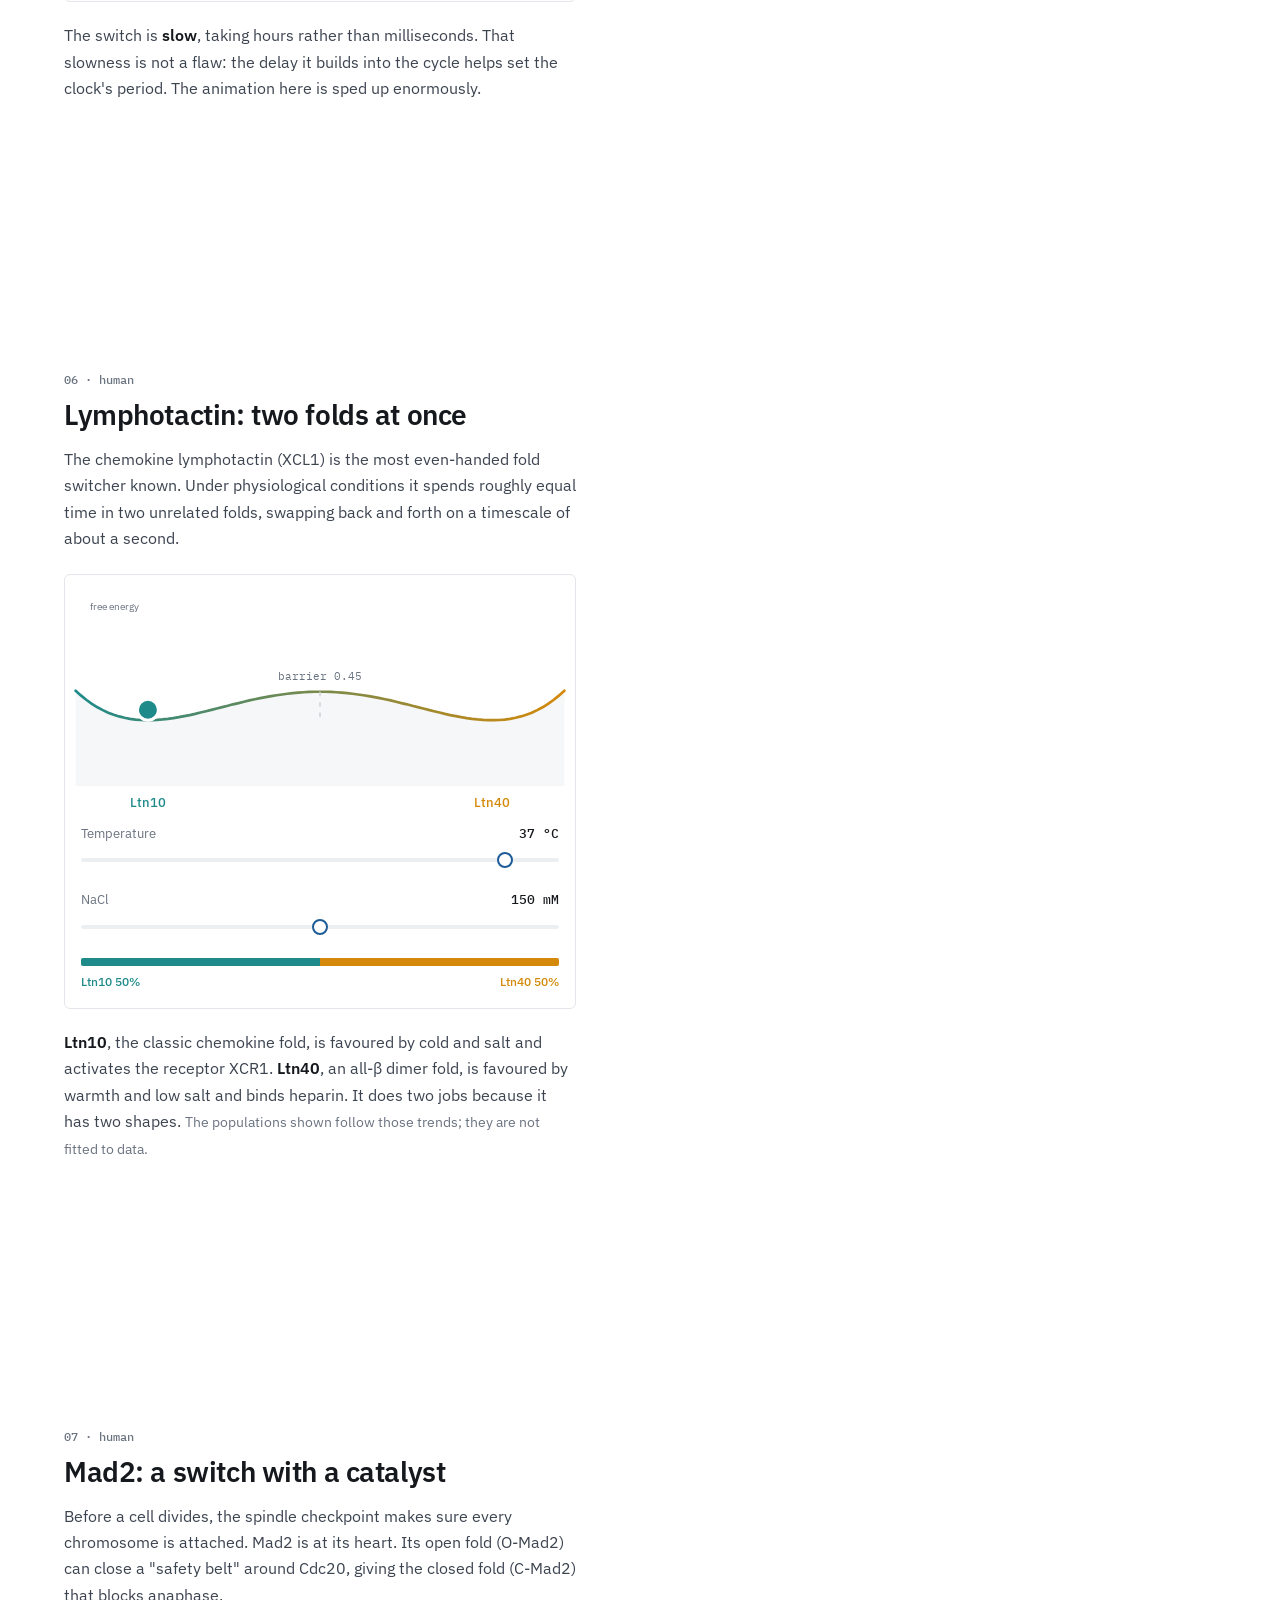
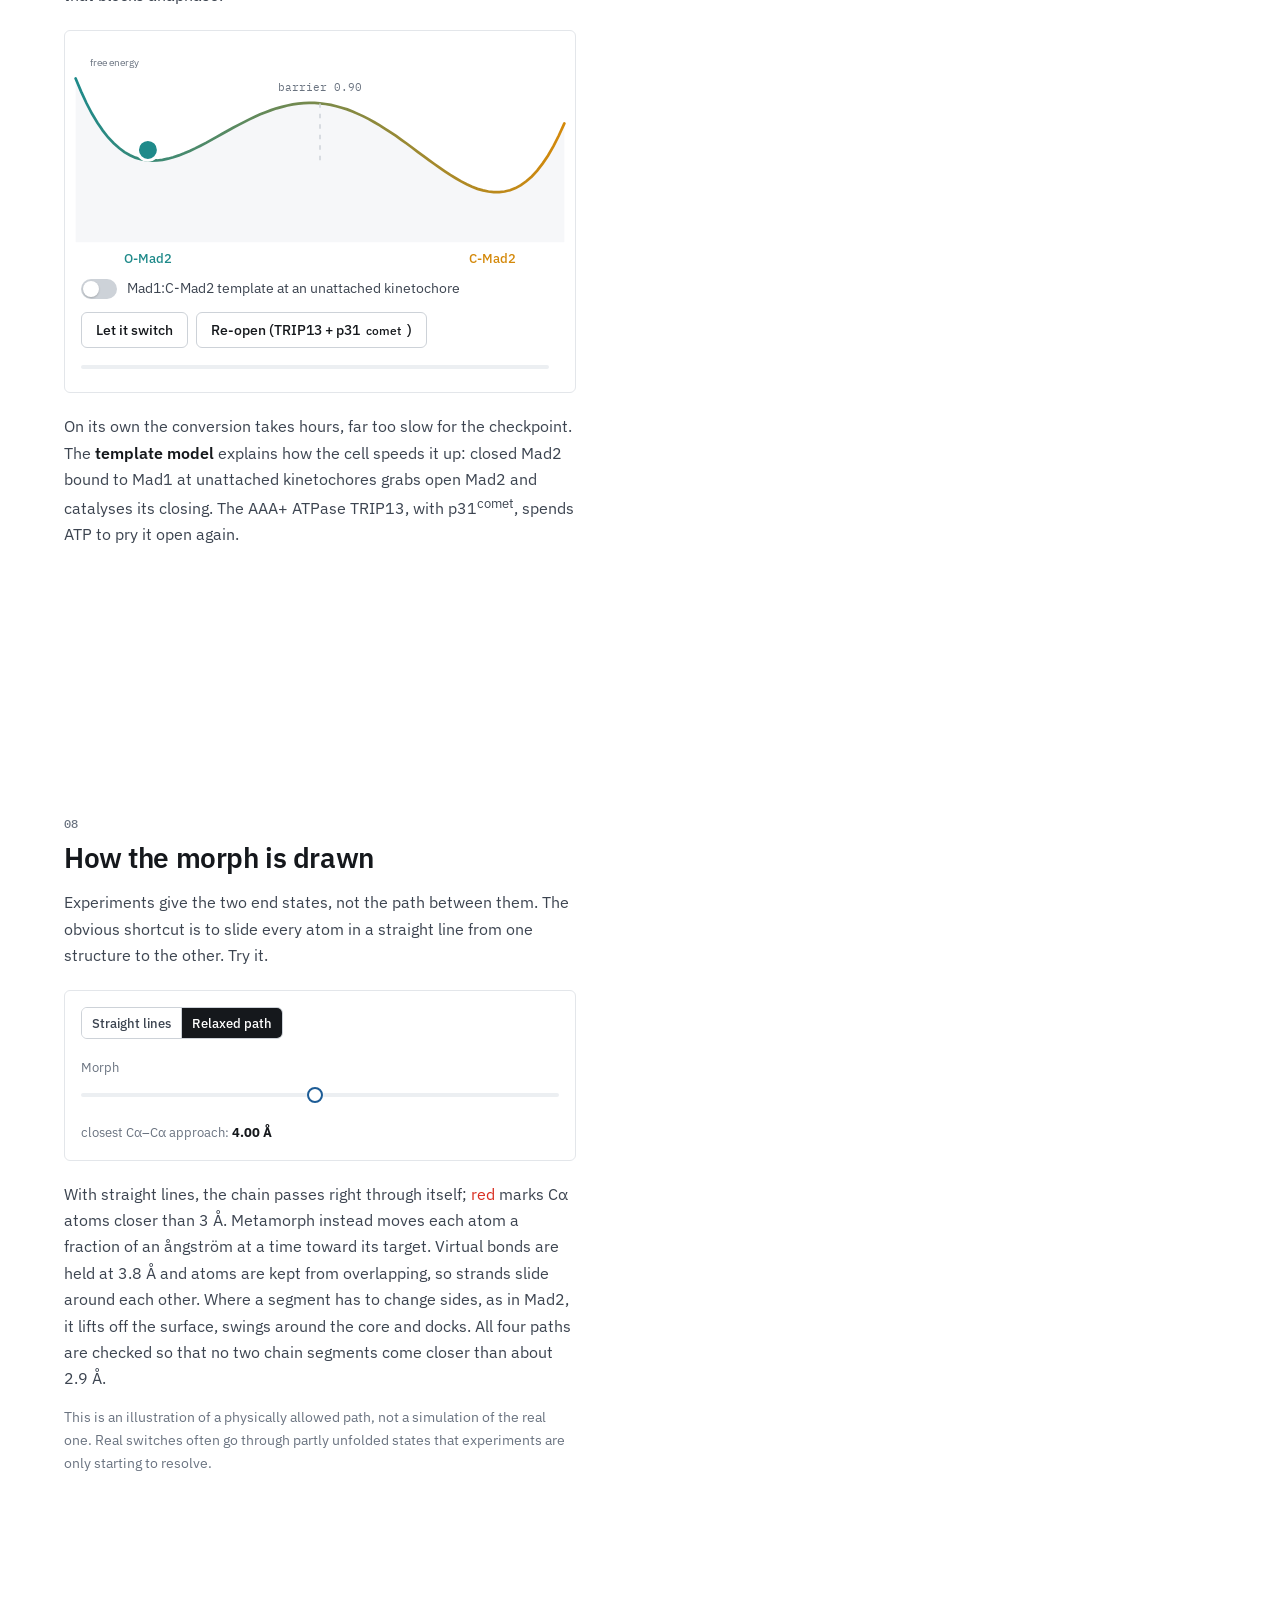
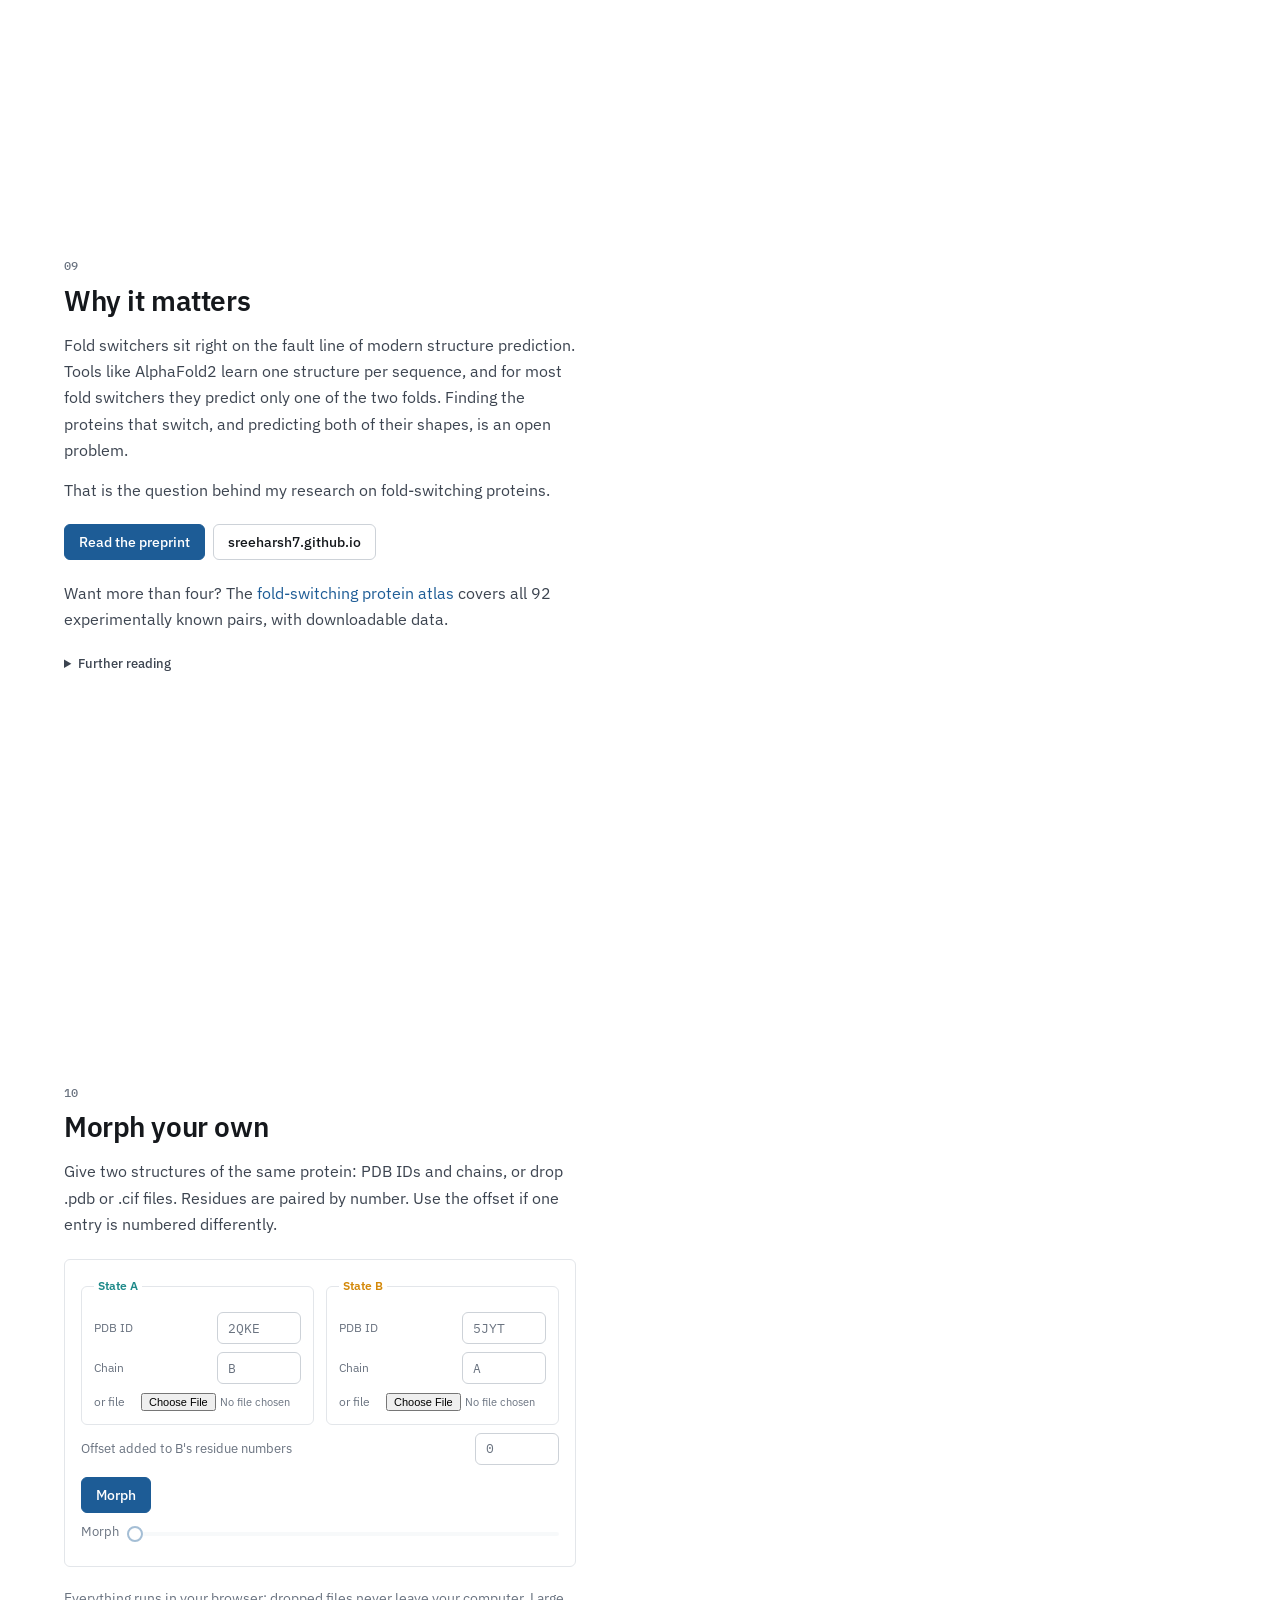
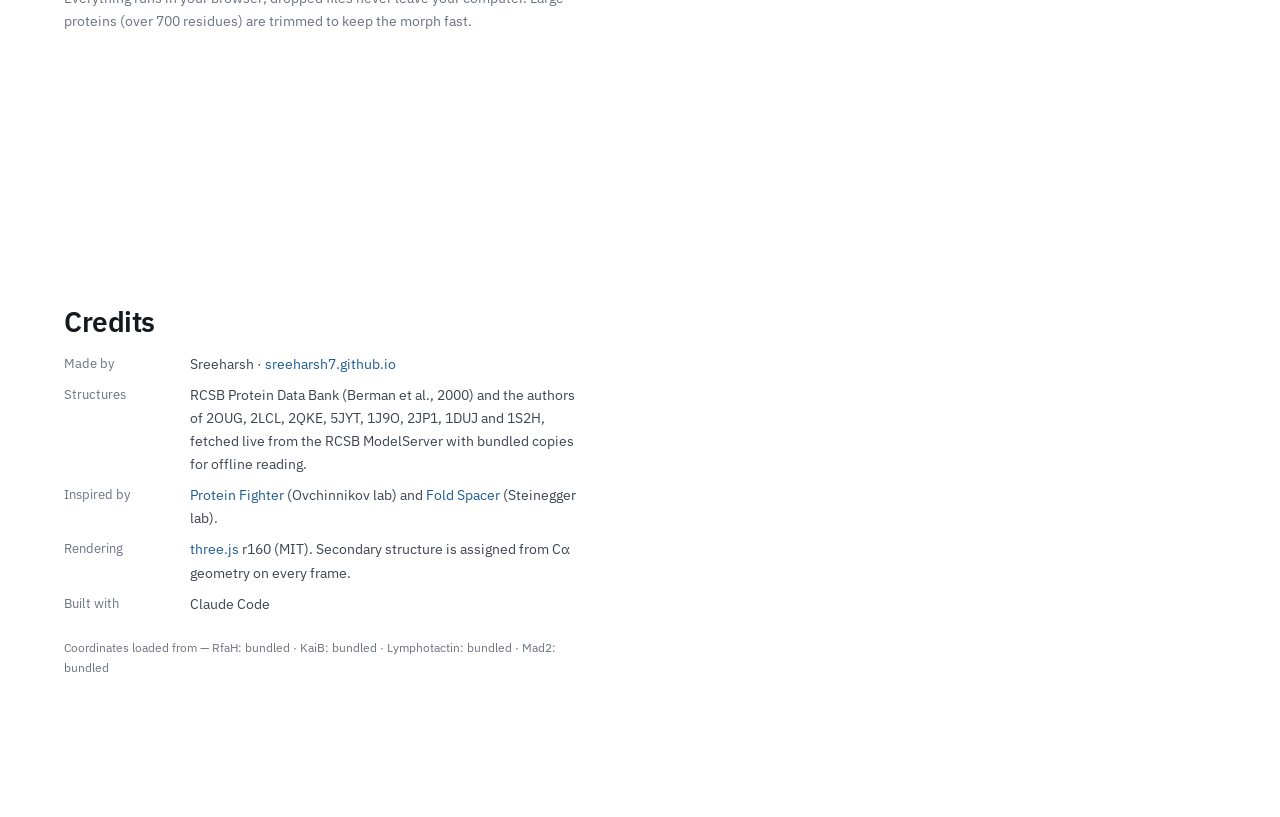
==== commit 3e1200ce: "Redesign the atlas as a public dataset page and restyle the guide Light, data-first design shared by" ====
--- a/index.html
+++ b/index.html
@@ -3,31 +3,31 @@
 <head>
 <meta charset="utf-8">
 <meta name="viewport" content="width=device-width, initial-scale=1, viewport-fit=cover">
-<title>Metamorph</title>
+<title>Fold Switching Guide</title>
 <meta name="description" content="One sequence, two folds. An interactive guide to fold-switching proteins, drawn from real PDB structures.">
-<meta name="theme-color" content="#0c0f15">
+<meta name="theme-color" content="#ffffff">
 <meta property="og:title" content="Metamorph: one sequence, two folds">
 <meta property="og:description" content="An interactive guide to fold-switching proteins: RfaH, KaiB, lymphotactin and Mad2, morphing between their real structures.">
 <meta property="og:type" content="website">
-<link rel="icon" href="data:image/svg+xml,%3Csvg xmlns='http://www.w3.org/2000/svg' viewBox='0 0 64 64'%3E%3Crect width='64' height='64' rx='14' fill='%230c0f15'/%3E%3Cpath d='M10 38c5-16 10-16 15 0s10 16 15 0' fill='none' stroke='%235cb8b2' stroke-width='6' stroke-linecap='round'/%3E%3Cpath d='M42 20h12l-6 8z' fill='%23e8b46a'/%3E%3Crect x='44' y='28' width='8' height='18' rx='2' fill='%23e8b46a'/%3E%3C/svg%3E">
+<link rel="icon" href="data:image/svg+xml,%3Csvg xmlns='http://www.w3.org/2000/svg' viewBox='0 0 32 32'%3E%3Crect width='32' height='32' rx='6' fill='%2315181c'/%3E%3Cpath d='M7 19c2.5-7 5-7 7.5 0s5 7 7.5 0' fill='none' stroke='%23ffffff' stroke-width='2.6' stroke-linecap='round'/%3E%3C/svg%3E">
 <link rel="preconnect" href="https://fonts.googleapis.com">
 <link rel="preconnect" href="https://fonts.gstatic.com" crossorigin>
-<link href="https://fonts.googleapis.com/css2?family=Instrument+Serif:ital@0;1&family=Inter:wght@400;500;600&family=JetBrains+Mono:wght@400;500&display=swap" rel="stylesheet">
+<link href="https://fonts.googleapis.com/css2?family=IBM+Plex+Mono:wght@400;500&family=IBM+Plex+Sans:wght@400;500;600&display=swap" rel="stylesheet">
+<link rel="stylesheet" href="css/base.css">
 <link rel="stylesheet" href="css/style.css">
 <script type="importmap">
 { "imports": { "three": "./vendor/three/build/three.module.min.js" } }
 </script>
 </head>
 <body>
-<header class="topbar">
-  <a class="brand" href="#top">Metamorph</a>
-  <nav class="toc" aria-label="Sections">
-    <a href="#exception">The switch</a>
-    <a href="#rfah">Four proteins</a>
-    <a href="#drawing">The morph</a>
-    <a href="#yours">Your own</a>
-    <a href="atlas.html">Atlas</a>
-  </nav>
+<header class="site-header">
+  <div class="header-row header-full">
+    <a class="brand" href="atlas.html"><span class="mark" aria-hidden="true"></span>Metamorph</a>
+    <nav class="nav" aria-label="Main">
+      <a href="atlas.html">Atlas</a>
+      <a href="index.html" aria-current="page">Guide</a>
+    </nav>
+  </div>
 </header>
 
 <div class="layout">
@@ -38,17 +38,17 @@
     <div class="stage-caption">
       <div class="cap-name" id="capName">RfaH C-terminal domain</div>
       <div class="cap-state"><span id="capState">α-helical hairpin</span> <span class="cap-pdb" id="capPdb">PDB 2OUG</span></div>
-      <div class="legend"><i class="lg helix"></i>helix <i class="lg strand"></i>strand <i class="lg coil"></i>loop</div>
+      <div class="legend"><i class="lg helix"></i>Helix <i class="lg strand"></i>Strand <i class="lg coil"></i>Other</div>
     </div>
-    <div class="stage-hint">drag to rotate</div>
+    <div class="stage-hint">Drag to rotate</div>
   </aside>
 
   <main class="essay" id="top">
     <section class="step hero" data-step="hero">
-      <p class="kicker">An interactive guide to fold switching</p>
-      <h1>One sequence,<br><em>two folds.</em></h1>
+      <p class="kicker">Guide to fold-switching proteins</p>
+      <h1>One sequence, two folds</h1>
       <p class="lede">Most proteins fold into a single shape. A few have two, and switch between them when the cell asks. Scroll to watch real structures change.</p>
-      <p class="scroll-cue" aria-hidden="true">scroll ↓</p>
+      <p class="scroll-cue" aria-hidden="true">Scroll to continue</p>
     </section>
 
     <section class="step" data-step="rule">
@@ -148,10 +148,10 @@
       <p>Fold switchers sit right on the fault line of modern structure prediction. Tools like AlphaFold2 learn one structure per sequence, and for most fold switchers they predict only one of the two folds. Finding the proteins that switch, and predicting both of their shapes, is an open problem.</p>
       <p>That is the question behind my research on fold-switching proteins.</p>
       <div class="links">
-        <a class="btn primary" href="https://www.biorxiv.org/content/10.64898/2026.08.16.745091v1" target="_blank" rel="noopener">Read the preprint ↗</a>
-        <a class="btn" href="https://sreeharsh7.github.io" target="_blank" rel="noopener">sreeharsh7.github.io ↗</a>
-      </div>
-      <p>Want more than four? The <a href="atlas.html">Fold-Switch Atlas</a> animates all 92 experimentally known pairs.</p>
+        <a class="btn primary" href="https://www.biorxiv.org/content/10.64898/2026.08.16.745091v1" target="_blank" rel="noopener">Read the preprint</a>
+        <a class="btn" href="https://sreeharsh7.github.io" target="_blank" rel="noopener">sreeharsh7.github.io</a>
+      </div>
+      <p>Want more than four? The <a href="atlas.html">fold-switching protein atlas</a> covers all 92 experimentally known pairs, with downloadable data.</p>
       <details class="refs">
         <summary>Further reading</summary>
         <ul>
--- a/css/base.css
+++ b/css/base.css
@@ -0,0 +1,85 @@
+/* Shared tokens and components for every Metamorph page */
+:root {
+  --bg: #ffffff;
+  --bg-2: #f6f7f9;
+  --bg-3: #eceff2;
+  --line: #e3e6ea;
+  --line-2: #cdd2d8;
+  --text: #15181c;
+  --text-2: #3c4450;
+  --muted: #6a7380;
+  --accent: #1d5c96;
+  --accent-2: #174b7b;
+  --accent-weak: #eaf1f8;
+  --helix: #1f8a8a;
+  --strand: #d4890a;
+  --coil: #9aa3ad;
+  --clash: #d92d20;
+  --sans: "IBM Plex Sans", system-ui, -apple-system, "Segoe UI", sans-serif;
+  --mono: "IBM Plex Mono", ui-monospace, SFMono-Regular, Menlo, monospace;
+  --radius: 6px;
+  --wrap: 1320px;
+}
+* { box-sizing: border-box; }
+html { -webkit-text-size-adjust: 100%; }
+body { margin: 0; background: var(--bg); color: var(--text); font: 400 15px/1.55 var(--sans); -webkit-font-smoothing: antialiased; font-feature-settings: "tnum" 1; }
+a { color: var(--accent); text-decoration: none; }
+a:hover { text-decoration: underline; text-underline-offset: 2px; }
+code { font: 400 0.92em var(--mono); background: var(--bg-2); border: 1px solid var(--line); border-radius: 4px; padding: 0 4px; }
+.sr { position: absolute; width: 1px; height: 1px; overflow: hidden; clip: rect(0 0 0 0); white-space: nowrap; }
+.wrap { max-width: var(--wrap); margin: 0 auto; padding: 0 24px; }
+:focus-visible { outline: 2px solid var(--accent); outline-offset: 2px; }
+
+/* header / footer */
+.site-header { position: sticky; top: 0; z-index: 30; background: rgba(255, 255, 255, 0.96); border-bottom: 1px solid var(--line); backdrop-filter: saturate(1.4) blur(6px); }
+.header-row { display: flex; align-items: center; justify-content: space-between; height: 56px; gap: 16px; }
+.brand { display: inline-flex; align-items: center; gap: 10px; color: var(--text); font-weight: 600; font-size: 15px; letter-spacing: -0.01em; }
+.brand:hover { text-decoration: none; }
+.mark { width: 22px; height: 22px; border-radius: 5px; background: var(--text) url("data:image/svg+xml,%3Csvg xmlns='http://www.w3.org/2000/svg' viewBox='0 0 32 32'%3E%3Cpath d='M7 19c2.5-7 5-7 7.5 0s5 7 7.5 0' fill='none' stroke='%23ffffff' stroke-width='2.8' stroke-linecap='round'/%3E%3C/svg%3E") center / 100% no-repeat; }
+.nav { display: flex; gap: 4px; }
+.nav a { color: var(--text-2); font-size: 14px; padding: 6px 10px; border-radius: var(--radius); }
+.nav a:hover { background: var(--bg-2); text-decoration: none; }
+.nav a[aria-current="page"] { color: var(--text); font-weight: 500; background: var(--bg-2); }
+.site-footer { border-top: 1px solid var(--line); margin-top: 56px; padding: 22px 0 28px; color: var(--muted); font-size: 13px; }
+.footer-row { display: flex; justify-content: space-between; gap: 12px; flex-wrap: wrap; }
+
+/* buttons and inputs */
+.btn { display: inline-flex; align-items: center; justify-content: center; gap: 6px; height: 36px; padding: 0 14px; border-radius: var(--radius); border: 1px solid var(--line-2); background: var(--bg); color: var(--text); font: 500 14px var(--sans); cursor: pointer; white-space: nowrap; }
+.btn:hover { background: var(--bg-2); text-decoration: none; }
+.btn.primary { background: var(--accent); border-color: var(--accent); color: #fff; }
+.btn.primary:hover { background: var(--accent-2); border-color: var(--accent-2); }
+.btn.plain { border-color: transparent; color: var(--accent); padding: 0 8px; }
+.btn.plain:hover { background: var(--accent-weak); }
+.btn.small { height: 30px; padding: 0 10px; font-size: 13px; }
+.btn:disabled { opacity: 0.5; cursor: default; }
+input, select { font: inherit; color: inherit; }
+input[type=search], input:not([type]), input[type=number], select { height: 36px; border: 1px solid var(--line-2); border-radius: var(--radius); background: var(--bg); padding: 0 10px; font-size: 14px; }
+input:focus-visible, select:focus-visible { outline: 2px solid var(--accent); outline-offset: -1px; border-color: var(--accent); }
+
+input[type=range] { -webkit-appearance: none; appearance: none; background: transparent; height: 24px; margin: 0; cursor: pointer; }
+input[type=range]::-webkit-slider-runnable-track { height: 4px; background: var(--bg-3); border-radius: 2px; }
+input[type=range]::-moz-range-track { height: 4px; background: var(--bg-3); border-radius: 2px; }
+input[type=range]::-webkit-slider-thumb { -webkit-appearance: none; width: 16px; height: 16px; margin-top: -6px; border-radius: 50%; background: var(--bg); border: 2px solid var(--accent); }
+input[type=range]::-moz-range-thumb { width: 12px; height: 12px; border-radius: 50%; background: var(--bg); border: 2px solid var(--accent); }
+input[type=range]:disabled { opacity: 0.4; cursor: default; }
+
+.seg { display: inline-flex; border: 1px solid var(--line-2); border-radius: var(--radius); overflow: hidden; flex: 0 0 auto; }
+.seg button { border: 0; background: var(--bg); color: var(--text-2); font: 500 13px var(--sans); padding: 0 10px; height: 30px; cursor: pointer; }
+.seg button + button { border-left: 1px solid var(--line-2); }
+.seg button.on { background: var(--text); color: #fff; }
+
+.legend { display: inline-flex; align-items: center; gap: 6px; font-size: 12px; color: var(--muted); }
+.sw { display: inline-block; width: 12px; height: 8px; border-radius: 2px; margin-left: 6px; }
+.sw:first-child { margin-left: 0; }
+.sw.helix { background: var(--helix); } .sw.strand { background: var(--strand); } .sw.coil { background: var(--coil); height: 3px; }
+.t-helix { color: var(--helix); } .t-strand { color: var(--strand); } .t-coil { color: var(--muted); } .t-clash { color: var(--clash); }
+.status { font-size: 13px; color: var(--muted); }
+.status.err { color: var(--clash); }
+.status.ok { color: #1c7c4a; }
+.spinner { width: 14px; height: 14px; border-radius: 50%; border: 2px solid var(--line-2); border-top-color: var(--accent); animation: spin 0.8s linear infinite; }
+@keyframes spin { to { transform: rotate(360deg); } }
+
+@media (max-width: 720px) {
+  .wrap { padding: 0 16px; }
+  .nav a { padding: 6px 7px; font-size: 13px; }
+}
--- a/css/style.css
+++ b/css/style.css
@@ -1,188 +1,131 @@
-:root {
-  --bg: #0c0f15;
-  --bg-2: #121621;
-  --line: rgba(231, 227, 218, 0.12);
-  --text: #e7e3da;
-  --muted: #9aa0ab;
-  --helix: #5cb8b2;
-  --strand: #e8b46a;
-  --coil: #8f97a8;
-  --clash: #ff5a5f;
-  --serif: "Instrument Serif", Georgia, serif;
-  --sans: Inter, system-ui, -apple-system, "Segoe UI", sans-serif;
-  --mono: "JetBrains Mono", ui-monospace, monospace;
-  --stage-w: 52vw;
-}
-* { box-sizing: border-box; }
+/* Guide: scrolling text on the left, sticky structure viewer on the right.
+   Tokens, header, buttons and inputs come from base.css. */
+:root { --stage-w: 50vw; --head: 56px; }
 html { scroll-behavior: smooth; }
-body { margin: 0; background: var(--bg); color: var(--text); font: 400 17px/1.65 var(--sans); -webkit-font-smoothing: antialiased; }
-a { color: var(--text); text-decoration-color: rgba(231, 227, 218, 0.35); text-underline-offset: 3px; }
-a:hover { text-decoration-color: currentColor; }
-::selection { background: rgba(92, 184, 178, 0.35); }
+body { font-size: 16px; line-height: 1.65; }
+.header-full { padding: 0 24px; }
 
-/* top bar */
-.topbar { position: fixed; top: 0; left: 0; right: 0; z-index: 20; display: flex; align-items: center; justify-content: space-between; padding: 18px 28px; pointer-events: none; background: linear-gradient(var(--bg) 40%, rgba(12, 15, 21, 0)); }
-.topbar a { pointer-events: auto; }
-.brand { font: 500 15px var(--sans); letter-spacing: 0.01em; text-decoration: none; }
-.toc { display: flex; gap: 22px; }
-.toc a { font: 400 13px var(--sans); color: var(--muted); text-decoration: none; }
-.toc a:hover { color: var(--text); }
-
-/* layout: text left, sticky stage right */
 .layout { display: grid; grid-template-columns: minmax(0, 1fr) var(--stage-w); }
-.stage { grid-column: 2; grid-row: 1; position: sticky; top: 0; height: 100vh; height: 100dvh; }
 .essay { grid-column: 1; grid-row: 1; padding: 0 clamp(24px, 5vw, 72px); }
+.stage { grid-column: 2; grid-row: 1; position: sticky; top: var(--head); height: calc(100vh - var(--head)); height: calc(100dvh - var(--head)); background: var(--bg-2); border-left: 1px solid var(--line); }
 #view { width: 100%; height: 100%; display: block; cursor: grab; touch-action: pan-y; }
 #view:active { cursor: grabbing; }
-.stage::before { content: ""; position: absolute; inset: 0; background: radial-gradient(60% 55% at 50% 48%, rgba(92, 184, 178, 0.07), transparent 70%); pointer-events: none; }
 
-.stage-loading { position: absolute; inset: 0; display: flex; align-items: center; justify-content: center; gap: 12px; font: 400 13px var(--mono); color: var(--muted); transition: opacity 0.5s; }
-.stage-loading span { width: 14px; height: 14px; border-radius: 50%; border: 2px solid var(--line); border-top-color: var(--helix); animation: spin 0.9s linear infinite; }
+.stage-loading { position: absolute; inset: 0; display: flex; align-items: center; justify-content: center; gap: 10px; font-size: 13px; color: var(--muted); transition: opacity 0.4s; }
+.stage-loading span { width: 14px; height: 14px; border-radius: 50%; border: 2px solid var(--line-2); border-top-color: var(--accent); animation: spin 0.8s linear infinite; }
 .stage-loading.done { opacity: 0; pointer-events: none; }
-@keyframes spin { to { transform: rotate(360deg); } }
 
-.stage-caption { position: absolute; left: 28px; bottom: 26px; pointer-events: none; }
-.cap-name { font: 400 26px/1.15 var(--serif); }
-.cap-state { font: 400 13px var(--mono); color: var(--muted); margin-top: 4px; }
-.cap-state #capState { color: var(--text); transition: color 0.3s; }
-.cap-pdb { margin-left: 6px; }
-.legend { margin-top: 10px; font: 400 12px var(--mono); color: var(--muted); display: flex; align-items: center; gap: 6px; }
-.lg { display: inline-block; width: 18px; height: 6px; border-radius: 3px; margin-left: 8px; }
+.stage-caption { position: absolute; left: 20px; bottom: 18px; pointer-events: none; background: rgba(255, 255, 255, 0.92); border: 1px solid var(--line); border-radius: var(--radius); padding: 10px 14px; }
+.cap-name { font-size: 15px; font-weight: 600; line-height: 1.3; }
+.cap-state { font-size: 13px; color: var(--muted); margin-top: 2px; }
+.cap-state #capState { color: var(--text-2); font-weight: 500; }
+.cap-pdb { margin-left: 6px; font-family: var(--mono); font-size: 12px; }
+.legend { margin-top: 6px; }
+.lg { display: inline-block; width: 12px; height: 8px; border-radius: 2px; margin-left: 8px; }
 .lg:first-child { margin-left: 0; }
 .lg.helix { background: var(--helix); } .lg.strand { background: var(--strand); } .lg.coil { background: var(--coil); height: 3px; }
-.stage-hint { position: absolute; right: 26px; bottom: 28px; font: 400 12px var(--mono); color: var(--muted); opacity: 0.7; }
+.stage-hint { position: absolute; right: 18px; bottom: 18px; font-size: 12px; color: var(--muted); }
 
-/* essay */
-.step { min-height: 100vh; display: flex; flex-direction: column; justify-content: center; max-width: 520px; padding: 18vh 0; }
-.step.tall { min-height: 230vh; justify-content: flex-start; padding-top: 30vh; }
-.hero { padding-top: 20vh; }
-.kicker { font: 400 13px var(--mono); color: var(--strand); letter-spacing: 0.04em; margin: 0 0 18px; }
-h1 { font: 400 clamp(52px, 7vw, 96px)/0.98 var(--serif); margin: 0 0 26px; letter-spacing: -0.01em; }
-h1 em { color: var(--strand); }
-h2 { font: 400 clamp(34px, 3.4vw, 46px)/1.08 var(--serif); margin: 0 0 18px; }
-.lede { font-size: 19px; color: #cfcbc2; max-width: 30em; }
-.num { font: 400 12px var(--mono); color: var(--muted); letter-spacing: 0.08em; margin: 0 0 10px; }
-p { margin: 0 0 16px; }
-strong { font-weight: 600; }
-.aside, .aside-inline { color: var(--muted); font-size: 15px; }
-.scroll-cue { font: 400 12px var(--mono); color: var(--muted); margin-top: 30px; animation: bob 2.4s ease-in-out infinite; }
-@keyframes bob { 50% { transform: translateY(6px); } }
-.t-helix { color: var(--helix); } .t-strand { color: var(--strand); } .t-coil { color: var(--coil); } .t-clash { color: var(--clash); }
+/* text column */
+.step { min-height: 100vh; display: flex; flex-direction: column; justify-content: center; max-width: 560px; padding: 14vh 0; }
+.step.tall { min-height: 230vh; justify-content: flex-start; padding-top: 26vh; }
+.hero { min-height: calc(100vh - var(--head)); padding-top: 10vh; }
+.kicker { font-size: 13px; font-weight: 500; color: var(--accent); margin: 0 0 12px; }
+h1 { font-size: clamp(34px, 3.6vw, 46px); line-height: 1.12; font-weight: 600; letter-spacing: -0.02em; margin: 0 0 18px; }
+h2 { font-size: clamp(24px, 2.2vw, 30px); line-height: 1.2; font-weight: 600; letter-spacing: -0.015em; margin: 0 0 14px; }
+.lede { font-size: 18px; color: var(--text-2); max-width: 34em; }
+.num { font-size: 12px; font-weight: 500; color: var(--muted); margin: 0 0 8px; font-family: var(--mono); }
+p { margin: 0 0 14px; color: var(--text-2); }
+strong { font-weight: 600; color: var(--text); }
+.aside, .aside-inline { color: var(--muted); font-size: 14px; }
+.scroll-cue { font-size: 13px; color: var(--muted); margin-top: 28px; }
 
-/* scrub indicator for the scroll-driven morph */
-.scrub { position: sticky; top: 45vh; display: flex; align-items: center; gap: 12px; margin: 18px 0 24px; font: 400 12px var(--mono); color: var(--muted); }
-.scrub-bar { flex: 1; height: 3px; background: var(--line); border-radius: 3px; overflow: hidden; }
-.scrub-bar i { display: block; height: 100%; width: 0; background: linear-gradient(90deg, var(--helix), var(--strand)); }
+/* scroll-driven scrub indicator */
+.scrub { position: sticky; top: 45vh; display: flex; align-items: center; gap: 12px; margin: 16px 0 22px; font-size: 12px; color: var(--muted); }
+.scrub-bar { flex: 1; height: 4px; background: var(--bg-3); border-radius: 2px; overflow: hidden; }
+.scrub-bar i { display: block; height: 100%; width: 0; background: var(--accent); }
 
-/* cards and controls */
-.card { background: var(--bg-2); border: 1px solid var(--line); border-radius: 16px; padding: 18px 18px 14px; margin: 10px 0 22px; }
-.ls-host { margin: -4px -4px 8px; }
+/* interactive cards */
+.card { background: var(--bg); border: 1px solid var(--line); border-radius: var(--radius); padding: 16px; margin: 8px 0 20px; }
+.ls-host { margin: -2px 0 8px; }
 .landscape { width: 100%; height: auto; display: block; overflow: visible; }
-.ls-curve { fill: none; stroke-width: 2.5; stroke-linecap: round; }
-.ls-fill { fill: rgba(231, 227, 218, 0.035); }
-.ls-ball { stroke: var(--bg-2); stroke-width: 2; }
+.ls-curve { fill: none; stroke-width: 1.8; stroke-linecap: round; }
+.ls-fill { fill: var(--bg-2); }
+.ls-ball { stroke: var(--bg); stroke-width: 2; }
 .ls-ball.helix { fill: var(--helix); } .ls-ball.strand { fill: var(--strand); }
-.ls-barrier { stroke: rgba(231, 227, 218, 0.25); stroke-dasharray: 3 4; }
-.ls-note { font: 400 11px var(--mono); fill: var(--muted); }
-.ls-label { font: 500 12px var(--mono); }
+.ls-barrier { stroke: var(--line-2); stroke-dasharray: 3 4; }
+.ls-note { font: 400 7.5px var(--mono); fill: var(--muted); }
+.ls-label { font: 500 8.5px var(--sans); }
 .ls-label.helix { fill: var(--helix); } .ls-label.strand { fill: var(--strand); }
-.ls-axis { font: 400 10px var(--mono); fill: var(--muted); letter-spacing: 0.06em; }
+.ls-axis { font: 400 7px var(--sans); fill: var(--muted); }
 
 .ctrl { display: block; margin: 10px 0 4px; }
-.ctrl > span { display: flex; justify-content: space-between; font: 400 13px var(--mono); color: var(--muted); margin-bottom: 6px; }
-.ctrl b { color: var(--text); font-weight: 500; }
+.ctrl > span { display: flex; justify-content: space-between; font-size: 13px; color: var(--muted); margin-bottom: 4px; }
+.ctrl b { color: var(--text); font-weight: 500; font-family: var(--mono); font-size: 12.5px; }
 .ctrl.inline { display: flex; align-items: center; justify-content: space-between; gap: 12px; }
 .ctrl.inline > span { margin: 0; }
-input[type=range] { width: 100%; appearance: none; -webkit-appearance: none; background: transparent; height: 26px; margin: 0; cursor: pointer; }
-input[type=range]::-webkit-slider-runnable-track { height: 3px; background: var(--line); border-radius: 3px; }
-input[type=range]::-moz-range-track { height: 3px; background: var(--line); border-radius: 3px; }
-input[type=range]::-webkit-slider-thumb { -webkit-appearance: none; width: 18px; height: 18px; border-radius: 50%; background: var(--text); margin-top: -7.5px; border: 3px solid var(--bg-2); box-shadow: 0 0 0 1px var(--line); }
-input[type=range]::-moz-range-thumb { width: 14px; height: 14px; border-radius: 50%; background: var(--text); border: 3px solid var(--bg-2); }
-input[type=range]:disabled { opacity: 0.35; cursor: default; }
-input[type=range]:focus-visible { outline: 2px solid var(--helix); outline-offset: 4px; border-radius: 4px; }
-.ctrl-note, .readout { font: 400 13px var(--mono); color: var(--muted); margin: 8px 0 0; min-height: 1.6em; }
+.ctrl input[type=range] { width: 100%; }
+.ctrl-note, .readout { font-size: 13px; color: var(--muted); margin: 8px 0 0; min-height: 1.6em; }
 
-.toggle { display: flex; align-items: center; gap: 12px; cursor: pointer; font-size: 15px; margin: 8px 0 4px; }
-.toggle input { appearance: none; -webkit-appearance: none; flex: 0 0 auto; width: 40px; height: 22px; border-radius: 11px; background: var(--line); position: relative; cursor: pointer; transition: background 0.2s; margin: 0; }
-.toggle input::after { content: ""; position: absolute; top: 3px; left: 3px; width: 16px; height: 16px; border-radius: 50%; background: var(--text); transition: transform 0.2s; }
-.toggle input:checked { background: var(--strand); }
-.toggle input:checked::after { transform: translateX(18px); background: var(--bg); }
-.toggle input:focus-visible { outline: 2px solid var(--helix); outline-offset: 3px; }
+.toggle { display: flex; align-items: center; gap: 10px; cursor: pointer; font-size: 14px; color: var(--text-2); margin: 8px 0 4px; }
+.toggle input { appearance: none; -webkit-appearance: none; flex: 0 0 auto; width: 36px; height: 20px; border-radius: 10px; background: var(--line-2); position: relative; cursor: pointer; transition: background 0.15s; margin: 0; }
+.toggle input::after { content: ""; position: absolute; top: 2px; left: 2px; width: 16px; height: 16px; border-radius: 50%; background: #fff; transition: transform 0.15s; box-shadow: 0 1px 2px rgba(0, 0, 0, 0.2); }
+.toggle input:checked { background: var(--accent); }
+.toggle input:checked::after { transform: translateX(16px); }
 
-.btn { font: 500 14px var(--sans); color: var(--text); background: rgba(231, 227, 218, 0.06); border: 1px solid var(--line); border-radius: 999px; padding: 10px 18px; cursor: pointer; text-decoration: none; display: inline-flex; align-items: center; gap: 6px; transition: background 0.2s, border-color 0.2s; }
-.btn:hover { background: rgba(231, 227, 218, 0.11); border-color: rgba(231, 227, 218, 0.25); }
-.btn.primary { background: var(--text); color: var(--bg); border-color: var(--text); }
-.btn.primary:hover { background: #fff; }
-.btn.ghost { background: transparent; }
-.btn:disabled { opacity: 0.45; cursor: default; }
-.btn:focus-visible, .seg-btn:focus-visible { outline: 2px solid var(--helix); outline-offset: 3px; }
-.row { display: flex; gap: 10px; align-items: center; flex-wrap: wrap; margin: 12px 0 4px; }
-.links { display: flex; gap: 10px; flex-wrap: wrap; margin: 8px 0 22px; }
-
-.seg { display: inline-flex; border: 1px solid var(--line); border-radius: 999px; padding: 3px; margin-bottom: 8px; }
-.seg-btn { font: 500 13px var(--sans); color: var(--muted); background: transparent; border: 0; border-radius: 999px; padding: 7px 14px; cursor: pointer; }
-.seg-btn.on { background: var(--text); color: var(--bg); }
+.row { display: flex; gap: 8px; align-items: center; flex-wrap: wrap; margin: 12px 0 4px; }
+.links { display: flex; gap: 8px; flex-wrap: wrap; margin: 6px 0 20px; }
+.seg { margin-bottom: 8px; }
 
 .pop { margin-top: 12px; }
-.pop-bar { display: flex; height: 8px; border-radius: 4px; overflow: hidden; background: var(--line); }
+.pop-bar { display: flex; height: 8px; border-radius: 2px; overflow: hidden; background: var(--bg-3); }
 .pop-bar i { display: block; height: 100%; transition: width 0.3s; }
 #popA { background: var(--helix); } #popB { background: var(--strand); }
-.pop-labels { display: flex; justify-content: space-between; font: 400 12px var(--mono); margin-top: 6px; }
+.pop-labels { display: flex; justify-content: space-between; font-size: 12px; margin-top: 6px; font-weight: 500; }
 
-.wait { display: flex; align-items: center; gap: 10px; font: 400 12px var(--mono); color: var(--muted); margin-top: 10px; min-height: 18px; }
-.wait-bar { flex: 1; height: 3px; background: var(--line); border-radius: 3px; overflow: hidden; }
-.wait-bar i { display: block; height: 100%; width: 0; background: var(--strand); }
+.wait { display: flex; align-items: center; gap: 10px; font-size: 12px; color: var(--muted); margin-top: 10px; min-height: 18px; }
+.wait-bar { flex: 1; height: 4px; background: var(--bg-3); border-radius: 2px; overflow: hidden; }
+.wait-bar i { display: block; height: 100%; width: 0; background: var(--accent); }
 
-/* your own */
-.yours .pair { display: grid; grid-template-columns: 1fr 1fr; gap: 14px; }
-.yours fieldset { border: 1px solid var(--line); border-radius: 12px; padding: 10px 12px 12px; margin: 0; min-width: 0; }
-.yours legend { font: 500 12px var(--mono); padding: 0 6px; }
-.yours label { display: flex; align-items: center; justify-content: space-between; gap: 8px; font: 400 12px var(--mono); color: var(--muted); margin-top: 8px; }
-.yours input:not([type]), .yours input[type=number] { width: 84px; background: var(--bg); color: var(--text); border: 1px solid var(--line); border-radius: 8px; padding: 6px 8px; font: 400 13px var(--mono); text-transform: uppercase; }
+/* your own structures */
+.yours .pair { display: grid; grid-template-columns: 1fr 1fr; gap: 12px; }
+.yours fieldset { border: 1px solid var(--line); border-radius: var(--radius); padding: 8px 12px 12px; margin: 0; min-width: 0; }
+.yours legend { font-size: 12px; font-weight: 600; padding: 0 4px; }
+.yours label { display: flex; align-items: center; justify-content: space-between; gap: 8px; font-size: 12px; color: var(--muted); margin-top: 8px; }
+.yours input:not([type]), .yours input[type=number] { width: 84px; height: 32px; font-family: var(--mono); font-size: 13px; text-transform: uppercase; }
 .yours input[type=number] { text-transform: none; }
-.yours input:focus-visible { outline: 2px solid var(--helix); outline-offset: 1px; }
-.yours .file input { width: 100%; max-width: 150px; font: 400 11px var(--mono); color: var(--muted); }
-.status { font: 400 13px var(--mono); color: var(--muted); }
-.status.err { color: var(--clash); }
-.status.ok { color: var(--helix); }
-body.dragging .yours { border-color: var(--strand); }
+.yours .file input { width: 100%; max-width: 160px; font-size: 11px; color: var(--muted); }
+body.dragging .yours { border-color: var(--accent); background: var(--accent-weak); }
 
 .refs { margin-top: 6px; font-size: 14px; color: var(--muted); }
-.refs summary { cursor: pointer; font: 400 13px var(--mono); }
+.refs summary { cursor: pointer; font-size: 13px; font-weight: 500; color: var(--text-2); }
 .refs ul { padding-left: 18px; margin: 10px 0 0; }
 .refs li { margin-bottom: 6px; }
 
-.credits { min-height: 0; padding: 14vh 0 18vh; }
-.credits dl { display: grid; grid-template-columns: 110px 1fr; gap: 10px 16px; font-size: 14px; margin: 0; }
-.credits dt { color: var(--muted); font: 400 12px/1.9 var(--mono); }
+.credits { min-height: 0; padding: 10vh 0 14vh; }
+.credits dl { display: grid; grid-template-columns: 110px 1fr; gap: 8px 16px; font-size: 14px; margin: 0; color: var(--text-2); }
+.credits dt { color: var(--muted); font-size: 13px; }
 .credits dd { margin: 0; }
-.source { font: 400 12px var(--mono); color: var(--muted); margin-top: 26px; }
+.source { font-size: 12px; color: var(--muted); margin-top: 22px; }
 
-/* phone: stage pinned on top, text underneath */
 @media (max-width: 860px) {
-  :root { --stage-h: 44vh; }
-  body { font-size: 16px; }
+  :root { --stage-h: 42vh; }
+  body { font-size: 15px; }
+  .header-full { padding: 0 16px; }
   .layout { display: block; }
-  .stage { position: sticky; top: 0; height: var(--stage-h); z-index: 5; background: var(--bg); }
-  .stage::after { content: ""; position: absolute; left: 0; right: 0; top: 100%; height: 28px; background: linear-gradient(var(--bg), rgba(12, 15, 21, 0)); pointer-events: none; }
-  .essay { padding: 0 16px; position: relative; }
-  .step { min-height: 75vh; padding: 8vh 0; max-width: none; justify-content: flex-start; }
-  .step.tall { min-height: 170vh; padding-top: 6vh; }
-  .scrub { top: calc(var(--stage-h) + 12px); background: var(--bg); padding: 8px 0; margin: 10px 0 18px; }
-  .hero { min-height: 60vh; padding-top: 4vh; }
-  h1 { font-size: 50px; }
-  h2 { font-size: 34px; }
-  .topbar { padding: 12px 16px; background: linear-gradient(var(--bg), rgba(12, 15, 21, 0)); }
-  .toc { display: none; }
-  .stage-caption { left: 16px; bottom: 10px; }
-  .cap-name { font-size: 20px; }
-  .legend { display: none; }
-  .stage-hint { display: none; }
+  .stage { position: sticky; top: var(--head); height: var(--stage-h); z-index: 5; border-left: 0; border-bottom: 1px solid var(--line); }
+  .essay { padding: 0 16px; }
+  .step { min-height: 75vh; padding: 7vh 0; max-width: none; justify-content: flex-start; }
+  .step.tall { min-height: 170vh; padding-top: 5vh; }
+  .scrub { top: calc(var(--head) + var(--stage-h) + 10px); background: var(--bg); padding: 8px 0; margin: 10px 0 16px; }
+  .hero { min-height: 50vh; padding-top: 5vh; }
+  h1 { font-size: 30px; }
+  h2 { font-size: 23px; }
+  .stage-caption { left: 10px; bottom: 10px; padding: 7px 10px; }
+  .cap-name { font-size: 14px; }
+  .legend, .stage-hint { display: none; }
   .yours .pair { grid-template-columns: 1fr; }
   .credits dl { grid-template-columns: 1fr; gap: 2px; }
   .credits dd { margin-bottom: 10px; }
 }
-@media (prefers-reduced-motion: reduce) {
-  html { scroll-behavior: auto; }
-  .scroll-cue { animation: none; }
-}
+@media (prefers-reduced-motion: reduce) { html { scroll-behavior: auto; } }
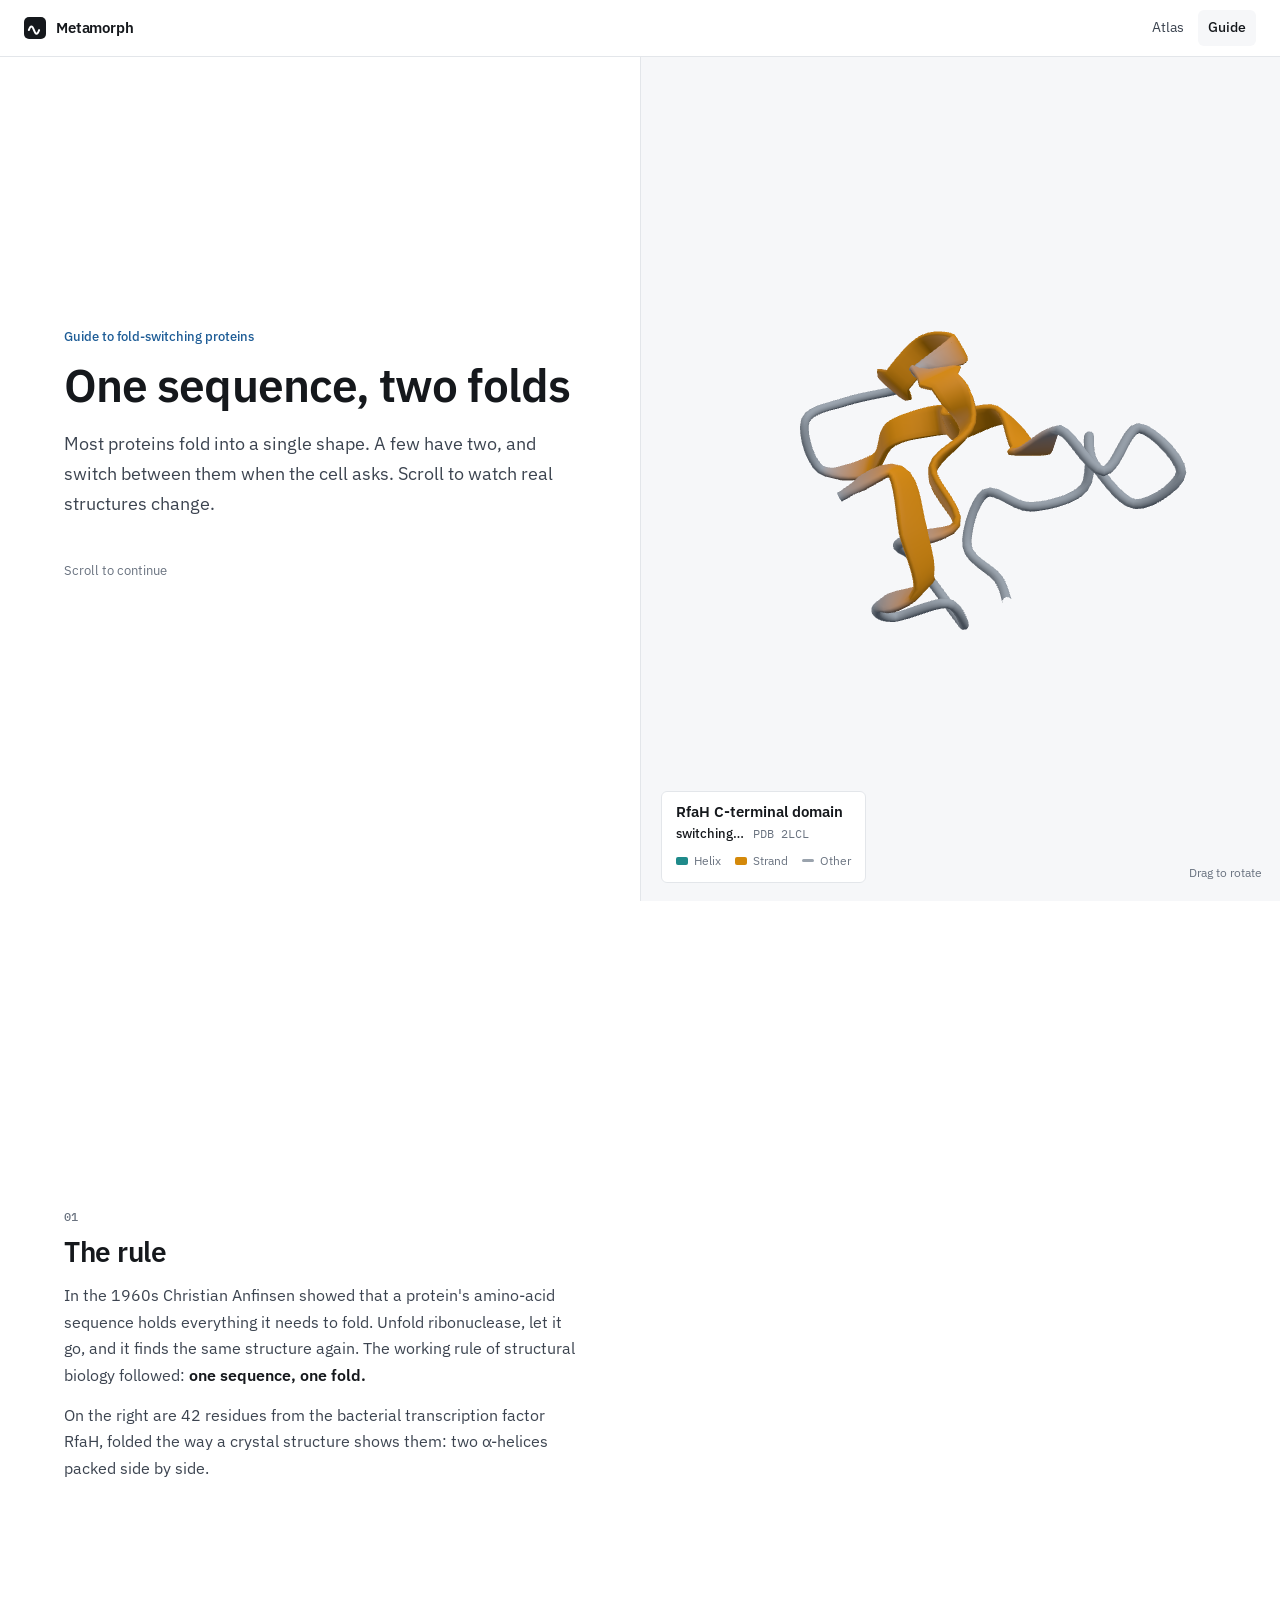
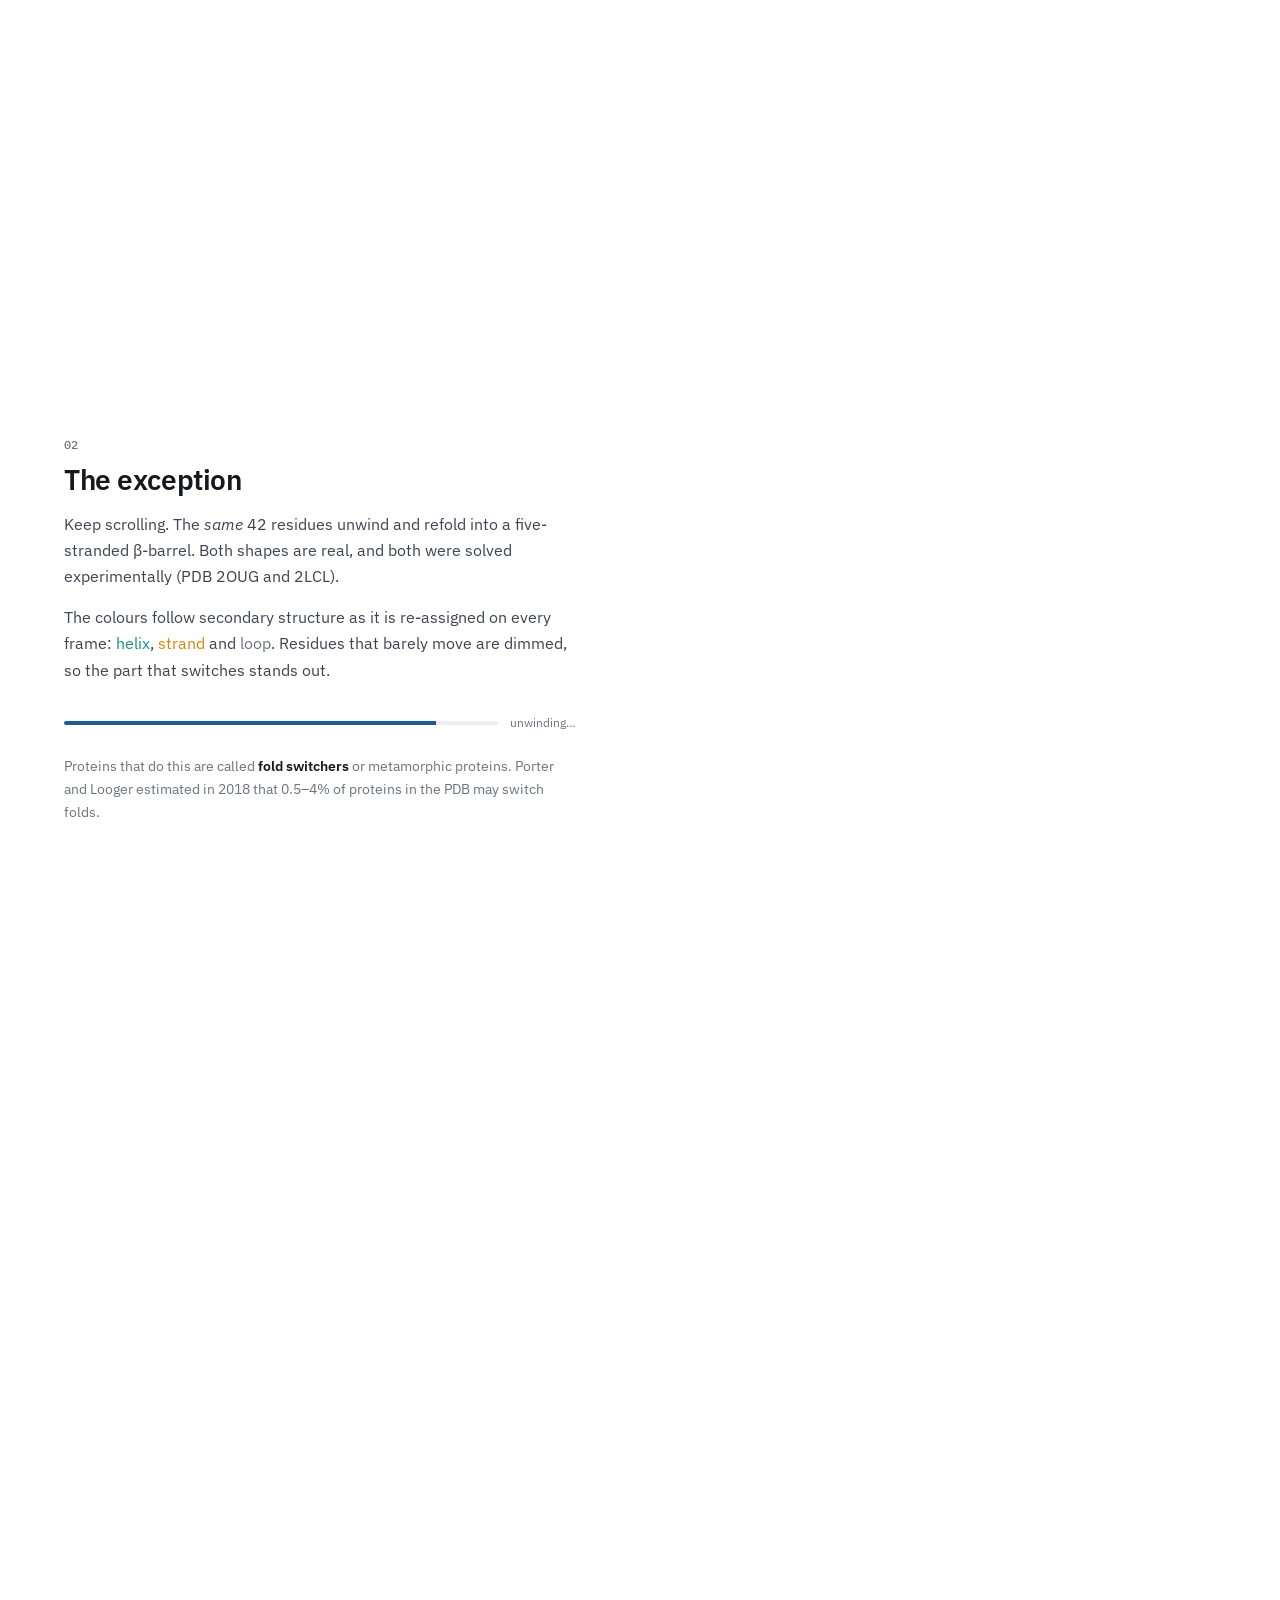
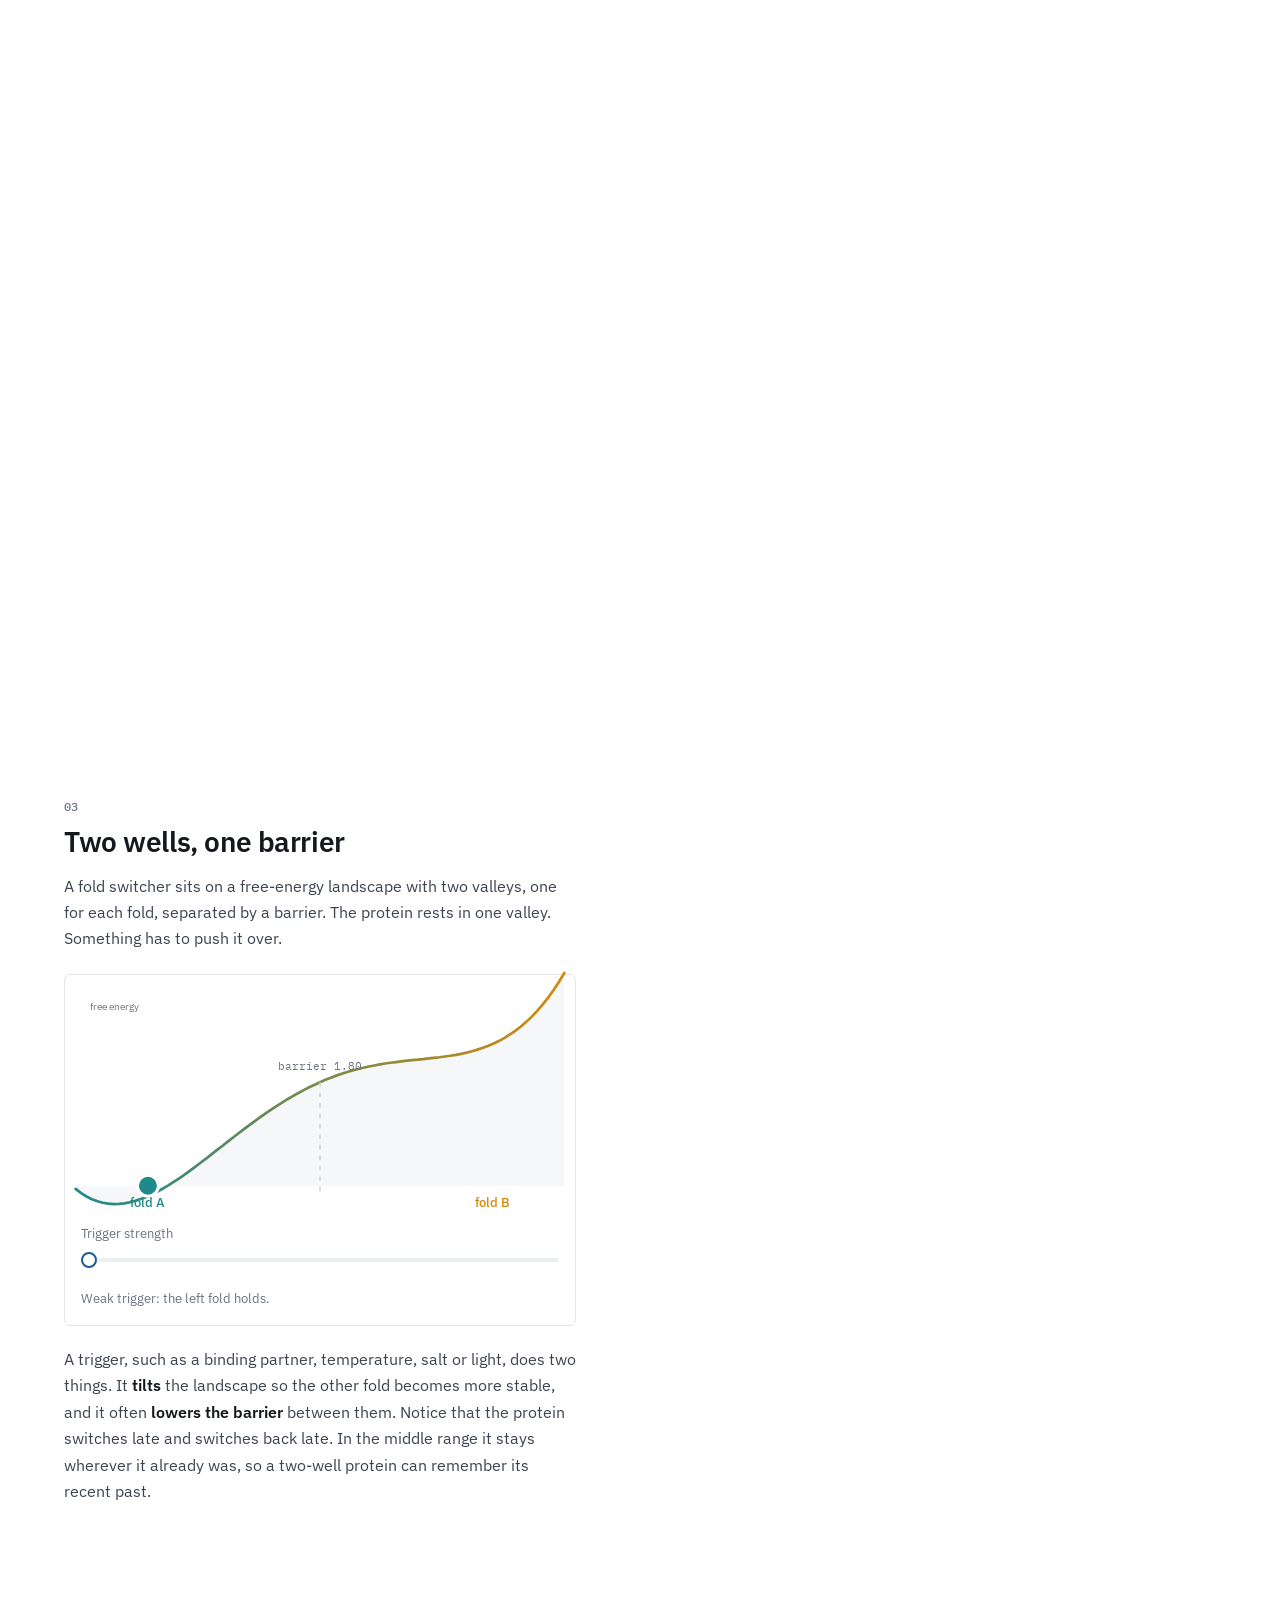
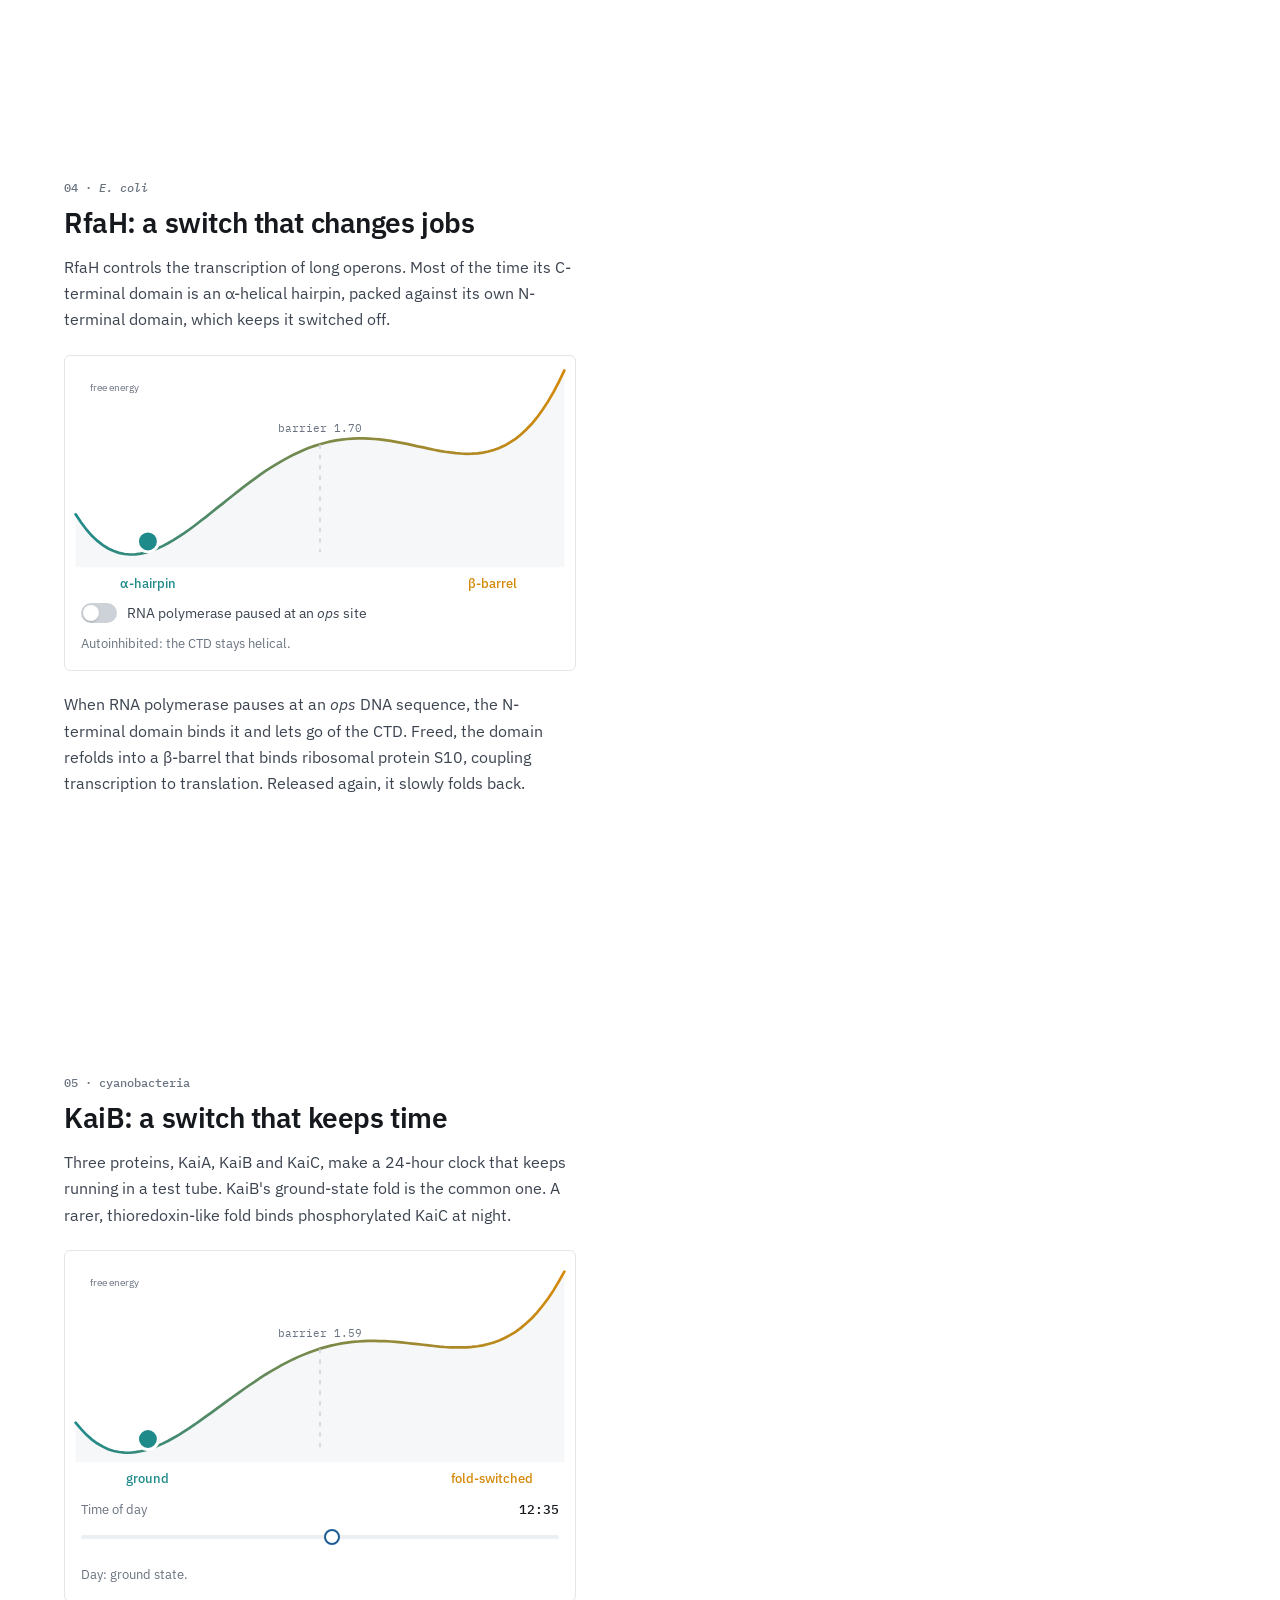
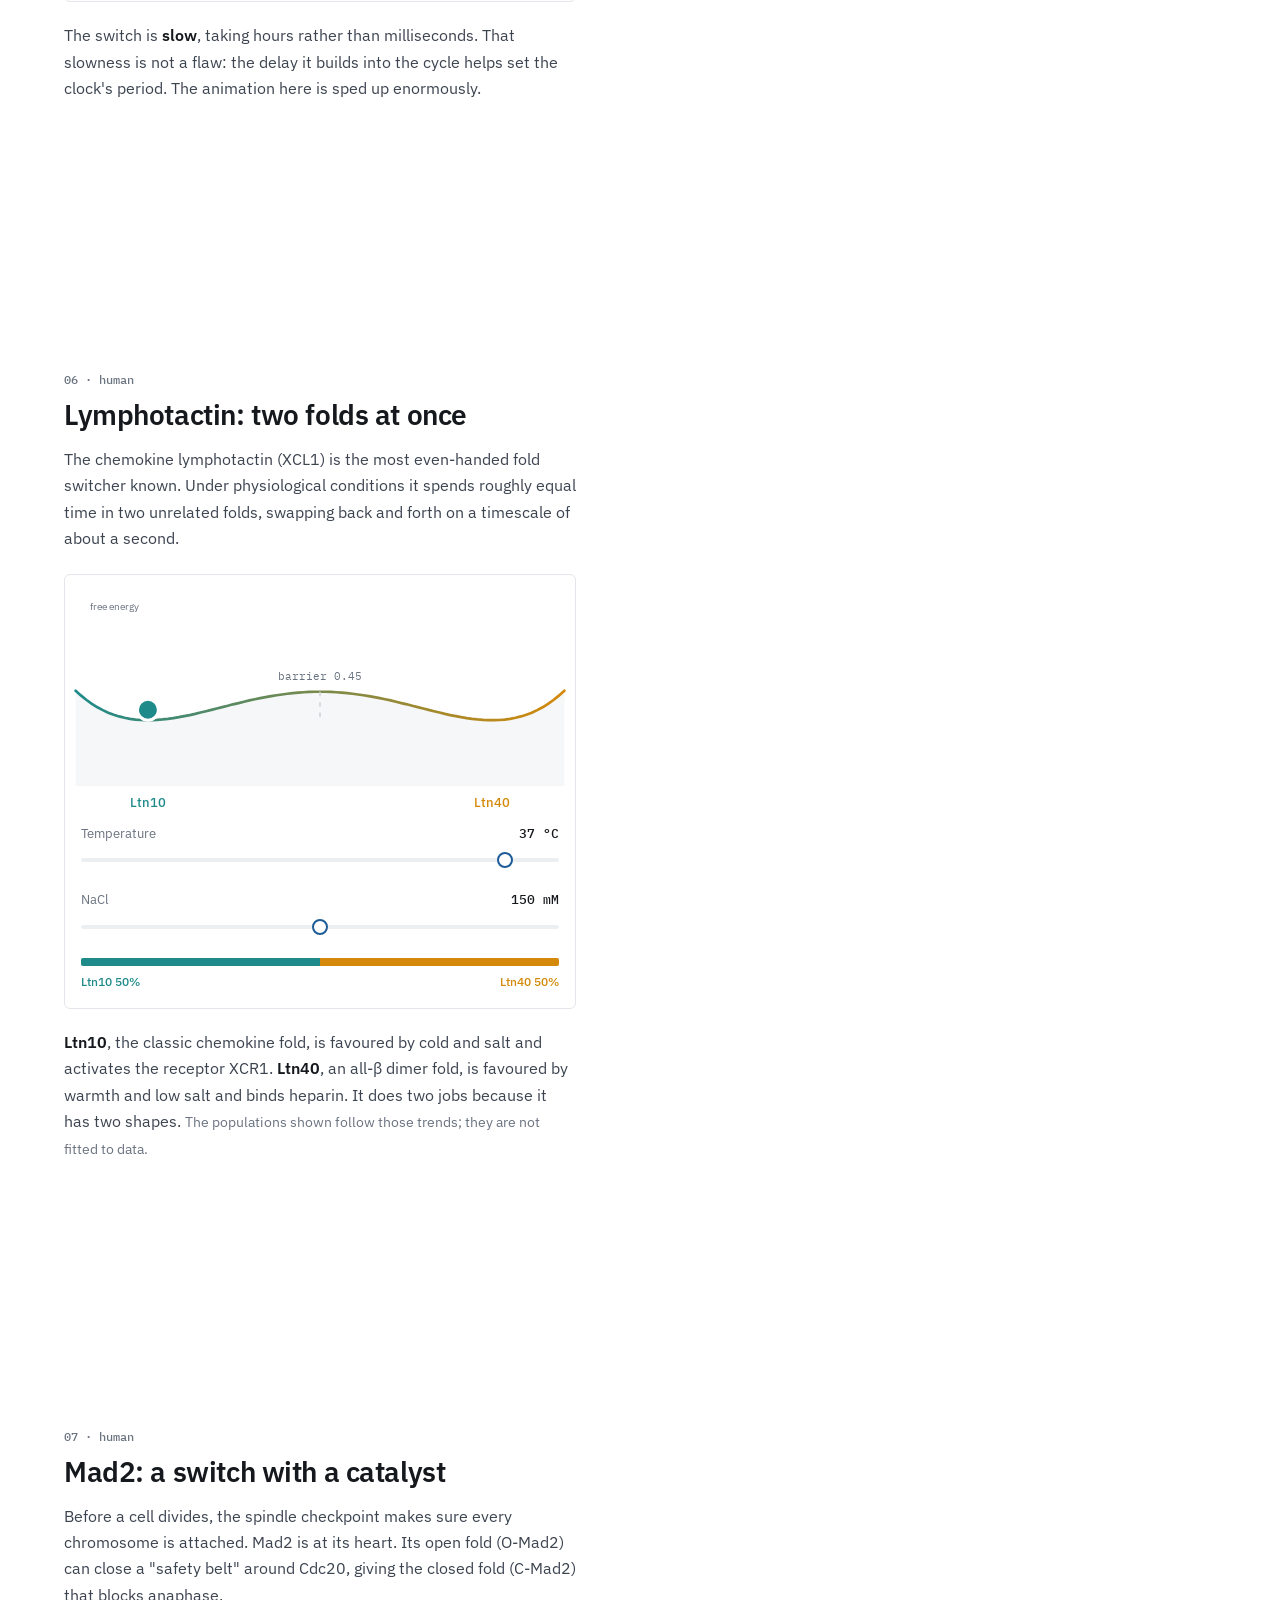
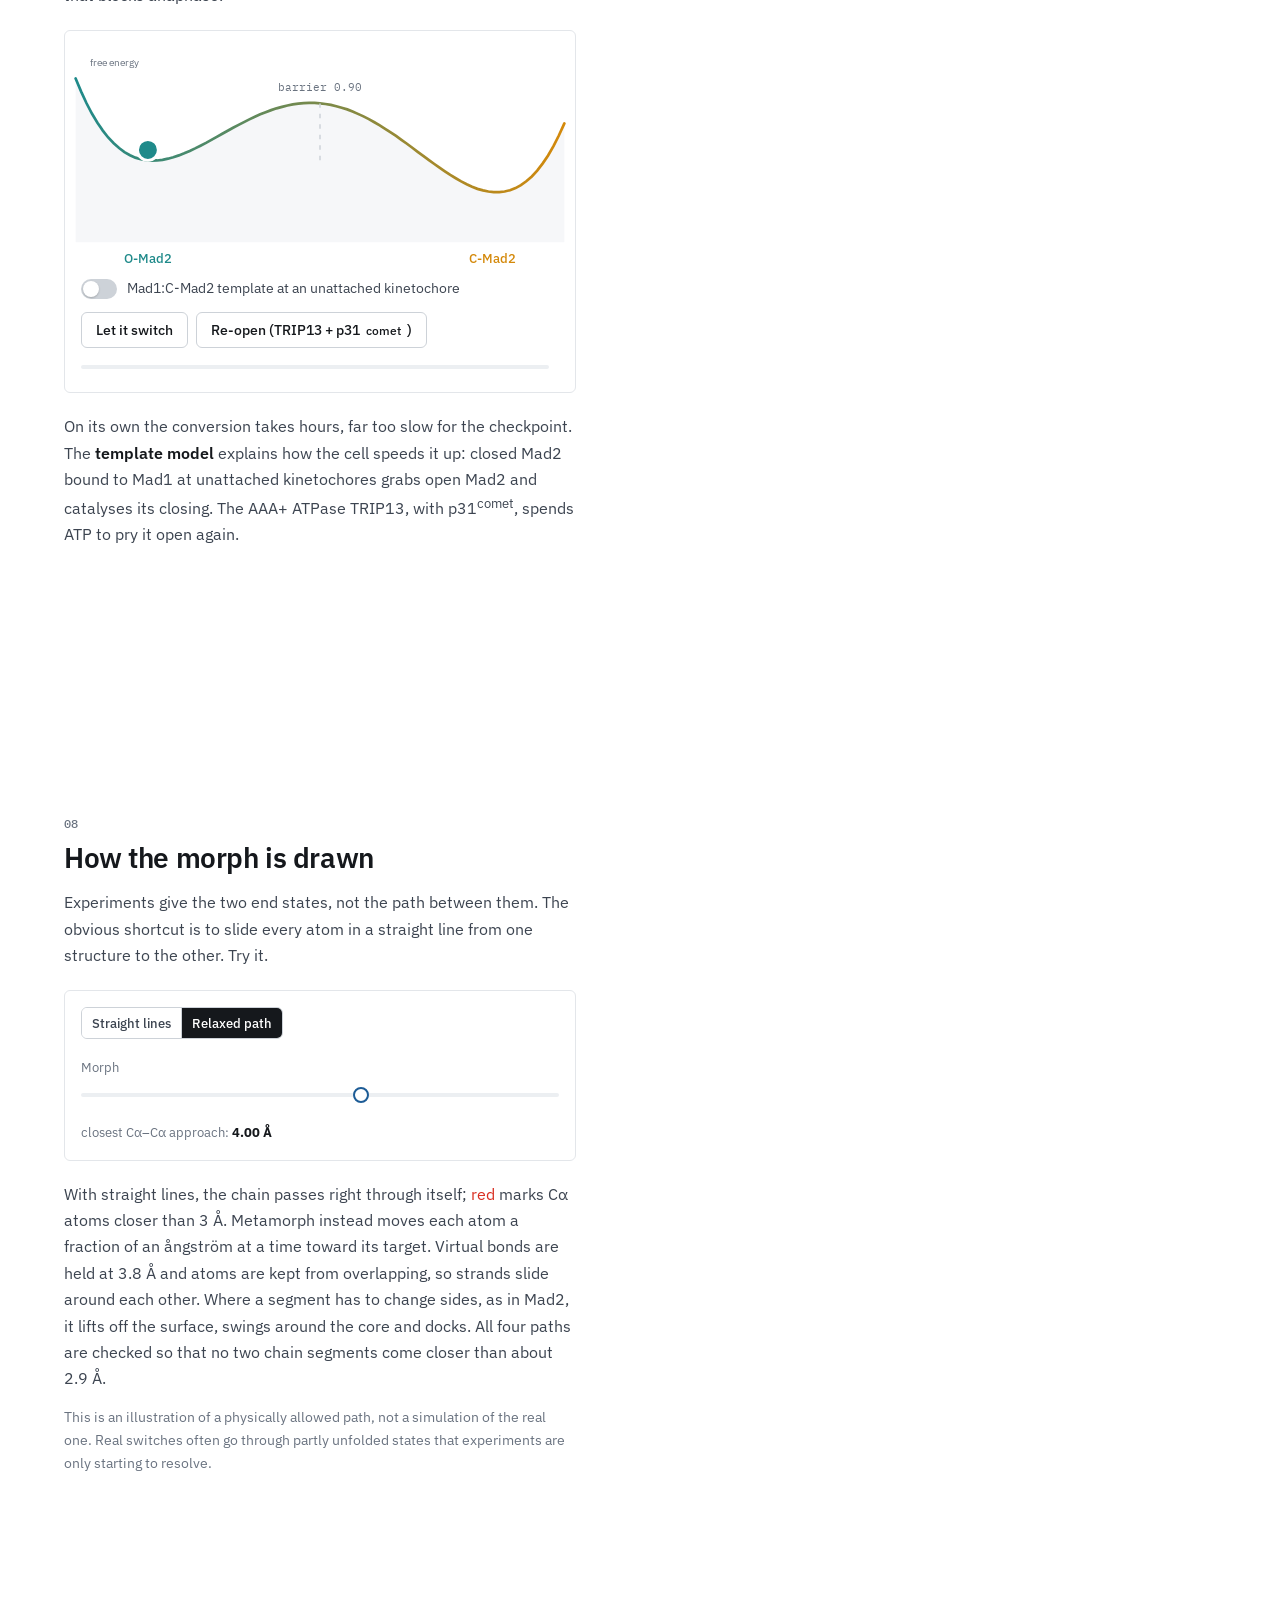
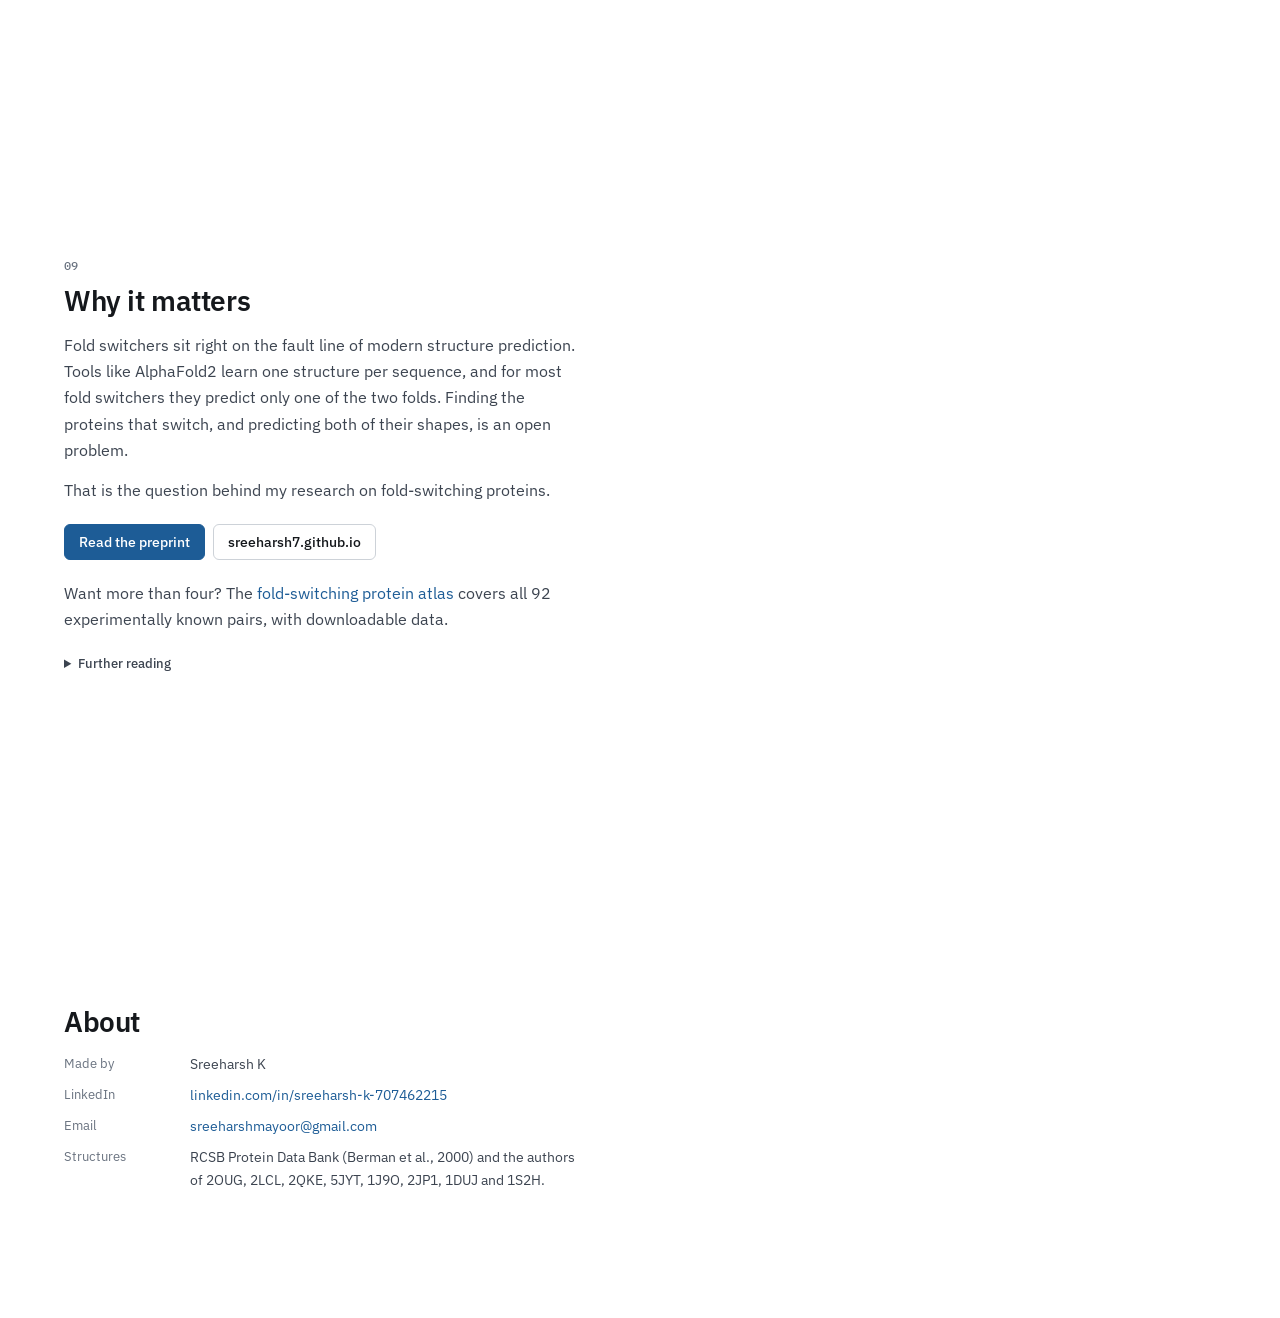
==== commit 71e16712: "Simplify the site and add contact details Remove the atlas header stats, the highlight toggle and th" ====
--- a/index.html
+++ b/index.html
@@ -167,40 +167,15 @@
       </details>
     </section>
 
-    <section class="step" data-step="yours" id="yours">
-      <p class="num">10</p>
-      <h2>Morph your own</h2>
-      <p>Give two structures of the same protein: PDB IDs and chains, or drop .pdb or .cif files. Residues are paired by number. Use the offset if one entry is numbered differently.</p>
-      <form class="card yours" id="yoursForm">
-        <div class="pair">
-          <fieldset><legend class="t-helix">State A</legend>
-            <label>PDB ID <input id="aId" value="2QKE" maxlength="4" autocomplete="off" spellcheck="false"></label>
-            <label>Chain <input id="aChain" value="B" maxlength="4" autocomplete="off"></label>
-            <label class="file">or file <input type="file" id="aFile" accept=".pdb,.cif,.ent,.mmcif"></label>
-          </fieldset>
-          <fieldset><legend class="t-strand">State B</legend>
-            <label>PDB ID <input id="bId" value="5JYT" maxlength="4" autocomplete="off" spellcheck="false"></label>
-            <label>Chain <input id="bChain" value="A" maxlength="4" autocomplete="off"></label>
-            <label class="file">or file <input type="file" id="bFile" accept=".pdb,.cif,.ent,.mmcif"></label>
-          </fieldset>
-        </div>
-        <label class="ctrl inline"><span>Offset added to B's residue numbers</span><input type="number" id="bOffset" value="0" step="1"></label>
-        <div class="row"><button class="btn primary" type="submit" id="yoursGo">Morph</button><span class="status" id="yoursStatus" aria-live="polite"></span></div>
-        <label class="ctrl"><span>Morph</span><input type="range" id="scrubYours" min="0" max="1000" value="0" disabled aria-label="Morph progress for your structures"></label>
-      </form>
-      <p class="aside">Everything runs in your browser; dropped files never leave your computer. Large proteins (over 700 residues) are trimmed to keep the morph fast.</p>
-    </section>
 
     <footer class="step credits" data-step="credits">
-      <h2>Credits</h2>
+      <h2>About</h2>
       <dl>
-        <dt>Made by</dt><dd>Sreeharsh · <a href="https://sreeharsh7.github.io" target="_blank" rel="noopener">sreeharsh7.github.io</a></dd>
-        <dt>Structures</dt><dd>RCSB Protein Data Bank (Berman et al., 2000) and the authors of 2OUG, 2LCL, 2QKE, 5JYT, 1J9O, 2JP1, 1DUJ and 1S2H, fetched live from the RCSB ModelServer with bundled copies for offline reading.</dd>
-        <dt>Inspired by</dt><dd><a href="https://proteinfighter.solab.org/" target="_blank" rel="noopener">Protein Fighter</a> (Ovchinnikov lab) and <a href="https://martin-steinegger.github.io/Fold-Spacer/" target="_blank" rel="noopener">Fold Spacer</a> (Steinegger lab).</dd>
-        <dt>Rendering</dt><dd><a href="https://threejs.org" target="_blank" rel="noopener">three.js</a> r160 (MIT). Secondary structure is assigned from Cα geometry on every frame.</dd>
-        <dt>Built with</dt><dd>Claude Code</dd>
+        <dt>Made by</dt><dd>Sreeharsh K</dd>
+        <dt>LinkedIn</dt><dd><a href="https://www.linkedin.com/in/sreeharsh-k-707462215/" target="_blank" rel="noopener">linkedin.com/in/sreeharsh-k-707462215</a></dd>
+        <dt>Email</dt><dd><a href="mailto:sreeharshmayoor@gmail.com">sreeharshmayoor@gmail.com</a></dd>
+        <dt>Structures</dt><dd>RCSB Protein Data Bank (Berman et al., 2000) and the authors of 2OUG, 2LCL, 2QKE, 5JYT, 1J9O, 2JP1, 1DUJ and 1S2H.</dd>
       </dl>
-      <p class="source" id="sourceNote"></p>
     </footer>
   </main>
 </div>
--- a/css/style.css
+++ b/css/style.css
@@ -87,15 +87,6 @@
 .wait-bar { flex: 1; height: 4px; background: var(--bg-3); border-radius: 2px; overflow: hidden; }
 .wait-bar i { display: block; height: 100%; width: 0; background: var(--accent); }
 
-/* your own structures */
-.yours .pair { display: grid; grid-template-columns: 1fr 1fr; gap: 12px; }
-.yours fieldset { border: 1px solid var(--line); border-radius: var(--radius); padding: 8px 12px 12px; margin: 0; min-width: 0; }
-.yours legend { font-size: 12px; font-weight: 600; padding: 0 4px; }
-.yours label { display: flex; align-items: center; justify-content: space-between; gap: 8px; font-size: 12px; color: var(--muted); margin-top: 8px; }
-.yours input:not([type]), .yours input[type=number] { width: 84px; height: 32px; font-family: var(--mono); font-size: 13px; text-transform: uppercase; }
-.yours input[type=number] { text-transform: none; }
-.yours .file input { width: 100%; max-width: 160px; font-size: 11px; color: var(--muted); }
-body.dragging .yours { border-color: var(--accent); background: var(--accent-weak); }
 
 .refs { margin-top: 6px; font-size: 14px; color: var(--muted); }
 .refs summary { cursor: pointer; font-size: 13px; font-weight: 500; color: var(--text-2); }
@@ -106,7 +97,6 @@
 .credits dl { display: grid; grid-template-columns: 110px 1fr; gap: 8px 16px; font-size: 14px; margin: 0; color: var(--text-2); }
 .credits dt { color: var(--muted); font-size: 13px; }
 .credits dd { margin: 0; }
-.source { font-size: 12px; color: var(--muted); margin-top: 22px; }
 
 @media (max-width: 860px) {
   :root { --stage-h: 42vh; }
@@ -124,7 +114,6 @@
   .stage-caption { left: 10px; bottom: 10px; padding: 7px 10px; }
   .cap-name { font-size: 14px; }
   .legend, .stage-hint { display: none; }
-  .yours .pair { grid-template-columns: 1fr; }
   .credits dl { grid-template-columns: 1fr; gap: 2px; }
   .credits dd { margin-bottom: 10px; }
 }
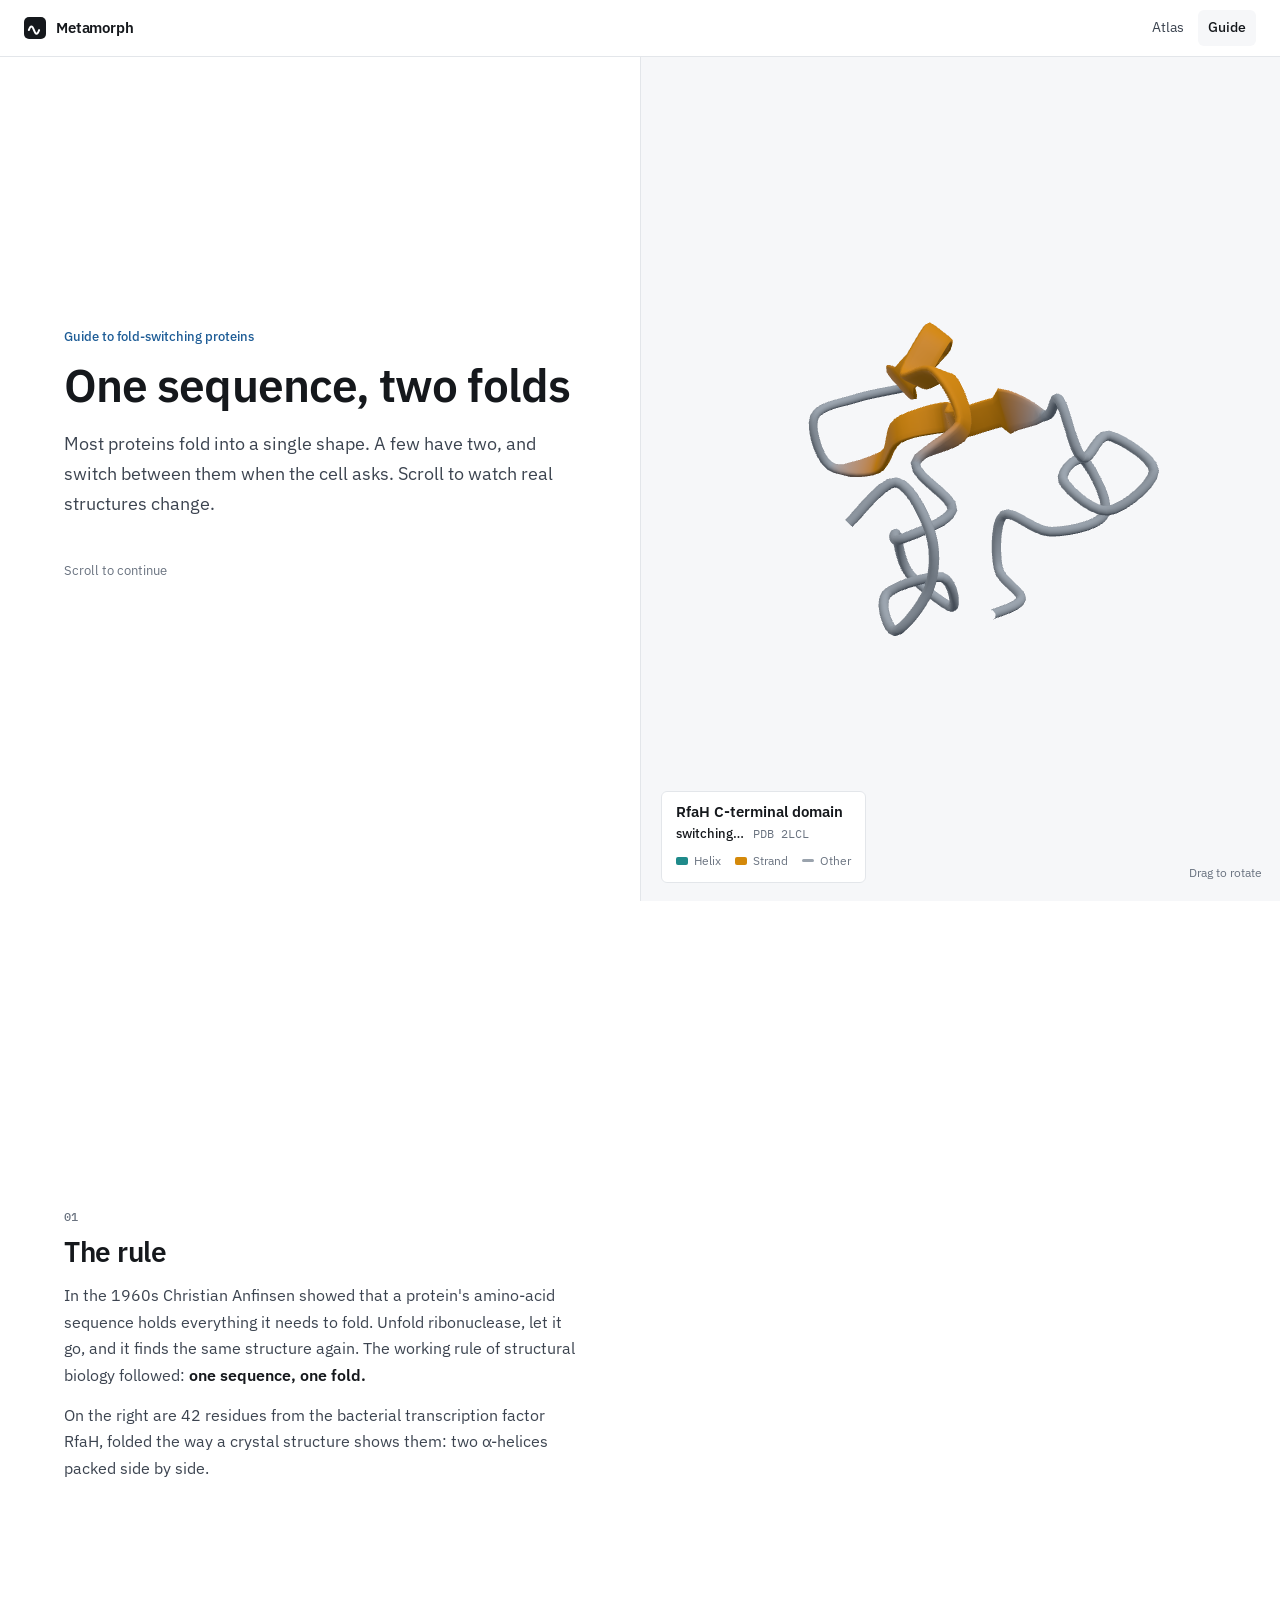
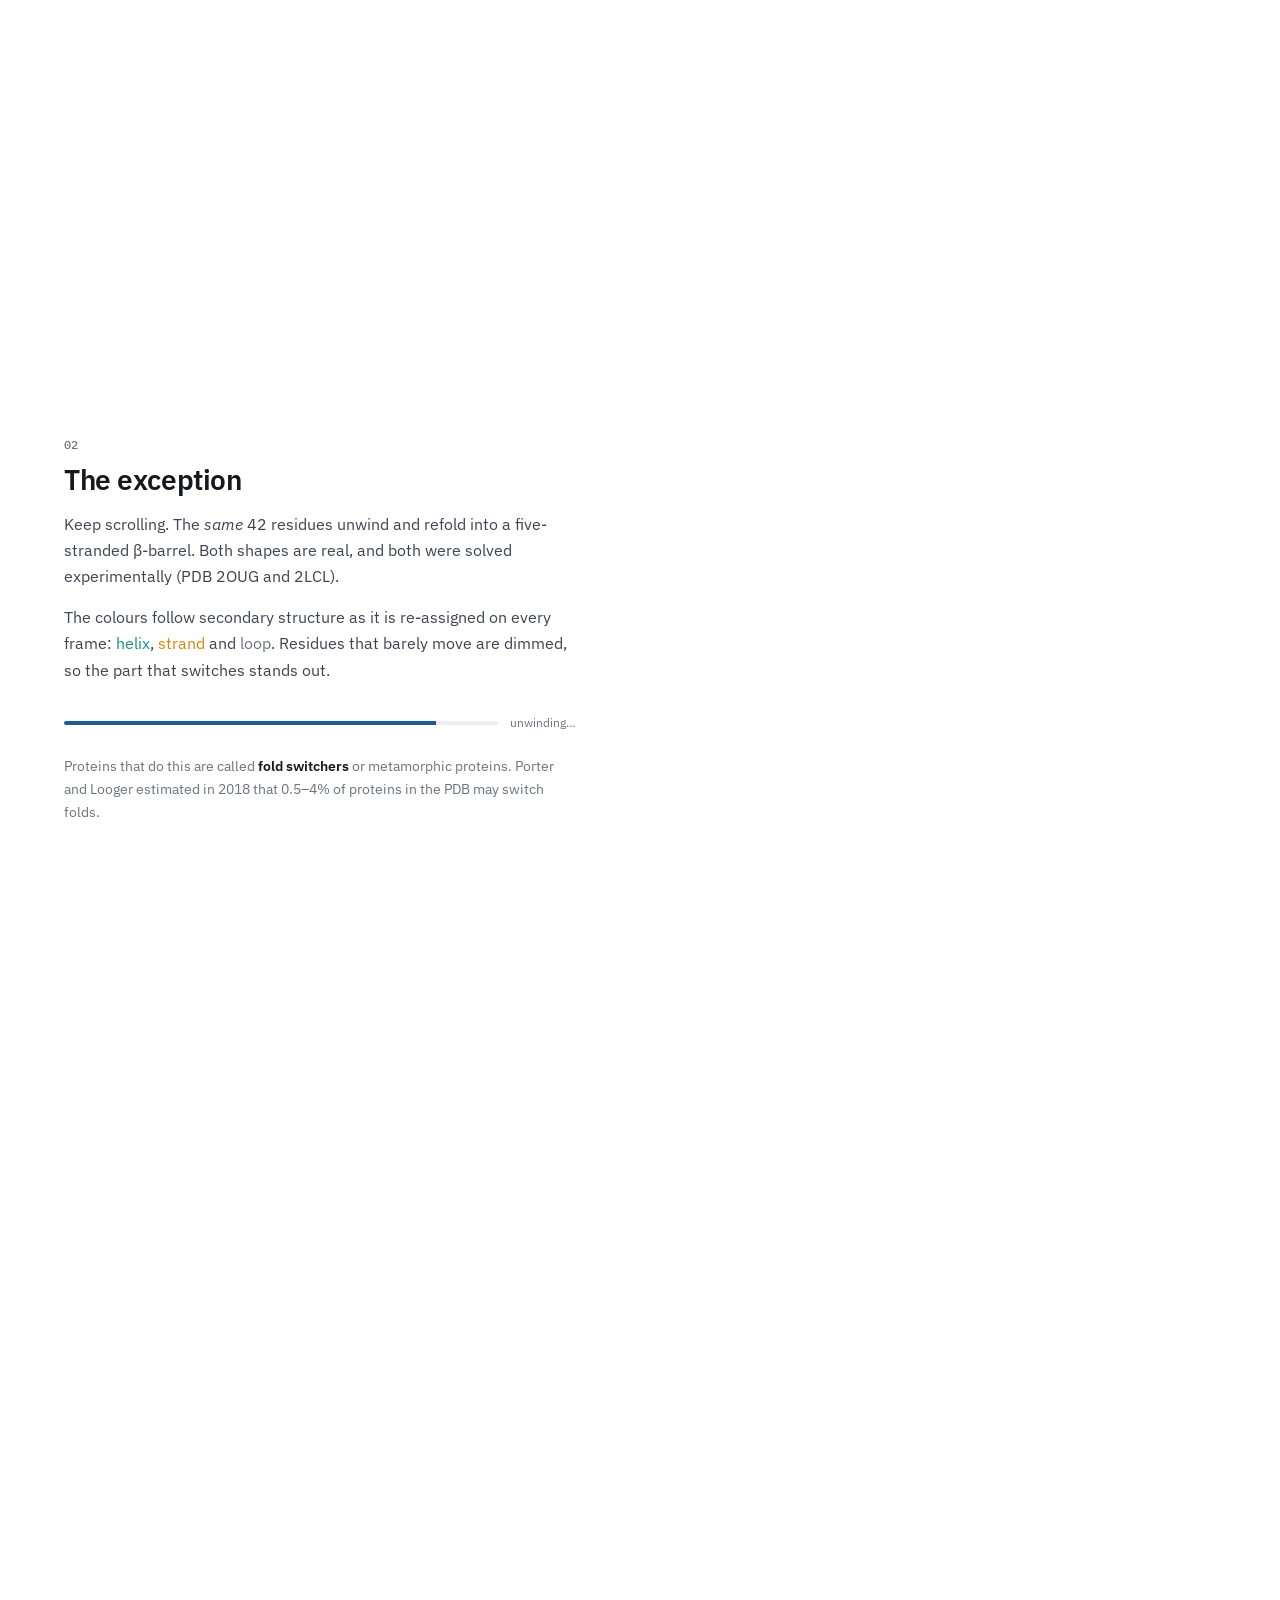
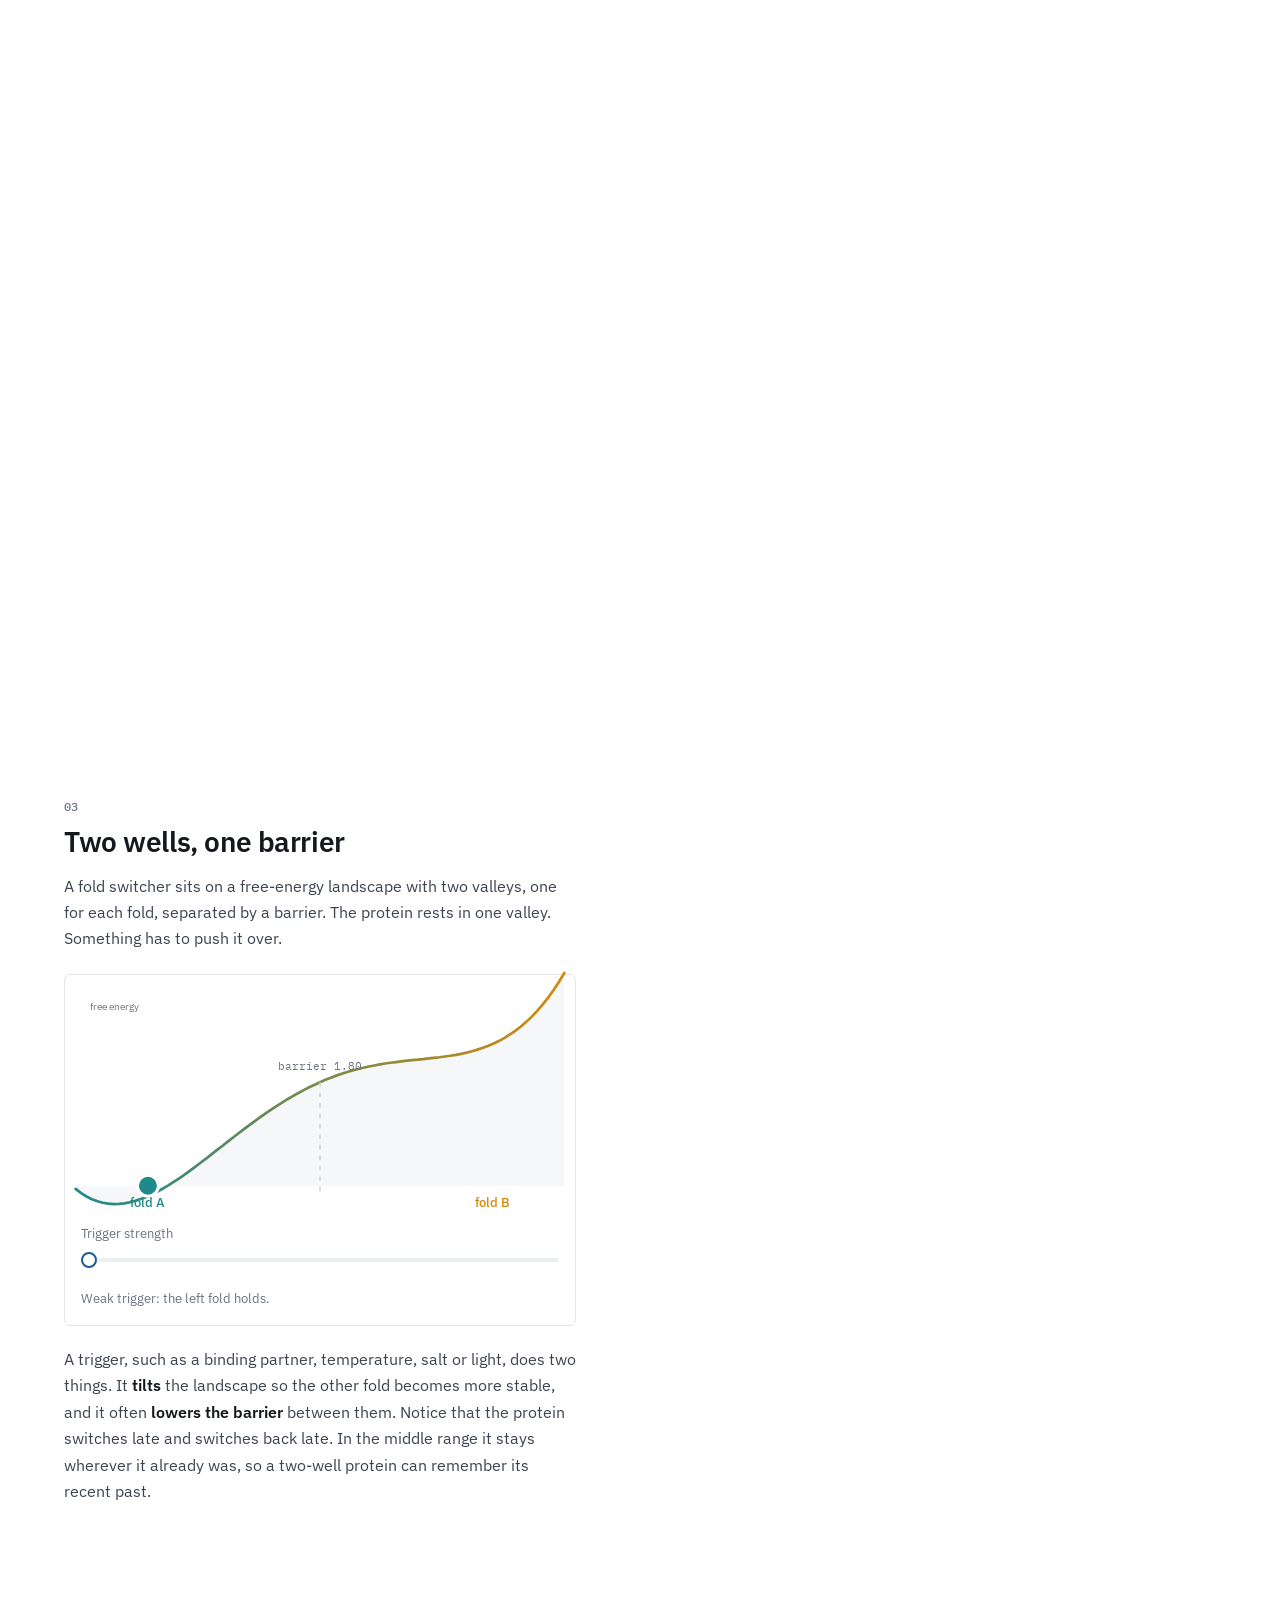
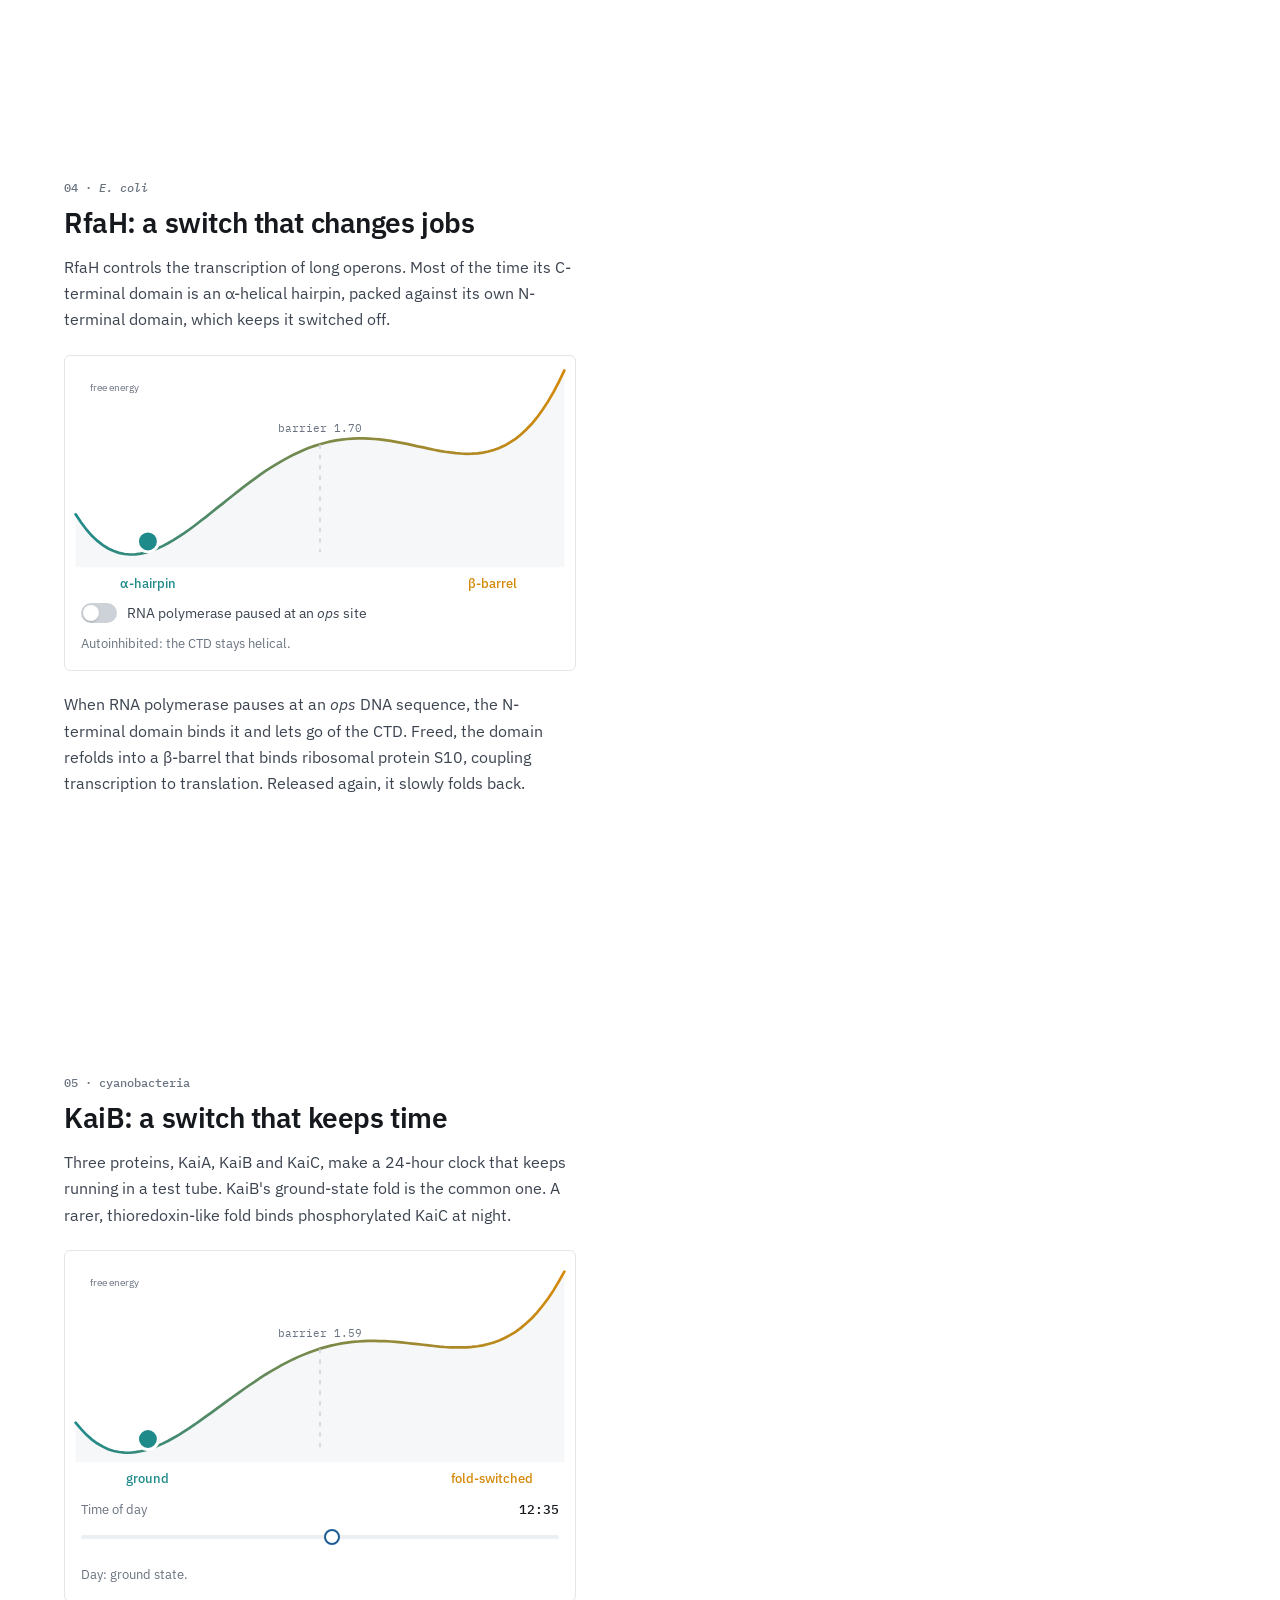
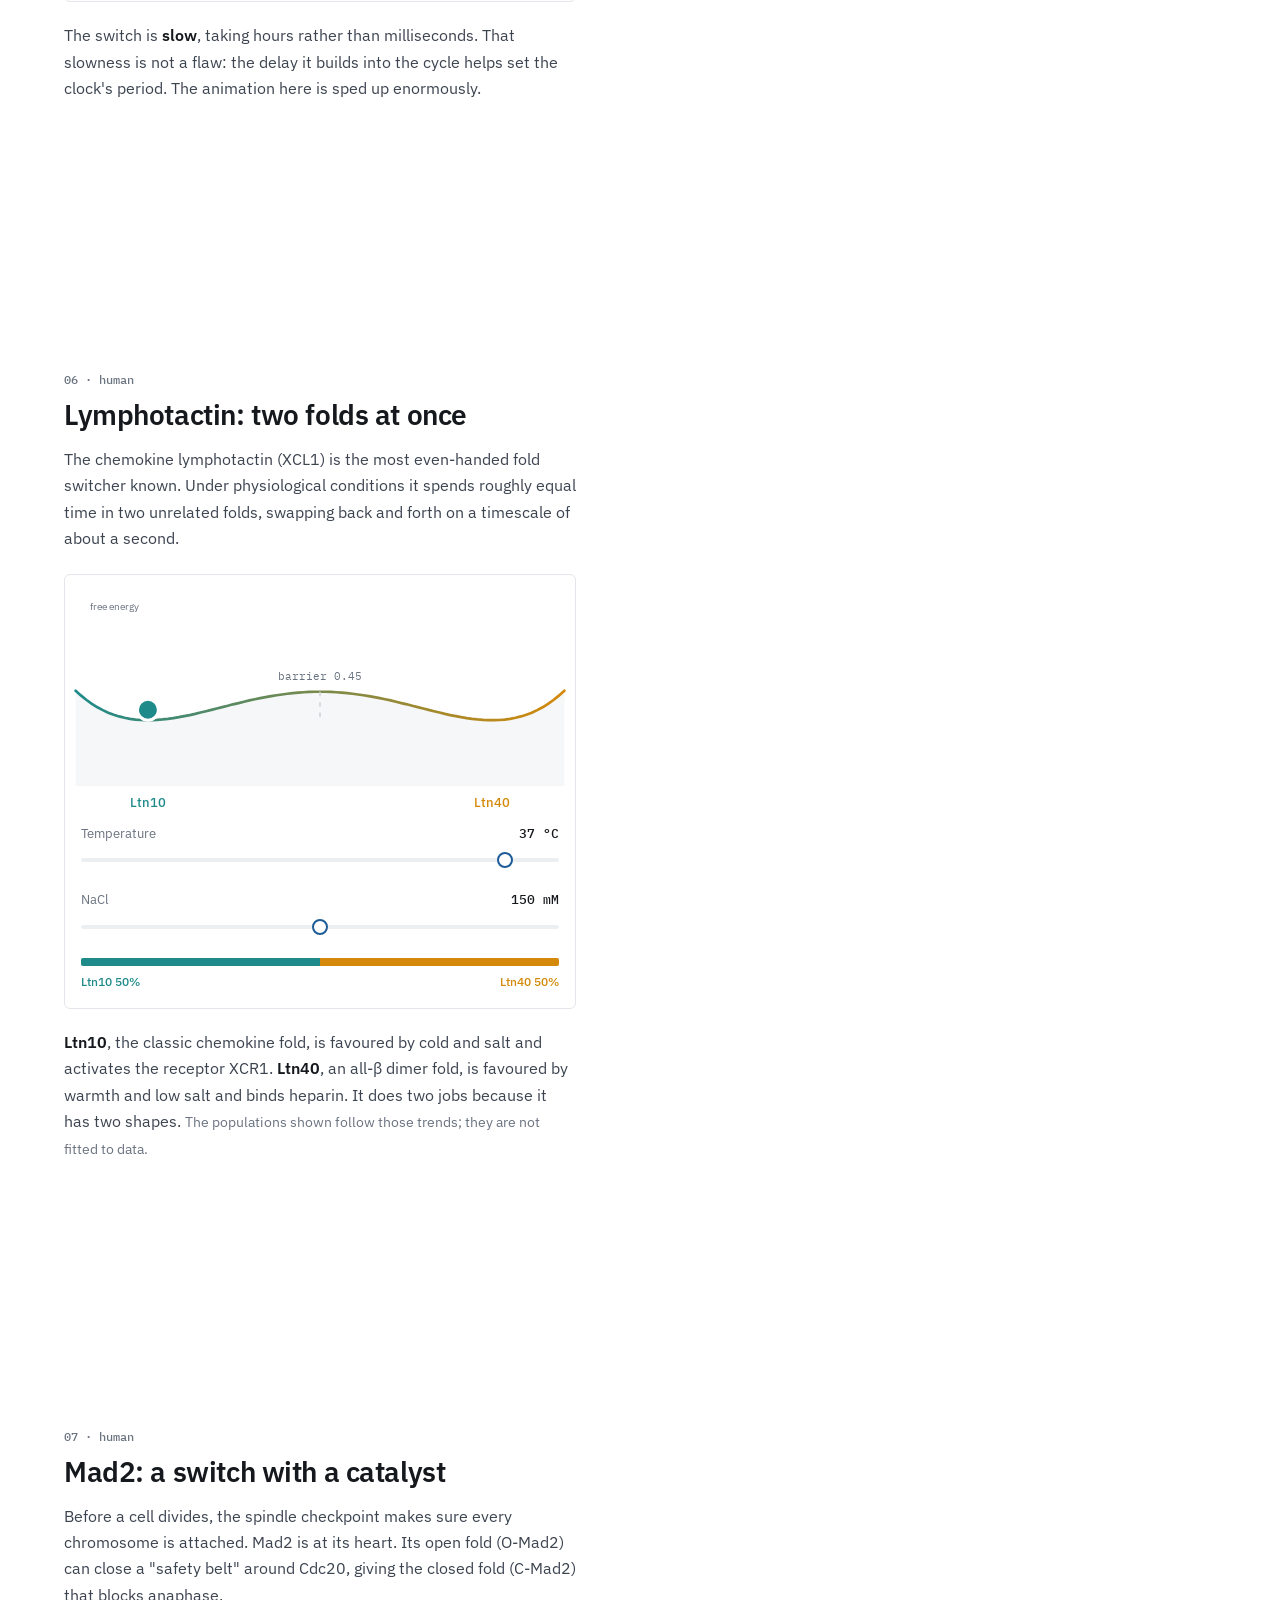
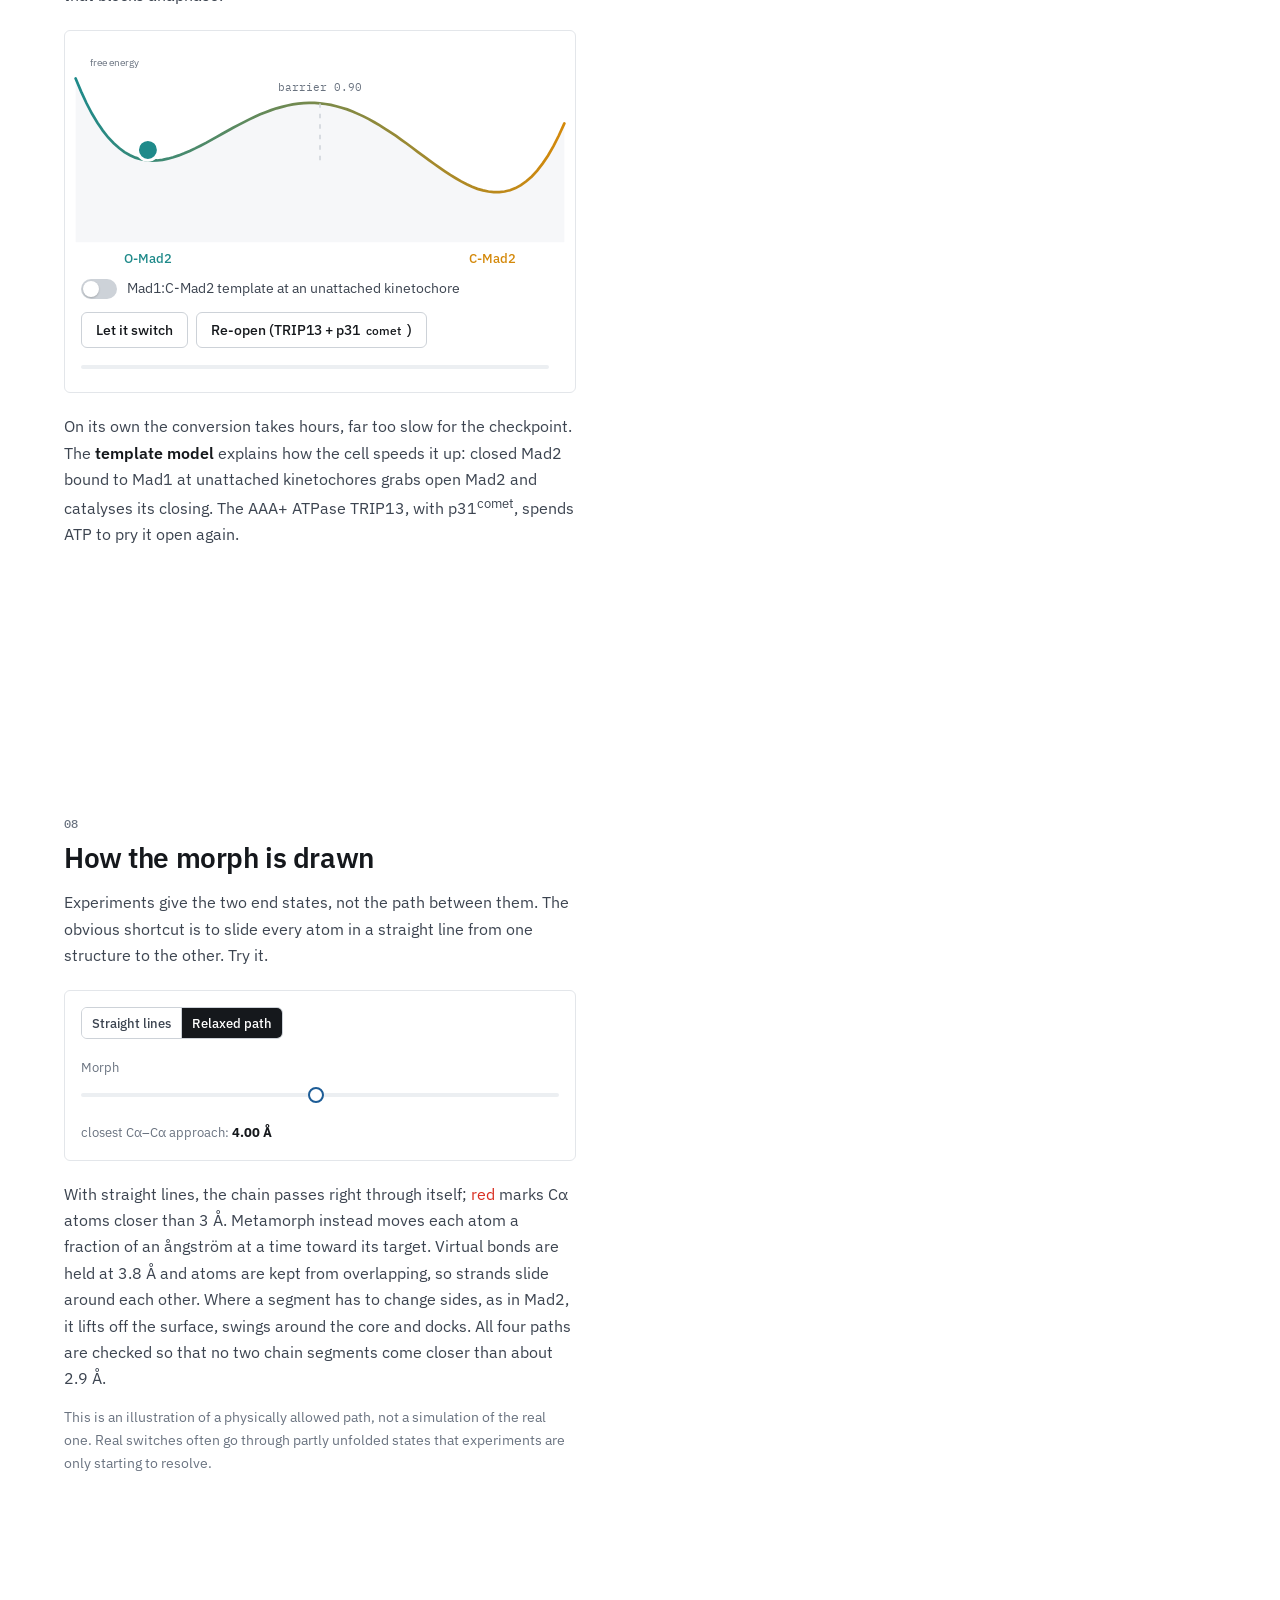
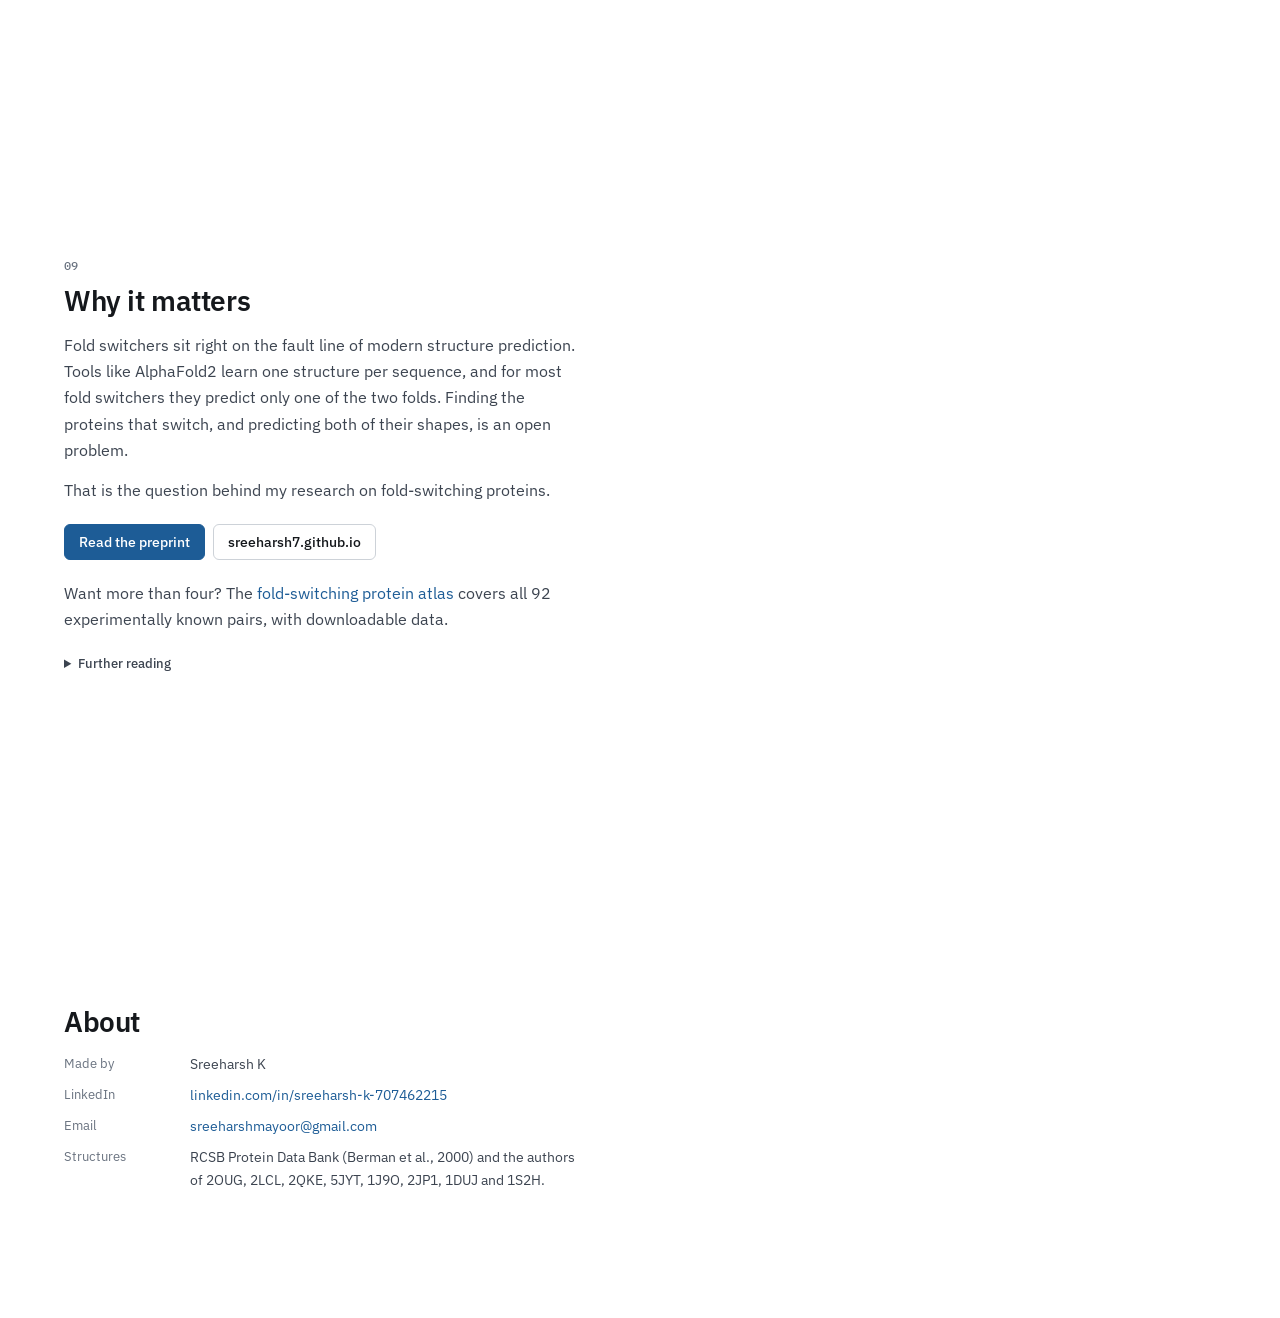
==== commit c014a295: "Version the page scripts and styles so browsers drop cached copies Old cached atlas.js/app.js expect" ====
--- a/index.html
+++ b/index.html
@@ -13,8 +13,8 @@
 <link rel="preconnect" href="https://fonts.googleapis.com">
 <link rel="preconnect" href="https://fonts.gstatic.com" crossorigin>
 <link href="https://fonts.googleapis.com/css2?family=IBM+Plex+Mono:wght@400;500&family=IBM+Plex+Sans:wght@400;500;600&display=swap" rel="stylesheet">
-<link rel="stylesheet" href="css/base.css">
-<link rel="stylesheet" href="css/style.css">
+<link rel="stylesheet" href="css/base.css?v=20261028">
+<link rel="stylesheet" href="css/style.css?v=20261028">
 <script type="importmap">
 { "imports": { "three": "./vendor/three/build/three.module.min.js" } }
 </script>
@@ -179,6 +179,6 @@
     </footer>
   </main>
 </div>
-<script type="module" src="js/app.js"></script>
+<script type="module" src="js/app.js?v=20261028"></script>
 </body>
 </html>
